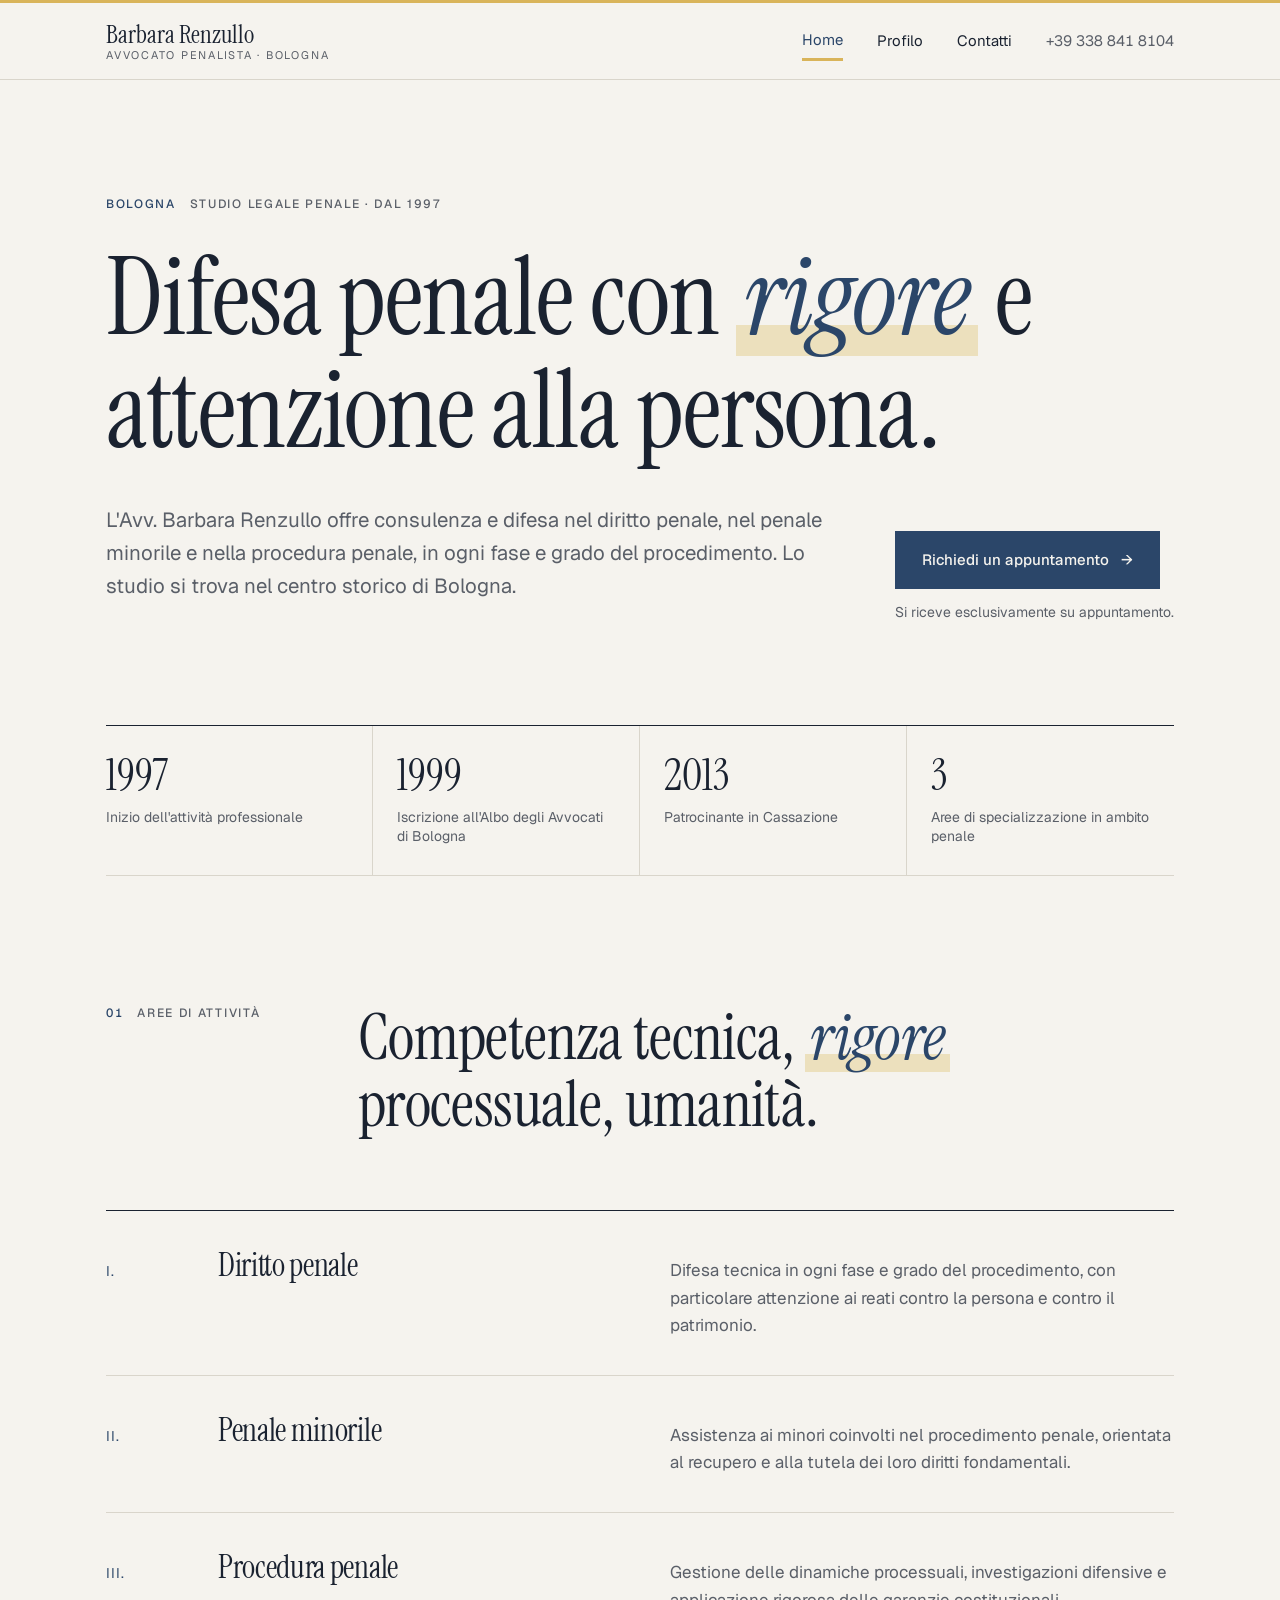
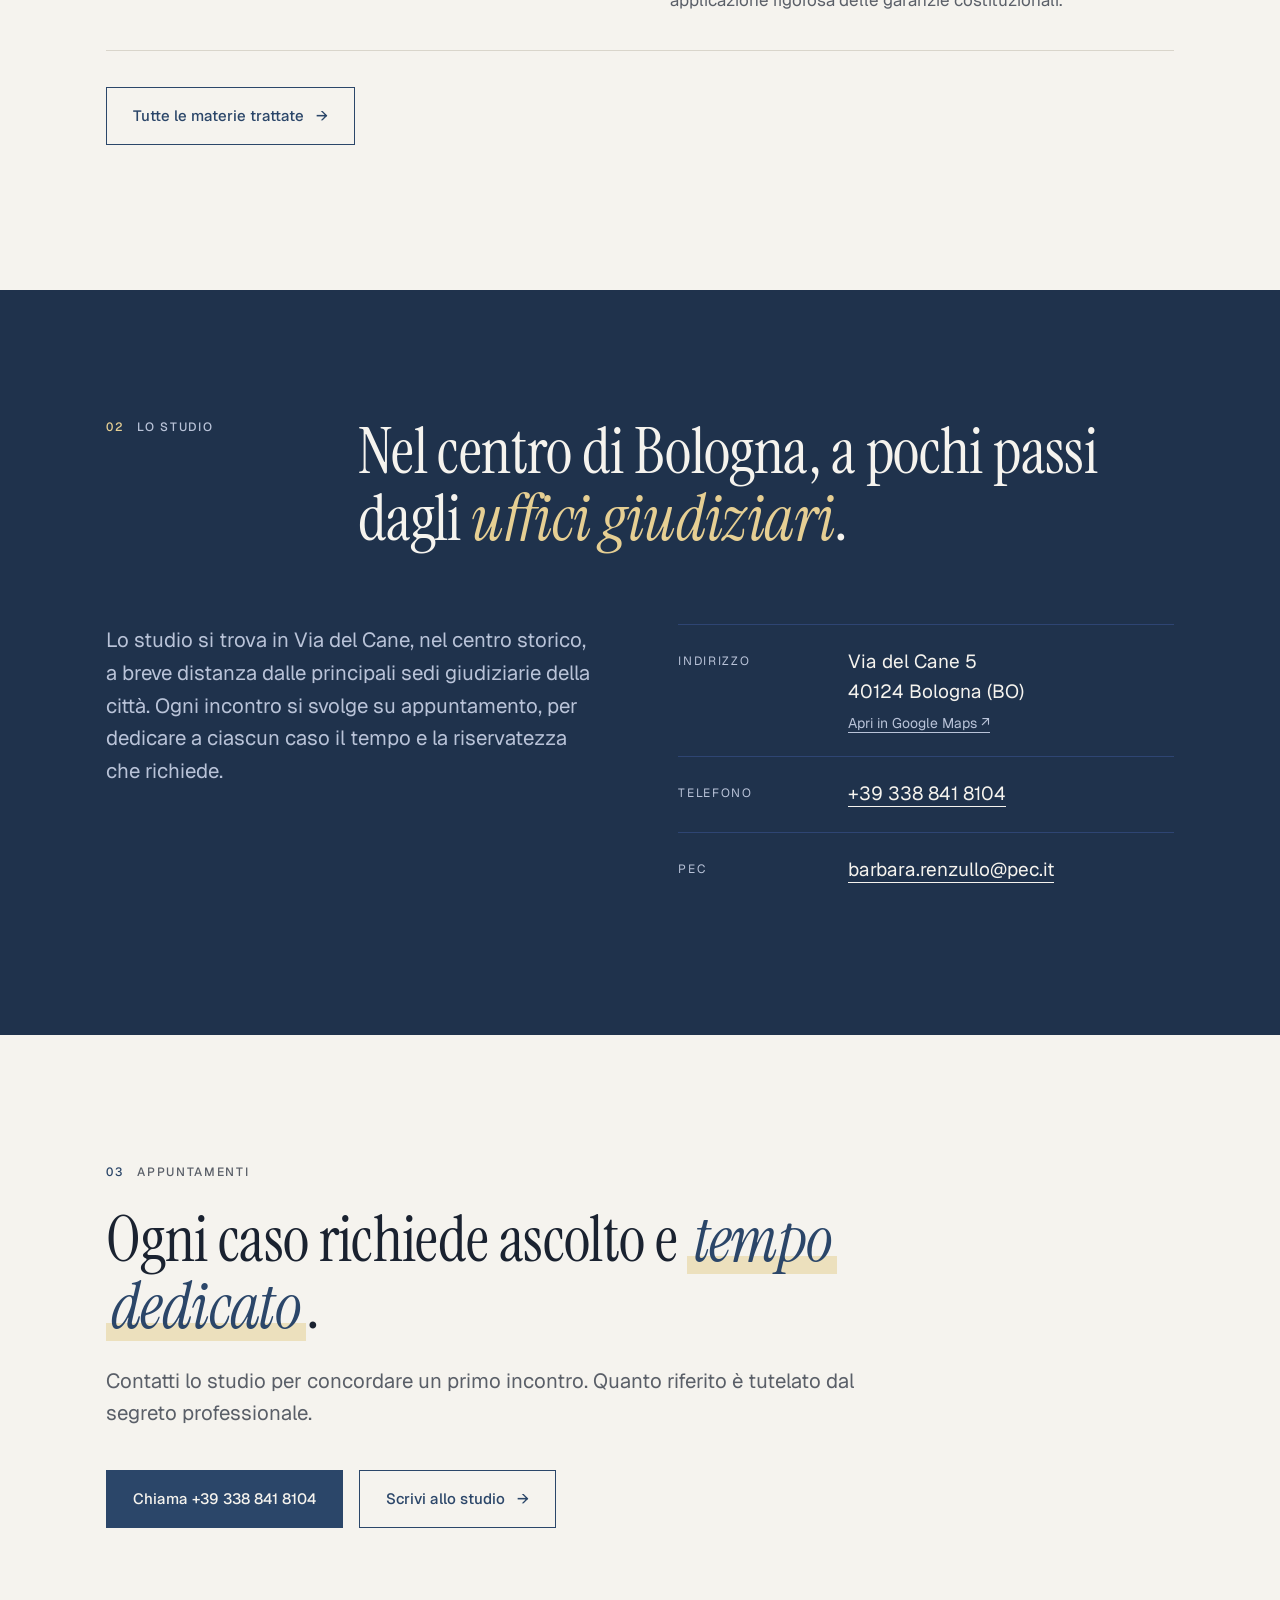
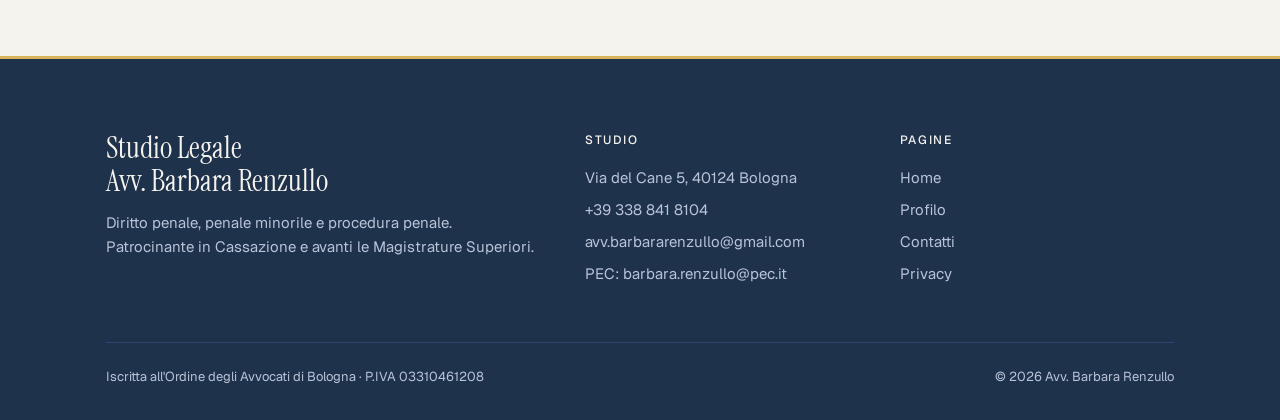
==== index.html @ fb697f8c "first commit" ====
<!doctype html>
<html lang="it">
<head>
<meta charset="utf-8">
<meta name="viewport" content="width=device-width, initial-scale=1">
<title>Avv. Barbara Renzullo · Avvocato penalista a Bologna</title>
<meta name="description" content="Studio Legale dell'Avv. Barbara Renzullo, avvocato penalista a Bologna dal 1997. Diritto penale, penale minorile e procedura penale. Patrocinante in Cassazione.">
<link rel="preconnect" href="https://fonts.googleapis.com">
<link rel="preconnect" href="https://fonts.gstatic.com" crossorigin>
<link href="https://fonts.googleapis.com/css2?family=Geist:wght@400;500&family=Instrument+Serif:ital@0;1&display=swap" rel="stylesheet">
<link rel="stylesheet" href="assets/css/style.css">
</head>
<body>
<a class="skip" href="#contenuto">Vai al contenuto</a>
<header class="header">
  <div class="wrap">
    <a class="marchio" href="index.html"><b>Barbara Renzullo</b><span>Avvocato penalista · Bologna</span></a>
    <button class="menu-btn" aria-expanded="false" aria-controls="nav">Menu</button>
    <nav class="nav" id="nav" aria-label="Principale">
      <a href="index.html" aria-current="page">Home</a>
      <a href="profilo.html">Profilo</a>
      <a href="contatti.html">Contatti</a>
      <a class="tel" href="tel:+393388418104">+39 338 841 8104</a>
    </nav>
  </div>
</header>
<main id="contenuto">

<section class="hero">
  <div class="wrap">
    <div class="etichetta"><span class="n">Bologna</span><span>Studio legale penale · dal 1997</span></div>
    <h1>Difesa penale con <em>rigore</em> e attenzione alla persona.</h1>
    <div class="hero-basso">
      <p class="lead">L'Avv. Barbara Renzullo offre consulenza e difesa nel diritto penale, nel penale minorile e nella procedura penale, in ogni fase e grado del procedimento. Lo studio si trova nel centro storico di Bologna.</p>
      <div class="hero-azioni">
        <a class="btn" href="contatti.html">Richiedi un appuntamento <span class="freccia" aria-hidden="true">→</span></a>
        <small>Si riceve esclusivamente su appuntamento.</small>
      </div>
    </div>
  </div>
</section>

<div class="wrap">
  <div class="dati">
    <ul>
      <li><b>1997</b><span>Inizio dell'attività professionale</span></li>
      <li><b>1999</b><span>Iscrizione all'Albo degli Avvocati di Bologna</span></li>
      <li><b>2013</b><span>Patrocinante in Cassazione</span></li>
      <li><b>3</b><span>Aree di specializzazione in ambito penale</span></li>
    </ul>
  </div>
</div>

<section>
  <div class="wrap">
    <div class="sez-testa">
      <div class="etichetta"><span class="n">01</span><span>Aree di attività</span></div>
      <div>
        <h2>Competenza tecnica, <em>rigore</em> processuale, umanità.</h2>
      </div>
    </div>
    <ol class="indice">
      <li><span class="num">I.</span><h3>Diritto penale</h3><p>Difesa tecnica in ogni fase e grado del procedimento, con particolare attenzione ai reati contro la persona e contro il patrimonio.</p></li>
      <li><span class="num">II.</span><h3>Penale minorile</h3><p>Assistenza ai minori coinvolti nel procedimento penale, orientata al recupero e alla tutela dei loro diritti fondamentali.</p></li>
      <li><span class="num">III.</span><h3>Procedura penale</h3><p>Gestione delle dinamiche processuali, investigazioni difensive e applicazione rigorosa delle garanzie costituzionali.</p></li>
    </ol>
    <p style="margin-top:36px"><a class="btn vuoto" href="profilo.html#materie">Tutte le materie trattate <span class="freccia" aria-hidden="true">→</span></a></p>
  </div>
</section>

<section class="scura">
  <div class="wrap">
    <div class="sez-testa">
      <div class="etichetta"><span class="n">02</span><span>Lo studio</span></div>
      <h2>Nel centro di Bologna, a pochi passi dagli <em>uffici giudiziari</em>.</h2>
    </div>
    <div class="recapiti">
      <p class="lead">Lo studio si trova in Via del Cane, nel centro storico, a breve distanza dalle principali sedi giudiziarie della città. Ogni incontro si svolge su appuntamento, per dedicare a ciascun caso il tempo e la riservatezza che richiede.</p>
      <dl class="voci">
        <div><dt>Indirizzo</dt><dd>Via del Cane 5<br>40124 Bologna (BO)<small><a href="https://www.google.com/maps/search/?api=1&query=Via+del+Cane+5,+40124+Bologna" target="_blank" rel="noopener">Apri in Google Maps ↗</a></small></dd></div>
        <div><dt>Telefono</dt><dd><a href="tel:+393388418104">+39 338 841 8104</a></dd></div>
        <div><dt>PEC</dt><dd><a href="mailto:barbara.renzullo@pec.it">barbara.renzullo@pec.it</a></dd></div>
      </dl>
    </div>
  </div>
</section>

<section class="chiusura">
  <div class="wrap">
    <div class="etichetta"><span class="n">03</span><span>Appuntamenti</span></div>
    <h2 style="margin-top:24px;max-width:14em">Ogni caso richiede ascolto e <em>tempo dedicato</em>.</h2>
    <p class="lead" style="margin-top:24px">Contatti lo studio per concordare un primo incontro. Quanto riferito è tutelato dal segreto professionale.</p>
    <div class="riga-cta">
      <a class="btn" href="tel:+393388418104">Chiama +39 338 841 8104</a>
      <a class="btn vuoto" href="contatti.html">Scrivi allo studio <span class="freccia" aria-hidden="true">→</span></a>
    </div>
  </div>
</section>
</main>
<footer class="footer">
  <div class="wrap">
    <div class="alto">
      <div>
        <div class="nome">Studio Legale<br>Avv. Barbara Renzullo</div>
        <p>Diritto penale, penale minorile e procedura penale.<br>Patrocinante in Cassazione e avanti le Magistrature Superiori.</p>
      </div>
      <div>
        <h4>Studio</h4>
        <ul>
          <li>Via del Cane 5, 40124 Bologna</li>
          <li><a href="tel:+393388418104">+39 338 841 8104</a></li>
          <li><a href="mailto:avv.barbararenzullo@gmail.com">avv.barbararenzullo@gmail.com</a></li>
          <li>PEC: <a href="mailto:barbara.renzullo@pec.it">barbara.renzullo@pec.it</a></li>
        </ul>
      </div>
      <div>
        <h4>Pagine</h4>
        <ul>
          <li><a href="index.html">Home</a></li>
          <li><a href="profilo.html">Profilo</a></li>
          <li><a href="contatti.html">Contatti</a></li>
          <li><a href="privacy.html">Privacy</a></li>
        </ul>
      </div>
    </div>
    <div class="basso">
      <span>Iscritta all'Ordine degli Avvocati di Bologna · P.IVA 03310461208</span>
      <span>© 2026 Avv. Barbara Renzullo</span>
    </div>
  </div>
</footer>
<nav class="barra-mobile" aria-label="Contatto rapido">
  <a class="chiama" href="tel:+393388418104">Chiama</a>
  <a class="scrivi" href="contatti.html#modulo-contatti">Scrivi</a>
</nav>
<script src="assets/js/main.js"></script>
</body>
</html>
---- assets/css/style.css ----
/* Studio Legale Avv. Barbara Renzullo — foglio di stile */

:root {
  --carta: #f5f3ee;
  --carta-2: #ece8df;
  --inchiostro: #1a2230;
  --grigio: #5a5f68;
  --linea: #d9d5cb;
  --blu: #2b4669;        /* blu giurisprudenza, smorzato */
  --blu-notte: #1f324c;
  --giallo: #d9b45a;     /* giallo di Barbara, tono ocra tenue */
  --giallo-tenue: #ece0bd;
  --max: 1180px;
  --gutter: clamp(20px, 5vw, 56px);
  --serif: "Instrument Serif", Georgia, "Times New Roman", serif;
  --sans: "Geist", system-ui, -apple-system, "Segoe UI", sans-serif;
}

*, *::before, *::after { box-sizing: border-box; }
html { -webkit-text-size-adjust: 100%; scroll-behavior: smooth; }
body {
  margin: 0;
  background: var(--carta);
  color: var(--inchiostro);
  font-family: var(--sans);
  font-size: 17px;
  line-height: 1.6;
  font-feature-settings: "ss01";
}
img { max-width: 100%; display: block; }
a { color: inherit; }
::selection { background: var(--giallo); color: var(--inchiostro); }

.wrap { max-width: var(--max); margin: 0 auto; padding: 0 var(--gutter); }
.skip { position: absolute; left: -999px; }
.skip:focus { left: 16px; top: 16px; background: var(--inchiostro); color: var(--carta); padding: 8px 14px; z-index: 99; }
:focus-visible { outline: 2px solid var(--blu); outline-offset: 3px; }

/* ---------- Tipografia ---------- */
h1, h2, h3 { font-family: var(--serif); font-weight: 400; line-height: 1.05; margin: 0; letter-spacing: -0.01em; }
h1 { font-size: clamp(48px, 8.4vw, 112px); }
h2 { font-size: clamp(36px, 5vw, 64px); }
h3 { font-size: clamp(26px, 2.6vw, 32px); line-height: 1.15; }
h1 em, h2 em {
  font-style: italic; color: var(--blu);
  background: linear-gradient(transparent 70%, var(--giallo-tenue) 70%, var(--giallo-tenue) 92%, transparent 92%);
  padding: 0 .08em; -webkit-box-decoration-break: clone; box-decoration-break: clone;
}
p { margin: 0 0 1em; }
.lead { font-size: clamp(18px, 1.6vw, 21px); color: var(--grigio); max-width: 38em; }
.etichetta {
  font-size: 12px; letter-spacing: 0.14em; text-transform: uppercase;
  font-weight: 500; color: var(--grigio);
  display: flex; gap: 14px; align-items: baseline;
}
.etichetta .n { color: var(--blu); font-variant-numeric: tabular-nums; }

/* ---------- Header ---------- */
.header { border-top: 3px solid var(--giallo); border-bottom: 1px solid var(--linea); background: var(--carta); position: sticky; top: 0; z-index: 20; }
.header .wrap { display: flex; align-items: center; justify-content: space-between; height: 76px; gap: 24px; }
.marchio { text-decoration: none; display: flex; flex-direction: column; line-height: 1.1; }
.marchio b { font-family: var(--serif); font-weight: 400; font-size: 25px; }
.marchio span { font-size: 11px; letter-spacing: 0.16em; text-transform: uppercase; color: var(--grigio); }
.nav { display: flex; gap: 34px; align-items: center; }
.nav a { text-decoration: none; font-size: 15px; padding: 6px 0; border-bottom: 1px solid transparent; }
.nav a:hover { border-color: var(--inchiostro); }
.nav a[aria-current="page"] { border-color: var(--giallo); border-bottom-width: 3px; color: var(--blu); }
.nav .tel { font-variant-numeric: tabular-nums; color: var(--grigio); }
.menu-btn { display: none; background: none; border: 1px solid var(--inchiostro); border-radius: 0; font: inherit; font-size: 14px; padding: 8px 14px; cursor: pointer; color: inherit; }

@media (max-width: 820px) {
  .menu-btn { display: block; }
  .nav { display: none; position: absolute; top: 76px; left: 0; right: 0; flex-direction: column; align-items: stretch; gap: 0; background: var(--carta); border-bottom: 1px solid var(--linea); padding: 8px var(--gutter) 20px; }
  .nav.aperto { display: flex; }
  .nav a { padding: 14px 0; border-bottom: 1px solid var(--linea); font-size: 18px; }
  .nav a[aria-current="page"] { border-color: var(--linea); }
}

/* ---------- Pulsanti ---------- */
.btn {
  display: inline-flex; align-items: center; gap: 12px;
  background: var(--inchiostro); color: var(--carta);
  text-decoration: none; font-size: 15px; font-weight: 500;
  padding: 16px 26px; border: 1px solid var(--inchiostro);
  transition: background .2s, color .2s;
  cursor: pointer; font-family: inherit;
}
.btn { background: var(--blu); border-color: var(--blu); }
.btn:hover { background: var(--giallo); border-color: var(--giallo); color: var(--inchiostro); }
.btn.vuoto { background: transparent; color: var(--inchiostro); }
.btn.vuoto { border-color: var(--blu); color: var(--blu); }
.btn.vuoto:hover { background: var(--blu); color: var(--carta); border-color: var(--blu); }
.btn .freccia { transition: transform .2s; }
.btn:hover .freccia { transform: translateX(4px); }

/* ---------- Sezioni ---------- */
section { padding: clamp(72px, 10vw, 136px) 0; }
.sez-testa { display: grid; grid-template-columns: 220px 1fr; gap: 32px; margin-bottom: clamp(40px, 6vw, 72px); }
@media (max-width: 820px) { .sez-testa { grid-template-columns: 1fr; gap: 16px; } }
.bordo-alto { border-top: 1px solid var(--linea); }

/* ---------- Hero Home ---------- */
.hero { padding: clamp(56px, 9vw, 120px) 0 clamp(56px, 8vw, 104px); }
.hero h1 { max-width: 11em; margin: 28px 0 36px; }
.hero-basso { display: grid; grid-template-columns: 1fr auto; gap: 40px; align-items: end; }
.hero-azioni { display: flex; flex-direction: column; gap: 12px; align-items: flex-start; }
.hero-azioni small { color: var(--grigio); font-size: 14px; }
@media (max-width: 820px) { .hero-basso { grid-template-columns: 1fr; } }

/* Fascia dati */
.dati { border-top: 1px solid var(--inchiostro); border-bottom: 1px solid var(--linea); }
.dati ul { list-style: none; margin: 0; padding: 0; display: grid; grid-template-columns: repeat(4, 1fr); }
.dati li { padding: 28px 24px 28px 0; border-right: 1px solid var(--linea); }
.dati li + li { padding-left: 24px; }
.dati li:last-child { border-right: 0; }
.dati b { display: block; font-family: var(--serif); font-weight: 400; font-size: clamp(34px, 3.4vw, 46px); line-height: 1; margin-bottom: 10px; }
.dati span { font-size: 14px; color: var(--grigio); line-height: 1.4; display: block; }
@media (max-width: 820px) {
  .dati ul { grid-template-columns: 1fr 1fr; }
  .dati li { padding: 22px 16px 22px 0; }
  .dati li + li { padding-left: 0; }
  .dati li:nth-child(odd) { border-right: 1px solid var(--linea); }
  .dati li:nth-child(even) { padding-left: 16px; border-right: 0; }
  .dati li:nth-child(-n+2) { border-bottom: 1px solid var(--linea); }
}

/* Aree (indice numerato) */
.indice { list-style: none; margin: 0; padding: 0; border-top: 1px solid var(--inchiostro); }
.indice > li { display: grid; grid-template-columns: 80px 1fr 1.2fr; gap: 32px; padding: 36px 0; border-bottom: 1px solid var(--linea); align-items: baseline; }
.indice .num { font-variant-numeric: tabular-nums; color: var(--blu); font-size: 14px; letter-spacing: 0.08em; }
.indice p { margin: 0; color: var(--grigio); }
@media (max-width: 820px) { .indice > li { grid-template-columns: 48px 1fr; gap: 12px 16px; } .indice > li p { grid-column: 2; } }

/* Sezione scura */
.scura { background: var(--blu-notte); color: var(--carta); }
.scura h1 em, .scura h2 em { background: none; padding: 0; }
.scura .etichetta, .scura .lead, .scura p.tenue { color: #b9c3d8; }
.scura .etichetta .n, .scura h2 em, .scura h1 em { color: #e6cf93; }
.scura .bordo-alto, .scura .riga { border-color: #2e4573; }
.scura .btn { background: var(--carta); color: var(--inchiostro); border-color: var(--carta); }
.scura .btn { background: var(--giallo); color: var(--inchiostro); border-color: var(--giallo); }
.scura .btn:hover { background: var(--carta); border-color: var(--carta); }

/* Studio / recapiti */
.recapiti { display: grid; grid-template-columns: 1fr 1fr; gap: clamp(32px, 6vw, 96px); }
.voci { margin: 0; }
.voci > div { padding: 22px 0; border-top: 1px solid var(--linea); display: grid; grid-template-columns: 150px 1fr; gap: 20px; }
.scura .voci > div { border-color: #2e4573; }
.voci dt { font-size: 12px; letter-spacing: 0.14em; text-transform: uppercase; color: var(--grigio); padding-top: 5px; }
.scura .voci dt { color: #b9c3d8; }
.voci dd { margin: 0; font-size: 19px; }
.voci dd a { text-decoration: none; border-bottom: 1px solid currentColor; }
.voci dd a:hover { color: var(--blu); }
.scura .voci dd a:hover { color: var(--giallo); }
.voci dd small { display: block; font-size: 14px; color: var(--grigio); margin-top: 4px; }
.scura .voci dd small { color: #b9c3d8; }
@media (max-width: 820px) {
  .recapiti { grid-template-columns: 1fr; }
  .voci > div { grid-template-columns: 1fr; gap: 6px; }
}

/* Chiusura CTA */
.chiusura { text-align: left; }
.chiusura .riga-cta { display: flex; flex-wrap: wrap; gap: 16px; margin-top: 40px; }

/* ---------- Profilo ---------- */
.profilo-hero { display: grid; grid-template-columns: 1.3fr 1fr; gap: clamp(32px, 6vw, 96px); align-items: end; }
.profilo-hero h1 { margin: 24px 0 32px; }
.citazione { font-family: var(--serif); font-style: italic; font-size: clamp(22px, 2.2vw, 28px); line-height: 1.3; border-left: 2px solid var(--blu); padding-left: 24px; margin: 0; max-width: 24em; }
.ritratto {
  aspect-ratio: 4 / 5; background: var(--carta-2); border: 1px solid var(--linea);
  display: flex; flex-direction: column; justify-content: space-between; padding: 24px;
}
.ritratto .mono { font-family: var(--serif); font-size: clamp(96px, 12vw, 160px); line-height: 1; color: var(--linea); align-self: flex-end; }
.ritratto small { font-size: 12px; letter-spacing: 0.12em; text-transform: uppercase; color: var(--grigio); }
@media (max-width: 820px) { .profilo-hero { grid-template-columns: 1fr; } .ritratto { max-width: 360px; } }

.percorso { list-style: none; margin: 0; padding: 0; border-top: 1px solid var(--inchiostro); }
.percorso li { display: grid; grid-template-columns: 220px 1fr 1.4fr; gap: 32px; padding: 36px 0; border-bottom: 1px solid var(--linea); align-items: baseline; }
.percorso .anno { font-family: var(--serif); font-size: clamp(44px, 5vw, 64px); line-height: 1; color: var(--blu); font-variant-numeric: lining-nums; }
.percorso p { margin: 0; color: var(--grigio); }
@media (max-width: 820px) { .percorso li { grid-template-columns: 1fr; gap: 10px; } }

.incarichi { display: grid; grid-template-columns: 1fr 1fr; gap: 0; border-top: 1px solid var(--linea); margin-top: 56px; }
.incarichi > div { padding: 32px 32px 8px 0; }
.incarichi > div + div { border-left: 1px solid var(--linea); padding-left: 32px; }
.incarichi p { color: var(--grigio); }
@media (max-width: 820px) { .incarichi { grid-template-columns: 1fr; } .incarichi > div + div { border-left: 0; border-top: 1px solid var(--linea); padding-left: 0; } }

.tre-aree { display: grid; grid-template-columns: repeat(3, 1fr); border-top: 1px solid #2e4573; }
.tre-aree > div { padding: 32px 28px 32px 0; }
.tre-aree > div + div { border-left: 1px solid #2e4573; padding-left: 28px; }
.tre-aree h3 { margin-bottom: 14px; }
@media (max-width: 820px) { .tre-aree { grid-template-columns: 1fr; } .tre-aree > div + div { border-left: 0; border-top: 1px solid #2e4573; padding-left: 0; } }

.materie { display: grid; grid-template-columns: repeat(3, 1fr); gap: 0; border-top: 1px solid var(--inchiostro); }
.materie > div { padding: 32px 28px 36px 0; border-bottom: 1px solid var(--linea); }
.materie > div:not(:nth-child(3n+1)) { padding-left: 28px; border-left: 1px solid var(--linea); }
.materie .num { font-size: 13px; color: var(--blu); letter-spacing: 0.08em; display: block; margin-bottom: 18px; font-variant-numeric: tabular-nums; }
.materie h3 { font-size: 26px; margin-bottom: 12px; }
.materie p { margin: 0; color: var(--grigio); font-size: 16px; }
@media (max-width: 960px) {
  .materie { grid-template-columns: 1fr 1fr; }
  .materie > div:not(:nth-child(3n+1)) { padding-left: 0; border-left: 0; }
  .materie > div:nth-child(even) { padding-left: 24px; border-left: 1px solid var(--linea); }
}
@media (max-width: 600px) {
  .materie { grid-template-columns: 1fr; }
  .materie > div:nth-child(even) { padding-left: 0; border-left: 0; }
}
.nota-parte-civile { margin-top: 48px; padding: 28px 32px; background: var(--carta-2); border-left: 2px solid var(--blu); max-width: 52em; }
.nota-parte-civile p { margin: 0; }

/* ---------- Contatti ---------- */
.contatti-griglia { display: grid; grid-template-columns: 1fr 1.1fr; gap: clamp(40px, 7vw, 112px); align-items: start; }
@media (max-width: 900px) { .contatti-griglia { grid-template-columns: 1fr; } }
.orari { width: 100%; border-collapse: collapse; font-variant-numeric: tabular-nums; }
.orari td { padding: 4px 0; font-size: 17px; }
.orari td:last-child { text-align: right; }

.modulo { background: #fbf9f4; border: 1px solid var(--linea); padding: clamp(24px, 4vw, 48px); }
.modulo h2 { font-size: clamp(32px, 3.4vw, 44px); margin-bottom: 10px; }
.modulo .tenue { color: var(--grigio); font-size: 15px; margin-bottom: 32px; }
.campo { margin-bottom: 22px; }
.campo label { display: block; font-size: 12px; letter-spacing: 0.12em; text-transform: uppercase; color: var(--grigio); margin-bottom: 8px; }
.campo label .facolt { text-transform: none; letter-spacing: 0; color: #8a857b; }
.campo input, .campo select, .campo textarea {
  width: 100%; font: inherit; font-size: 17px; color: var(--inchiostro);
  background: transparent; border: 0; border-bottom: 1px solid var(--inchiostro);
  padding: 10px 0; border-radius: 0; -webkit-appearance: none; appearance: none;
}
.campo select { background-image: linear-gradient(45deg, transparent 50%, var(--inchiostro) 50%), linear-gradient(135deg, var(--inchiostro) 50%, transparent 50%); background-position: calc(100% - 12px) 55%, calc(100% - 6px) 55%; background-size: 6px 6px; background-repeat: no-repeat; padding-right: 28px; }
.campo textarea { min-height: 140px; resize: vertical; border: 1px solid var(--inchiostro); padding: 12px; }
.campo input:focus, .campo select:focus, .campo textarea:focus { outline: none; border-color: var(--blu); box-shadow: 0 1px 0 var(--blu); }
.due { display: grid; grid-template-columns: 1fr 1fr; gap: 24px; }
@media (max-width: 600px) { .due { grid-template-columns: 1fr; gap: 0; } }
.avviso { font-size: 14px; color: var(--grigio); background: var(--carta-2); padding: 14px 16px; margin: 0 0 22px; }
.consenso { display: flex; gap: 12px; align-items: flex-start; font-size: 14px; color: var(--grigio); margin-bottom: 28px; }
.consenso input { margin-top: 4px; accent-color: var(--blu); width: 18px; height: 18px; flex: none; }
.esito { margin-top: 18px; font-size: 15px; }

.mappa {
  margin-top: 40px; display: block; text-decoration: none; border: 1px solid var(--linea);
  background:
    linear-gradient(var(--linea) 1px, transparent 1px) 0 0 / 100% 48px,
    linear-gradient(90deg, var(--linea) 1px, transparent 1px) 0 0 / 48px 100%,
    var(--carta-2);
  aspect-ratio: 16 / 9; position: relative;
}
.mappa .pin { position: absolute; left: 50%; top: 50%; transform: translate(-50%, -100%); display: flex; flex-direction: column; align-items: center; }
.mappa .pin::after { content: ""; width: 12px; height: 12px; background: var(--blu); border-radius: 50%; box-shadow: 0 0 0 6px rgba(242, 182, 27, .35); margin-top: 8px; }
.mappa .pin span { background: var(--blu); color: var(--carta); font-size: 13px; padding: 6px 10px; white-space: nowrap; }
.mappa .apri { position: absolute; right: 12px; bottom: 12px; background: var(--carta); font-size: 13px; padding: 6px 10px; border: 1px solid var(--linea); }
.mappa:hover .apri { background: var(--inchiostro); color: var(--carta); }

/* ---------- Pagina testo (privacy) ---------- */
.testo { max-width: 46em; }
.testo h2 { font-size: 32px; margin: 48px 0 16px; }
.segnaposto { background: var(--giallo-tenue); color: var(--inchiostro); padding: 2px 6px; font-size: 0.9em; }

/* ---------- Footer ---------- */
.footer { background: var(--blu-notte); color: #b9c3d8; border-top: 3px solid var(--giallo); padding: 72px 0 32px; font-size: 15px; }
.footer .alto { display: grid; grid-template-columns: 1.6fr 1fr 1fr; gap: 40px; padding-bottom: 48px; border-bottom: 1px solid #2e4573; }
.footer .nome { font-family: var(--serif); font-size: 30px; color: var(--carta); line-height: 1.1; margin-bottom: 14px; }
.footer h4 { font-size: 12px; letter-spacing: 0.14em; text-transform: uppercase; font-weight: 500; color: var(--carta); margin: 0 0 16px; }
.footer ul { list-style: none; margin: 0; padding: 0; }
.footer li { margin-bottom: 8px; }
.footer a { text-decoration: none; }
.footer a:hover { color: var(--carta); text-decoration: underline; }
.footer .basso { display: flex; flex-wrap: wrap; justify-content: space-between; gap: 12px; padding-top: 24px; font-size: 13px; }
@media (max-width: 820px) { .footer .alto { grid-template-columns: 1fr; } }

/* ---------- Mobile ---------- */
.barra-mobile { display: none; }
@media (max-width: 820px) {
  body { font-size: 16px; padding-bottom: 72px; }
  section { padding: 64px 0; }
  .hero { padding: 44px 0 52px; }
  .hero-azioni, .hero-azioni .btn, .chiusura .riga-cta .btn { width: 100%; justify-content: center; }
  .chiusura .riga-cta { flex-direction: column; }
  .modulo .btn { width: 100%; justify-content: center; }
  .barra-mobile {
    display: grid; grid-template-columns: 1fr 1fr; position: fixed; left: 0; right: 0; bottom: 0; z-index: 30;
    background: var(--blu-notte); border-top: 3px solid var(--giallo);
    padding: 10px 12px calc(10px + env(safe-area-inset-bottom)); gap: 10px;
  }
  .barra-mobile a { text-align: center; text-decoration: none; font-size: 15px; font-weight: 500; padding: 12px; }
  .barra-mobile .chiama { background: var(--giallo); color: var(--inchiostro); }
  .barra-mobile .scrivi { border: 1px solid #4a6185; color: var(--carta); }
}

@media (prefers-reduced-motion: reduce) { * { transition: none !important; scroll-behavior: auto !important; } }
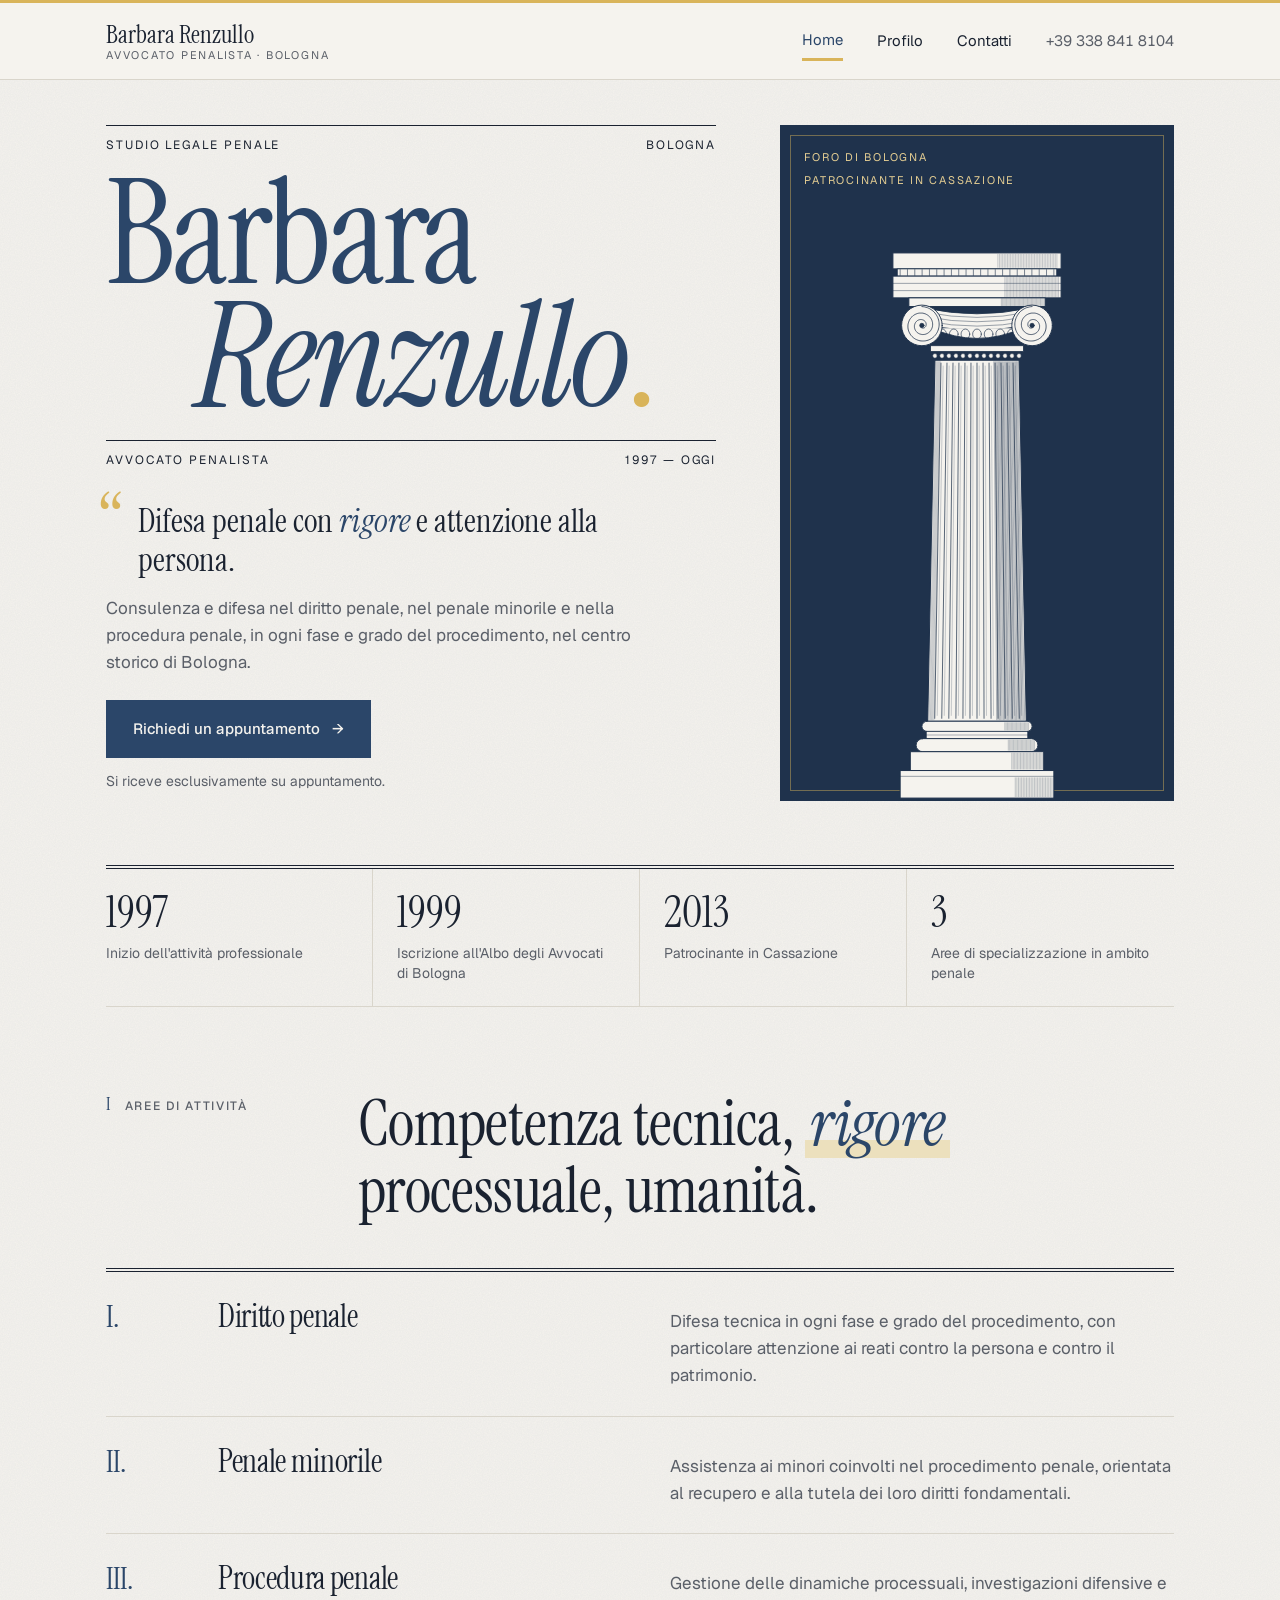
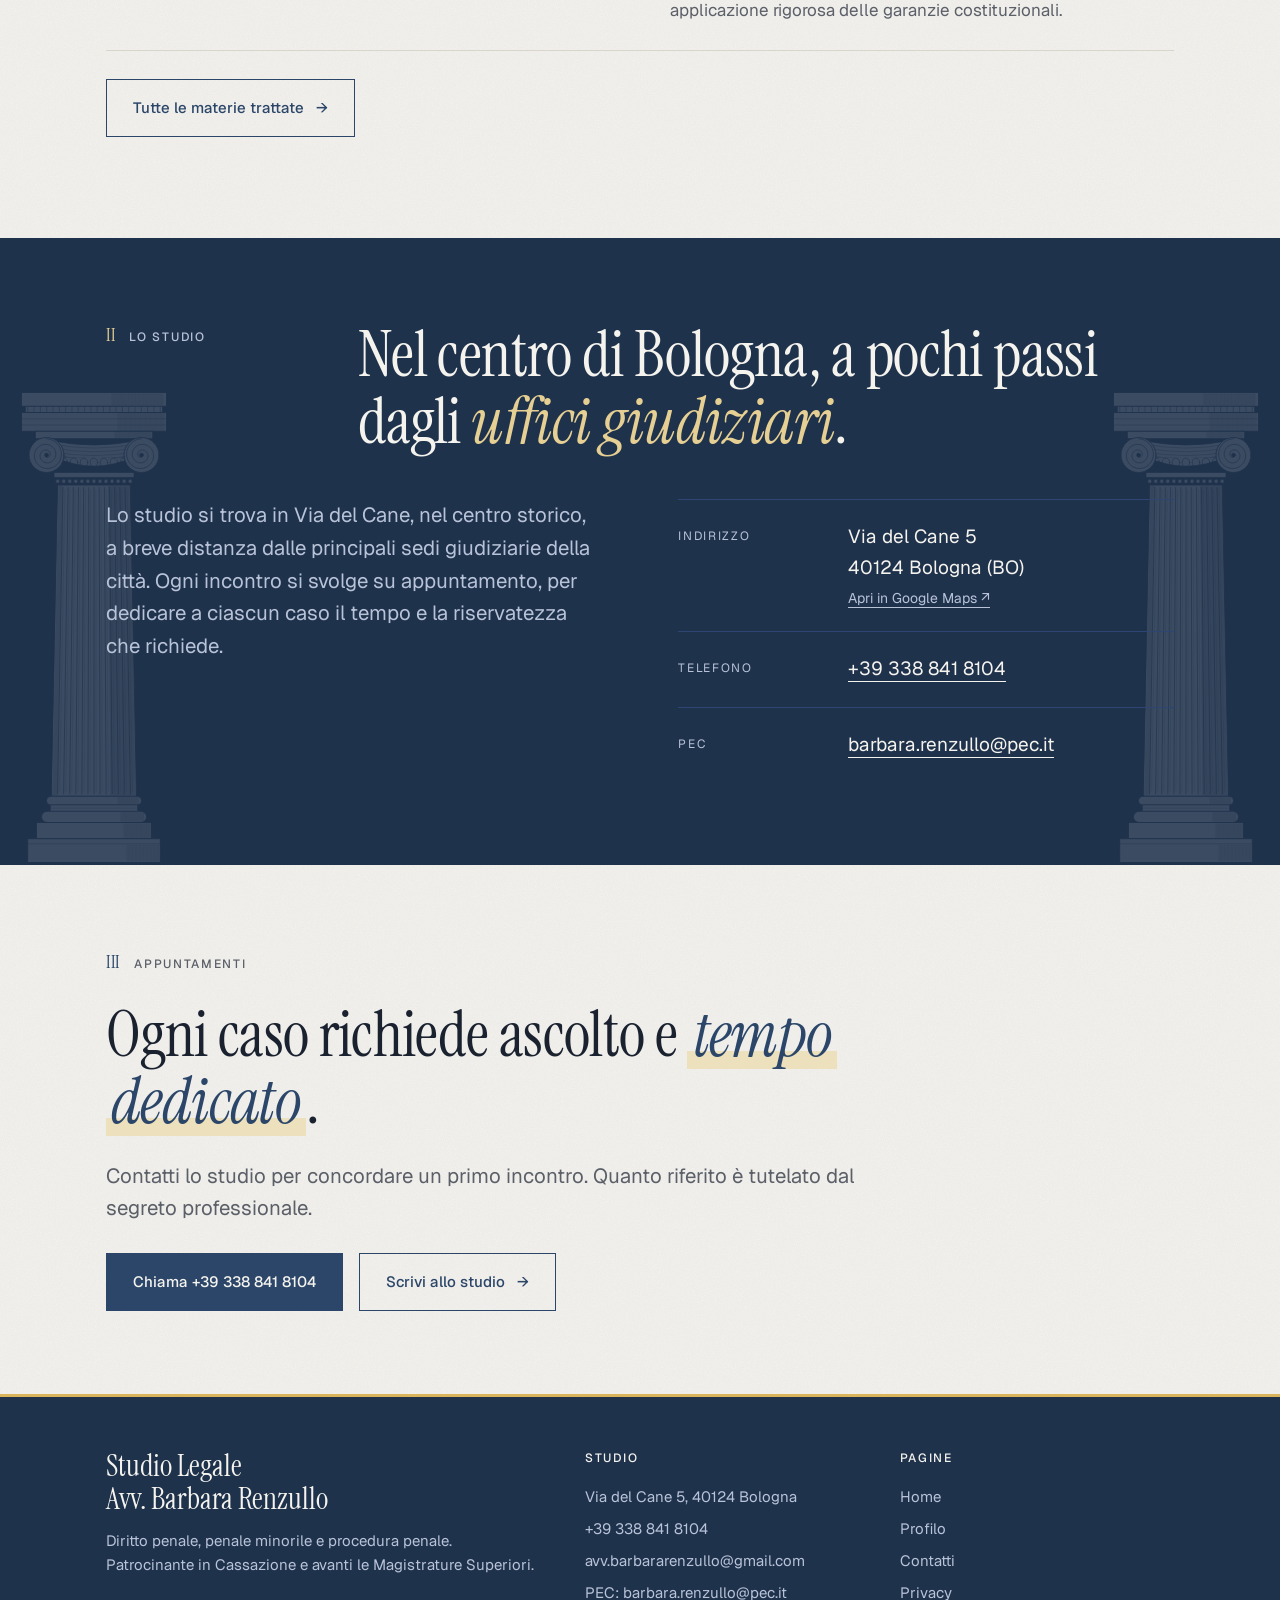
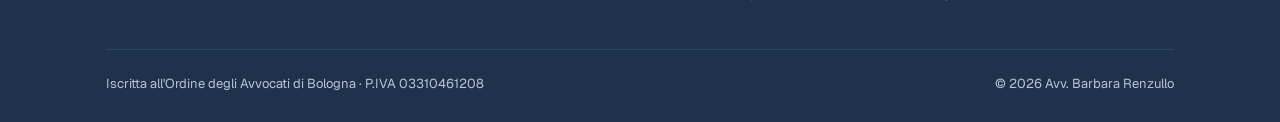
==== commit 50e84b01: "Nuovo stile neoclassico: nome a manifesto, colonna incisa e linea del tempo" ====
--- a/index.html
+++ b/index.html
@@ -26,17 +26,23 @@
 </header>
 <main id="contenuto">
 
-<section class="hero">
-  <div class="wrap">
-    <div class="etichetta"><span class="n">Bologna</span><span>Studio legale penale · dal 1997</span></div>
-    <h1>Difesa penale con <em>rigore</em> e attenzione alla persona.</h1>
-    <div class="hero-basso">
-      <p class="lead">L'Avv. Barbara Renzullo offre consulenza e difesa nel diritto penale, nel penale minorile e nella procedura penale, in ogni fase e grado del procedimento. Lo studio si trova nel centro storico di Bologna.</p>
+<section class="hero manifesto">
+  <div class="wrap manifesto-griglia">
+    <div class="manifesto-testo">
+      <div class="meta-riga"><span>Studio legale penale</span><span>Bologna</span></div>
+      <h1 class="nome-grande"><span>Barbara</span><span class="rientro">Renzullo<i>.</i></span></h1>
+      <div class="meta-riga"><span>Avvocato penalista</span><span>1997 — oggi</span></div>
+      <p class="claim"><span class="virg" aria-hidden="true">“</span>Difesa penale con <em>rigore</em> e attenzione alla persona.</p>
+      <p class="lead">Consulenza e difesa nel diritto penale, nel penale minorile e nella procedura penale, in ogni fase e grado del procedimento, nel centro storico di Bologna.</p>
       <div class="hero-azioni">
         <a class="btn" href="contatti.html">Richiedi un appuntamento <span class="freccia" aria-hidden="true">→</span></a>
         <small>Si riceve esclusivamente su appuntamento.</small>
       </div>
     </div>
+    <figure class="pannello-colonna">
+      <img src="assets/img/colonna.svg" alt="" width="240" height="760">
+      <figcaption><span>Foro di Bologna</span><span>Patrocinante in Cassazione</span></figcaption>
+    </figure>
   </div>
 </section>
 
@@ -54,7 +60,7 @@
 <section>
   <div class="wrap">
     <div class="sez-testa">
-      <div class="etichetta"><span class="n">01</span><span>Aree di attività</span></div>
+      <div class="etichetta"><span class="n">I</span><span>Aree di attività</span></div>
       <div>
         <h2>Competenza tecnica, <em>rigore</em> processuale, umanità.</h2>
       </div>
@@ -64,14 +70,14 @@
       <li><span class="num">II.</span><h3>Penale minorile</h3><p>Assistenza ai minori coinvolti nel procedimento penale, orientata al recupero e alla tutela dei loro diritti fondamentali.</p></li>
       <li><span class="num">III.</span><h3>Procedura penale</h3><p>Gestione delle dinamiche processuali, investigazioni difensive e applicazione rigorosa delle garanzie costituzionali.</p></li>
     </ol>
-    <p style="margin-top:36px"><a class="btn vuoto" href="profilo.html#materie">Tutte le materie trattate <span class="freccia" aria-hidden="true">→</span></a></p>
+    <p style="margin-top:28px"><a class="btn vuoto" href="profilo.html#materie">Tutte le materie trattate <span class="freccia" aria-hidden="true">→</span></a></p>
   </div>
 </section>
 
-<section class="scura">
+<section class="scura colonnato">
   <div class="wrap">
     <div class="sez-testa">
-      <div class="etichetta"><span class="n">02</span><span>Lo studio</span></div>
+      <div class="etichetta"><span class="n">II</span><span>Lo studio</span></div>
       <h2>Nel centro di Bologna, a pochi passi dagli <em>uffici giudiziari</em>.</h2>
     </div>
     <div class="recapiti">
@@ -87,7 +93,7 @@
 
 <section class="chiusura">
   <div class="wrap">
-    <div class="etichetta"><span class="n">03</span><span>Appuntamenti</span></div>
+    <div class="etichetta"><span class="n">III</span><span>Appuntamenti</span></div>
     <h2 style="margin-top:24px;max-width:14em">Ogni caso richiede ascolto e <em>tempo dedicato</em>.</h2>
     <p class="lead" style="margin-top:24px">Contatti lo studio per concordare un primo incontro. Quanto riferito è tutelato dal segreto professionale.</p>
     <div class="riga-cta">
--- a/assets/css/style.css
+++ b/assets/css/style.css
@@ -20,7 +20,8 @@
 html { -webkit-text-size-adjust: 100%; scroll-behavior: smooth; }
 body {
   margin: 0;
-  background: var(--carta);
+  background-color: var(--carta);
+  background-image: url("data:image/svg+xml,%3Csvg xmlns='http://www.w3.org/2000/svg' width='220' height='220'%3E%3Cfilter id='g'%3E%3CfeTurbulence type='fractalNoise' baseFrequency='.85' numOctaves='2' stitchTiles='stitch'/%3E%3CfeColorMatrix values='0 0 0 0 .1 0 0 0 0 .12 0 0 0 0 .18 0 0 0 .07 0'/%3E%3C/filter%3E%3Crect width='100%25' height='100%25' filter='url(%23g)'/%3E%3C/svg%3E");
   color: var(--inchiostro);
   font-family: var(--sans);
   font-size: 17px;
@@ -53,7 +54,7 @@
   font-weight: 500; color: var(--grigio);
   display: flex; gap: 14px; align-items: baseline;
 }
-.etichetta .n { color: var(--blu); font-variant-numeric: tabular-nums; }
+.etichetta .n { color: var(--blu); font-family: var(--serif); font-size: 18px; letter-spacing: 0.04em; }
 
 /* ---------- Header ---------- */
 .header { border-top: 3px solid var(--giallo); border-bottom: 1px solid var(--linea); background: var(--carta); position: sticky; top: 0; z-index: 20; }
@@ -94,23 +95,23 @@
 .btn:hover .freccia { transform: translateX(4px); }
 
 /* ---------- Sezioni ---------- */
-section { padding: clamp(72px, 10vw, 136px) 0; }
-.sez-testa { display: grid; grid-template-columns: 220px 1fr; gap: 32px; margin-bottom: clamp(40px, 6vw, 72px); }
+section { padding: clamp(52px, 6.5vw, 92px) 0; }
+.sez-testa { display: grid; grid-template-columns: 220px 1fr; gap: 32px; margin-bottom: clamp(28px, 3.5vw, 44px); }
 @media (max-width: 820px) { .sez-testa { grid-template-columns: 1fr; gap: 16px; } }
 .bordo-alto { border-top: 1px solid var(--linea); }
 
 /* ---------- Hero Home ---------- */
-.hero { padding: clamp(56px, 9vw, 120px) 0 clamp(56px, 8vw, 104px); }
-.hero h1 { max-width: 11em; margin: 28px 0 36px; }
+.hero { padding: clamp(40px, 5.5vw, 76px) 0 clamp(40px, 5vw, 64px); }
+.hero h1 { max-width: 11em; margin: 20px 0 28px; }
 .hero-basso { display: grid; grid-template-columns: 1fr auto; gap: 40px; align-items: end; }
 .hero-azioni { display: flex; flex-direction: column; gap: 12px; align-items: flex-start; }
 .hero-azioni small { color: var(--grigio); font-size: 14px; }
 @media (max-width: 820px) { .hero-basso { grid-template-columns: 1fr; } }
 
 /* Fascia dati */
-.dati { border-top: 1px solid var(--inchiostro); border-bottom: 1px solid var(--linea); }
+.dati { border-top: 4px double var(--inchiostro); border-bottom: 1px solid var(--linea); }
 .dati ul { list-style: none; margin: 0; padding: 0; display: grid; grid-template-columns: repeat(4, 1fr); }
-.dati li { padding: 28px 24px 28px 0; border-right: 1px solid var(--linea); }
+.dati li { padding: 22px 24px 22px 0; border-right: 1px solid var(--linea); }
 .dati li + li { padding-left: 24px; }
 .dati li:last-child { border-right: 0; }
 .dati b { display: block; font-family: var(--serif); font-weight: 400; font-size: clamp(34px, 3.4vw, 46px); line-height: 1; margin-bottom: 10px; }
@@ -125,9 +126,9 @@
 }
 
 /* Aree (indice numerato) */
-.indice { list-style: none; margin: 0; padding: 0; border-top: 1px solid var(--inchiostro); }
-.indice > li { display: grid; grid-template-columns: 80px 1fr 1.2fr; gap: 32px; padding: 36px 0; border-bottom: 1px solid var(--linea); align-items: baseline; }
-.indice .num { font-variant-numeric: tabular-nums; color: var(--blu); font-size: 14px; letter-spacing: 0.08em; }
+.indice { list-style: none; margin: 0; padding: 0; border-top: 4px double var(--inchiostro); }
+.indice > li { display: grid; grid-template-columns: 80px 1fr 1.2fr; gap: 32px; padding: 26px 0; border-bottom: 1px solid var(--linea); align-items: baseline; }
+.indice .num { font-family: var(--serif); color: var(--blu); font-size: 30px; line-height: 1; }
 .indice p { margin: 0; color: var(--grigio); }
 @media (max-width: 820px) { .indice > li { grid-template-columns: 48px 1fr; gap: 12px 16px; } .indice > li p { grid-column: 2; } }
 
@@ -161,12 +162,61 @@
 
 /* Chiusura CTA */
 .chiusura { text-align: left; }
-.chiusura .riga-cta { display: flex; flex-wrap: wrap; gap: 16px; margin-top: 40px; }
+.chiusura .riga-cta { display: flex; flex-wrap: wrap; gap: 16px; margin-top: 28px; }
+
+/* ---------- Manifesto (hero Home) ---------- */
+.manifesto { padding-top: clamp(28px, 3.5vw, 48px); }
+.manifesto-griglia { display: grid; grid-template-columns: 1.55fr 1fr; gap: clamp(32px, 5vw, 72px); align-items: stretch; }
+.meta-riga {
+  display: flex; justify-content: space-between; gap: 16px;
+  font-size: 12px; letter-spacing: 0.16em; text-transform: uppercase; color: var(--inchiostro);
+  border-top: 1px solid var(--inchiostro); padding-top: 10px;
+}
+.nome-grande {
+  font-size: clamp(68px, 11.4vw, 176px); line-height: 0.84; letter-spacing: -0.025em;
+  color: var(--blu); margin: 18px 0 22px !important; max-width: none !important;
+}
+.nome-grande span { display: block; }
+.nome-grande .rientro { padding-left: 0.62em; font-style: italic; }
+.nome-grande i { color: var(--giallo); font-style: normal; }
+.claim { font-family: var(--serif); font-size: clamp(26px, 2.6vw, 36px); line-height: 1.15; margin: 32px 0 16px; position: relative; padding-left: 0.95em; max-width: 17em; }
+.claim .virg { position: absolute; left: -0.05em; top: -0.18em; font-size: 2.3em; color: var(--giallo); line-height: 1; }
+.claim em { font-style: italic; color: var(--blu); }
+.manifesto .lead { font-size: 17px; max-width: 34em; margin-bottom: 24px; }
+.pannello-colonna {
+  margin: 0; background: var(--blu-notte); position: relative; overflow: hidden;
+  display: flex; flex-direction: column; justify-content: flex-end; align-items: center;
+  padding: 36px 24px 0; min-height: 520px;
+}
+.pannello-colonna::before { content: ""; position: absolute; inset: 10px; border: 1px solid rgba(217, 180, 90, .45); pointer-events: none; }
+.pannello-colonna img { width: auto; height: 86%; max-height: 640px; position: relative; }
+.pannello-colonna figcaption {
+  position: absolute; left: 24px; right: 24px; top: 24px; display: flex; flex-direction: column; gap: 6px;
+  font-size: 11px; letter-spacing: 0.16em; text-transform: uppercase; color: #e6cf93;
+}
+@media (max-width: 900px) {
+  .manifesto-griglia { grid-template-columns: 1fr; }
+  .pannello-colonna { min-height: 0; height: 400px; padding-top: 96px; }
+  .pannello-colonna img { height: 100%; }
+}
+
+/* Colonnato decorativo nelle sezioni scure */
+.colonnato { position: relative; overflow: hidden; }
+.colonnato > .wrap { position: relative; z-index: 1; }
+@media (min-width: 1240px) {
+  .colonnato::before, .colonnato::after {
+    content: ""; position: absolute; top: 24px; bottom: 0; width: 150px;
+    background: url("../img/colonna.svg") bottom center / contain no-repeat; opacity: .13;
+  }
+  .colonnato::before { left: 1.5vw; }
+  .colonnato::after { right: 1.5vw; }
+}
 
 /* ---------- Profilo ---------- */
 .profilo-hero { display: grid; grid-template-columns: 1.3fr 1fr; gap: clamp(32px, 6vw, 96px); align-items: end; }
-.profilo-hero h1 { margin: 24px 0 32px; }
-.citazione { font-family: var(--serif); font-style: italic; font-size: clamp(22px, 2.2vw, 28px); line-height: 1.3; border-left: 2px solid var(--blu); padding-left: 24px; margin: 0; max-width: 24em; }
+.profilo-hero h1 { margin: 20px 0 24px; }
+.citazione { font-family: var(--serif); font-style: italic; font-size: clamp(22px, 2.2vw, 28px); line-height: 1.3; margin: 0; max-width: 24em; position: relative; padding-left: 52px; border: 0 !important; }
+.citazione::before { content: "“"; position: absolute; left: 0; top: -0.12em; font-size: 3.4em; line-height: 1; color: var(--giallo); font-style: normal; }
 .ritratto {
   aspect-ratio: 4 / 5; background: var(--carta-2); border: 1px solid var(--linea);
   display: flex; flex-direction: column; justify-content: space-between; padding: 24px;
@@ -176,25 +226,25 @@
 @media (max-width: 820px) { .profilo-hero { grid-template-columns: 1fr; } .ritratto { max-width: 360px; } }
 
 .percorso { list-style: none; margin: 0; padding: 0; border-top: 1px solid var(--inchiostro); }
-.percorso li { display: grid; grid-template-columns: 220px 1fr 1.4fr; gap: 32px; padding: 36px 0; border-bottom: 1px solid var(--linea); align-items: baseline; }
+.percorso li { display: grid; grid-template-columns: 220px 1fr 1.4fr; gap: 32px; padding: 26px 0; border-bottom: 1px solid var(--linea); align-items: baseline; }
 .percorso .anno { font-family: var(--serif); font-size: clamp(44px, 5vw, 64px); line-height: 1; color: var(--blu); font-variant-numeric: lining-nums; }
 .percorso p { margin: 0; color: var(--grigio); }
 @media (max-width: 820px) { .percorso li { grid-template-columns: 1fr; gap: 10px; } }
 
-.incarichi { display: grid; grid-template-columns: 1fr 1fr; gap: 0; border-top: 1px solid var(--linea); margin-top: 56px; }
-.incarichi > div { padding: 32px 32px 8px 0; }
+.incarichi { display: grid; grid-template-columns: 1fr 1fr; gap: 0; border-top: 1px solid var(--linea); margin-top: 40px; }
+.incarichi > div { padding: 26px 32px 0 0; }
 .incarichi > div + div { border-left: 1px solid var(--linea); padding-left: 32px; }
 .incarichi p { color: var(--grigio); }
 @media (max-width: 820px) { .incarichi { grid-template-columns: 1fr; } .incarichi > div + div { border-left: 0; border-top: 1px solid var(--linea); padding-left: 0; } }
 
 .tre-aree { display: grid; grid-template-columns: repeat(3, 1fr); border-top: 1px solid #2e4573; }
-.tre-aree > div { padding: 32px 28px 32px 0; }
+.tre-aree > div { padding: 26px 28px 8px 0; }
 .tre-aree > div + div { border-left: 1px solid #2e4573; padding-left: 28px; }
 .tre-aree h3 { margin-bottom: 14px; }
 @media (max-width: 820px) { .tre-aree { grid-template-columns: 1fr; } .tre-aree > div + div { border-left: 0; border-top: 1px solid #2e4573; padding-left: 0; } }
 
-.materie { display: grid; grid-template-columns: repeat(3, 1fr); gap: 0; border-top: 1px solid var(--inchiostro); }
-.materie > div { padding: 32px 28px 36px 0; border-bottom: 1px solid var(--linea); }
+.materie { display: grid; grid-template-columns: repeat(3, 1fr); gap: 0; border-top: 4px double var(--inchiostro); }
+.materie > div { padding: 24px 28px 28px 0; border-bottom: 1px solid var(--linea); }
 .materie > div:not(:nth-child(3n+1)) { padding-left: 28px; border-left: 1px solid var(--linea); }
 .materie .num { font-size: 13px; color: var(--blu); letter-spacing: 0.08em; display: block; margin-bottom: 18px; font-variant-numeric: tabular-nums; }
 .materie h3 { font-size: 26px; margin-bottom: 12px; }
@@ -208,8 +258,35 @@
   .materie { grid-template-columns: 1fr; }
   .materie > div:nth-child(even) { padding-left: 0; border-left: 0; }
 }
-.nota-parte-civile { margin-top: 48px; padding: 28px 32px; background: var(--carta-2); border-left: 2px solid var(--blu); max-width: 52em; }
+.nota-parte-civile { margin-top: 32px; padding: 22px 28px; background: var(--carta-2); border-left: 2px solid var(--blu); max-width: 52em; }
 .nota-parte-civile p { margin: 0; }
+
+/* Linea del tempo */
+.linea-tempo { list-style: none; margin: 0; padding: 0; display: grid; grid-template-columns: repeat(3, 1fr); gap: 32px; position: relative; }
+.linea-tempo::before {
+  content: ""; position: absolute; left: 0; right: 0; top: 56px; height: 1px; background: var(--inchiostro);
+}
+.linea-tempo li { position: relative; }
+.linea-tempo .nodo {
+  width: 112px; height: 112px; border-radius: 50%; background: var(--blu-notte); color: var(--carta);
+  display: grid; place-items: center; font-family: var(--serif); font-size: 36px; position: relative;
+  box-shadow: 0 0 0 6px var(--carta), 0 0 0 7px var(--giallo);
+}
+.linea-tempo li::after {
+  content: ""; position: absolute; top: 52px; left: calc(112px + 40%); width: 9px; height: 9px; border-radius: 50%;
+  background: var(--carta); border: 1px solid var(--inchiostro);
+}
+.linea-tempo li:last-child::after { display: none; }
+.linea-tempo h3 { margin: 26px 0 10px; }
+.linea-tempo p { margin: 0; color: var(--grigio); }
+@media (max-width: 820px) {
+  .linea-tempo { grid-template-columns: 1fr; gap: 28px; }
+  .linea-tempo::before { left: 36px; right: auto; top: 0; bottom: 0; width: 1px; height: auto; }
+  .linea-tempo li { display: grid; grid-template-columns: 72px 1fr; gap: 20px; align-items: start; }
+  .linea-tempo .nodo { width: 72px; height: 72px; font-size: 24px; }
+  .linea-tempo li::after { display: none; }
+  .linea-tempo h3 { margin: 6px 0 8px; }
+}
 
 /* ---------- Contatti ---------- */
 .contatti-griglia { display: grid; grid-template-columns: 1fr 1.1fr; gap: clamp(40px, 7vw, 112px); align-items: start; }
@@ -240,7 +317,7 @@
 .esito { margin-top: 18px; font-size: 15px; }
 
 .mappa {
-  margin-top: 40px; display: block; text-decoration: none; border: 1px solid var(--linea);
+  margin-top: 28px; display: block; text-decoration: none; border: 1px solid var(--linea);
   background:
     linear-gradient(var(--linea) 1px, transparent 1px) 0 0 / 100% 48px,
     linear-gradient(90deg, var(--linea) 1px, transparent 1px) 0 0 / 48px 100%,
@@ -259,8 +336,8 @@
 .segnaposto { background: var(--giallo-tenue); color: var(--inchiostro); padding: 2px 6px; font-size: 0.9em; }
 
 /* ---------- Footer ---------- */
-.footer { background: var(--blu-notte); color: #b9c3d8; border-top: 3px solid var(--giallo); padding: 72px 0 32px; font-size: 15px; }
-.footer .alto { display: grid; grid-template-columns: 1.6fr 1fr 1fr; gap: 40px; padding-bottom: 48px; border-bottom: 1px solid #2e4573; }
+.footer { background: var(--blu-notte); color: #b9c3d8; border-top: 3px solid var(--giallo); padding: 52px 0 28px; font-size: 15px; }
+.footer .alto { display: grid; grid-template-columns: 1.6fr 1fr 1fr; gap: 40px; padding-bottom: 36px; border-bottom: 1px solid #2e4573; }
 .footer .nome { font-family: var(--serif); font-size: 30px; color: var(--carta); line-height: 1.1; margin-bottom: 14px; }
 .footer h4 { font-size: 12px; letter-spacing: 0.14em; text-transform: uppercase; font-weight: 500; color: var(--carta); margin: 0 0 16px; }
 .footer ul { list-style: none; margin: 0; padding: 0; }
@@ -274,8 +351,8 @@
 .barra-mobile { display: none; }
 @media (max-width: 820px) {
   body { font-size: 16px; padding-bottom: 72px; }
-  section { padding: 64px 0; }
-  .hero { padding: 44px 0 52px; }
+  section { padding: 44px 0; }
+  .hero { padding: 32px 0 40px; }
   .hero-azioni, .hero-azioni .btn, .chiusura .riga-cta .btn { width: 100%; justify-content: center; }
   .chiusura .riga-cta { flex-direction: column; }
   .modulo .btn { width: 100%; justify-content: center; }
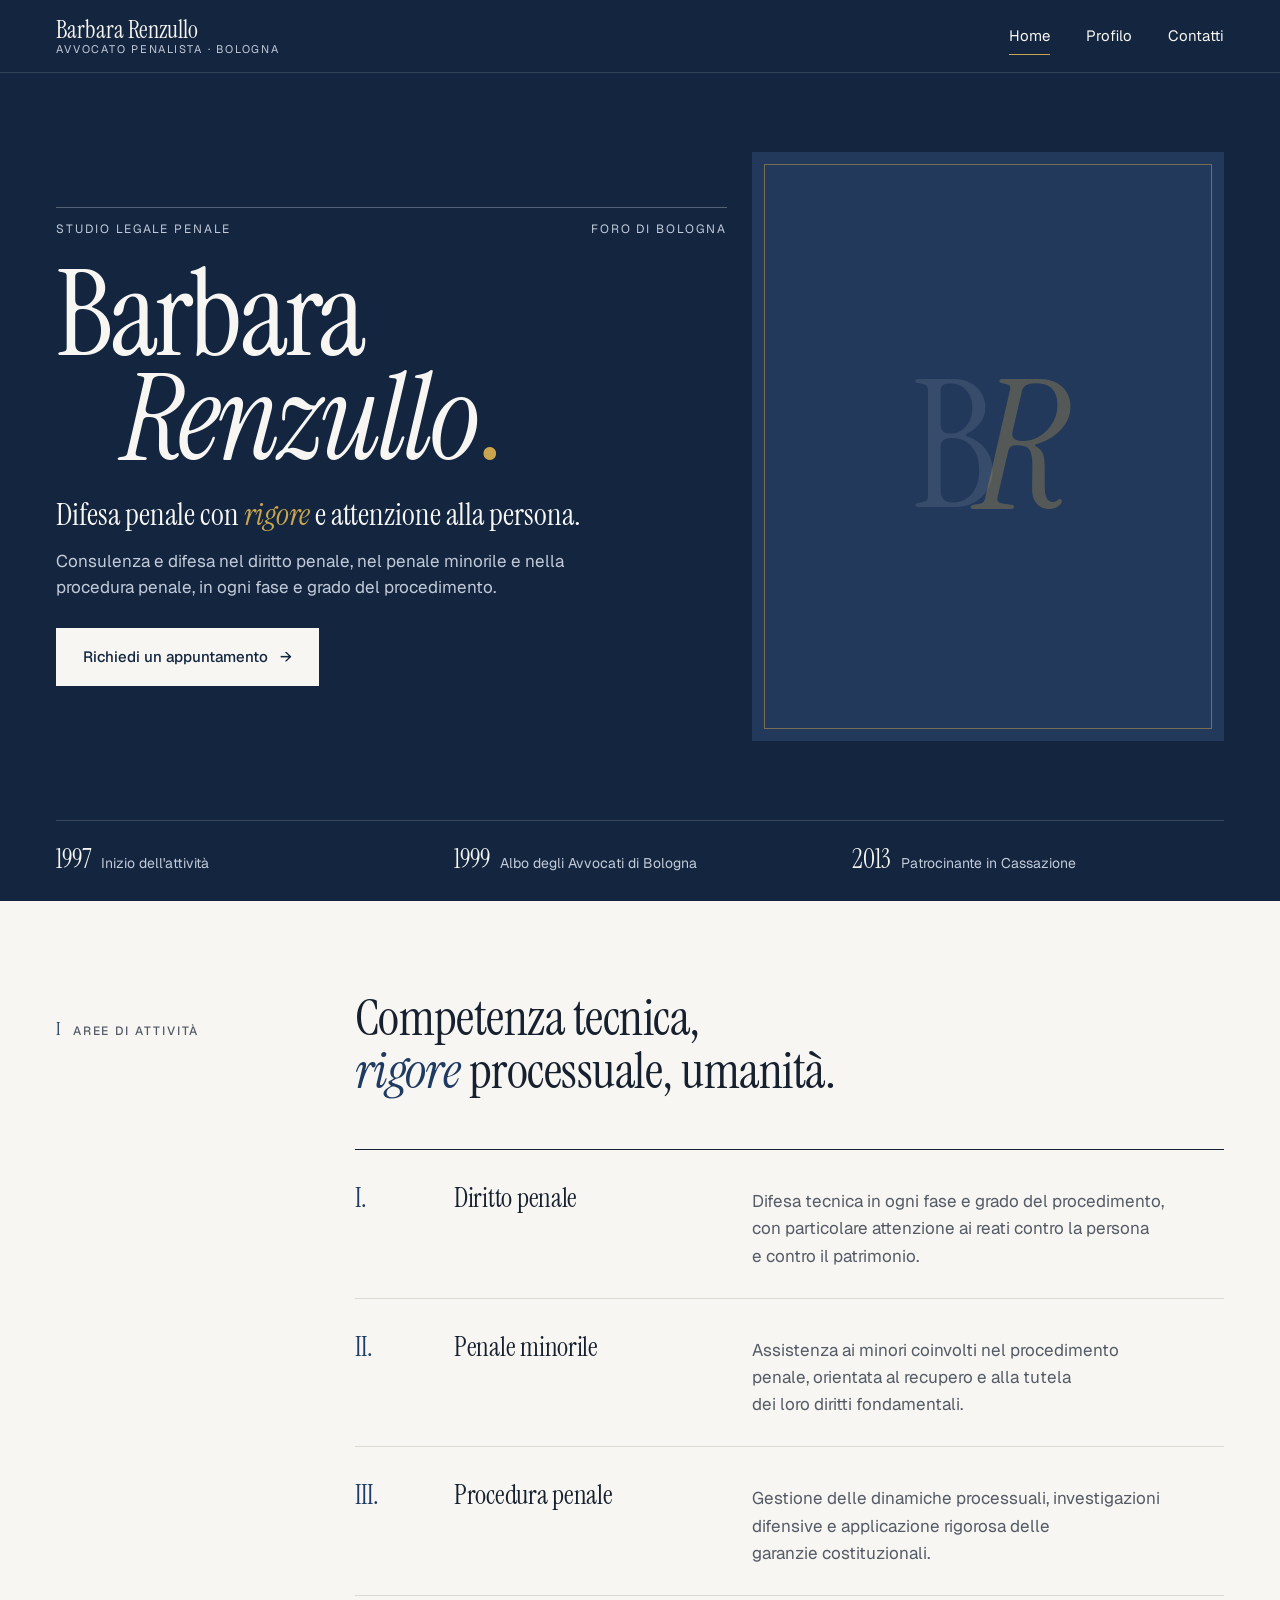
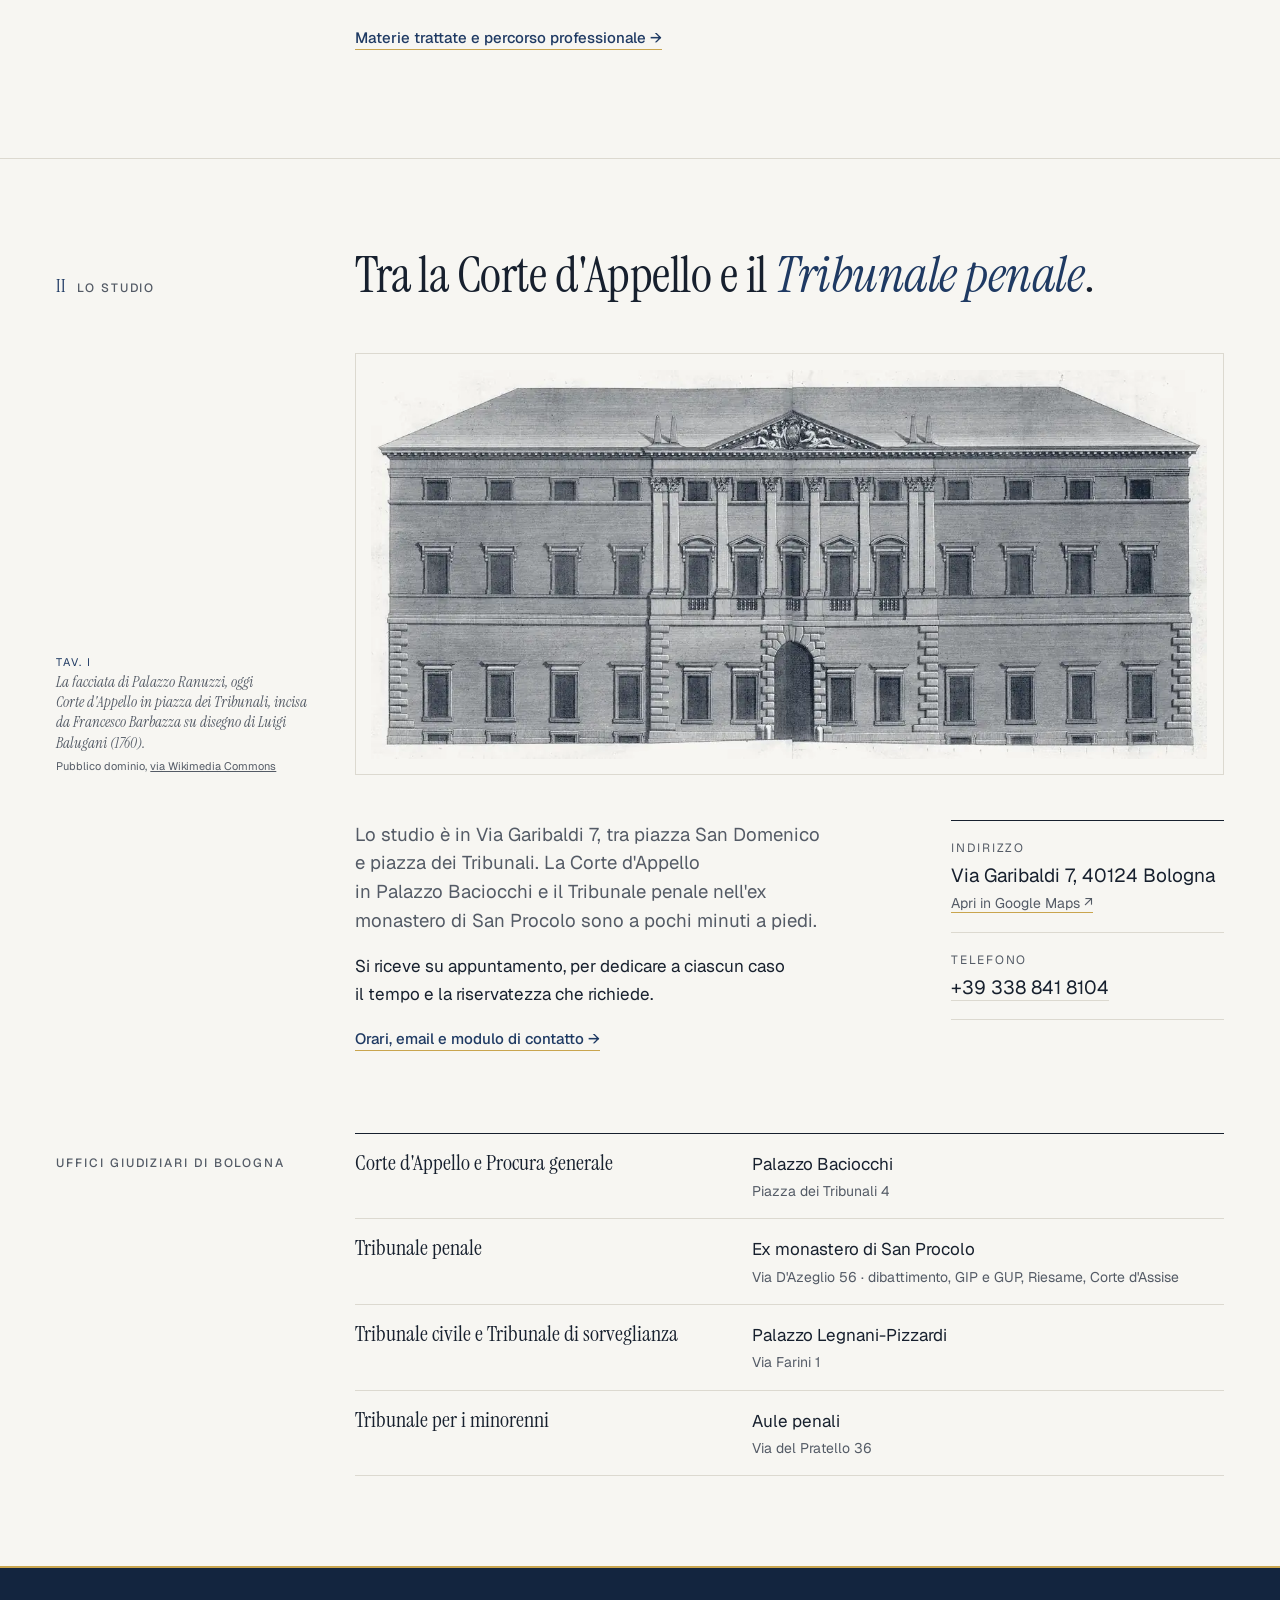
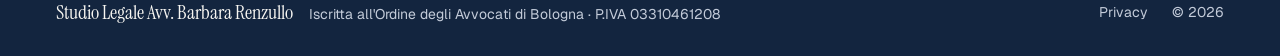
==== commit 4fadd8be: "Ristruttura il sito su griglia e aggiunge le tavole dei luoghi giudiziari di Bologna" ====
--- a/index.html
+++ b/index.html
@@ -4,141 +4,118 @@
 <meta charset="utf-8">
 <meta name="viewport" content="width=device-width, initial-scale=1">
 <title>Avv. Barbara Renzullo · Avvocato penalista a Bologna</title>
-<meta name="description" content="Studio Legale dell'Avv. Barbara Renzullo, avvocato penalista a Bologna dal 1997. Diritto penale, penale minorile e procedura penale. Patrocinante in Cassazione.">
+<meta name="description" content="Studio Legale dell'Avv. Barbara Renzullo, avvocato penalista del Foro di Bologna dal 1997. Diritto penale, penale minorile e procedura penale. Patrocinante in Cassazione.">
+<meta name="theme-color" content="#13253f">
 <link rel="preconnect" href="https://fonts.googleapis.com">
 <link rel="preconnect" href="https://fonts.gstatic.com" crossorigin>
 <link href="https://fonts.googleapis.com/css2?family=Geist:wght@400;500&family=Instrument+Serif:ital@0;1&display=swap" rel="stylesheet">
-<link rel="stylesheet" href="assets/css/style.css">
+<link rel="stylesheet" href="assets/css/style.css?v=6">
 </head>
-<body>
-<a class="skip" href="#contenuto">Vai al contenuto</a>
+<body class="home con-barra">
+<a class="skip" href="#contenuto">Vai al&nbsp;contenuto</a>
 <header class="header">
   <div class="wrap">
-    <a class="marchio" href="index.html"><b>Barbara Renzullo</b><span>Avvocato penalista · Bologna</span></a>
+    <a class="marchio" href="index.html"><b>Barbara Renzullo</b><span>Avvocato penalista ·&nbsp;Bologna</span></a>
     <button class="menu-btn" aria-expanded="false" aria-controls="nav">Menu</button>
     <nav class="nav" id="nav" aria-label="Principale">
       <a href="index.html" aria-current="page">Home</a>
       <a href="profilo.html">Profilo</a>
       <a href="contatti.html">Contatti</a>
-      <a class="tel" href="tel:+393388418104">+39 338 841 8104</a>
     </nav>
   </div>
 </header>
 <main id="contenuto">
 
-<section class="hero manifesto">
-  <div class="wrap manifesto-griglia">
-    <div class="manifesto-testo">
-      <div class="meta-riga"><span>Studio legale penale</span><span>Bologna</span></div>
-      <h1 class="nome-grande"><span>Barbara</span><span class="rientro">Renzullo<i>.</i></span></h1>
-      <div class="meta-riga"><span>Avvocato penalista</span><span>1997 — oggi</span></div>
-      <p class="claim"><span class="virg" aria-hidden="true">“</span>Difesa penale con <em>rigore</em> e attenzione alla persona.</p>
-      <p class="lead">Consulenza e difesa nel diritto penale, nel penale minorile e nella procedura penale, in ogni fase e grado del procedimento, nel centro storico di Bologna.</p>
-      <div class="hero-azioni">
-        <a class="btn" href="contatti.html">Richiedi un appuntamento <span class="freccia" aria-hidden="true">→</span></a>
-        <small>Si riceve esclusivamente su appuntamento.</small>
+<section class="hero su-scuro" aria-label="Presentazione">
+  <div class="wrap">
+    <div class="g12 hero-griglia">
+      <div class="hero-testo">
+        <div class="meta-riga"><span>Studio legale&nbsp;penale</span><span>Foro di&nbsp;Bologna</span></div>
+        <h1 class="nome"><span>Barbara</span><span class="rientro">Renzullo<i>.</i></span></h1>
+        <p class="claim">Difesa penale con <em>rigore</em> e&nbsp;attenzione alla&nbsp;persona.</p>
+        <p class="lead">Consulenza e&nbsp;difesa nel&nbsp;diritto penale, nel&nbsp;penale minorile e&nbsp;nella procedura penale, in&nbsp;ogni fase e&nbsp;grado del&nbsp;procedimento.</p>
+        <a class="btn" href="contatti.html">Richiedi un&nbsp;appuntamento <span class="freccia" aria-hidden="true">→</span></a>
       </div>
+      <figure class="ritratto hero-ritratto">
+        <!-- Quando c'è la foto: sostituire il blocco "ritratto-attesa" qui sotto con
+             <img src="assets/img/foto/ritratto-barbara.webp" alt="Avv. Barbara Renzullo" width="1000" height="1250" fetchpriority="high"> -->
+        <div class="ritratto-attesa" aria-hidden="true"><span>B</span><span>R</span></div>
+      </figure>
     </div>
-    <figure class="pannello-colonna">
-      <img src="assets/img/colonna.svg" alt="" width="240" height="760">
-      <figcaption><span>Foro di Bologna</span><span>Patrocinante in Cassazione</span></figcaption>
-    </figure>
   </div>
-</section>
-
-<div class="wrap">
-  <div class="dati">
-    <ul>
-      <li><b>1997</b><span>Inizio dell'attività professionale</span></li>
-      <li><b>1999</b><span>Iscrizione all'Albo degli Avvocati di Bologna</span></li>
-      <li><b>2013</b><span>Patrocinante in Cassazione</span></li>
-      <li><b>3</b><span>Aree di specializzazione in ambito penale</span></li>
-    </ul>
-  </div>
-</div>
-
-<section>
   <div class="wrap">
-    <div class="sez-testa">
-      <div class="etichetta"><span class="n">I</span><span>Aree di attività</span></div>
-      <div>
-        <h2>Competenza tecnica, <em>rigore</em> processuale, umanità.</h2>
-      </div>
-    </div>
-    <ol class="indice">
-      <li><span class="num">I.</span><h3>Diritto penale</h3><p>Difesa tecnica in ogni fase e grado del procedimento, con particolare attenzione ai reati contro la persona e contro il patrimonio.</p></li>
-      <li><span class="num">II.</span><h3>Penale minorile</h3><p>Assistenza ai minori coinvolti nel procedimento penale, orientata al recupero e alla tutela dei loro diritti fondamentali.</p></li>
-      <li><span class="num">III.</span><h3>Procedura penale</h3><p>Gestione delle dinamiche processuali, investigazioni difensive e applicazione rigorosa delle garanzie costituzionali.</p></li>
-    </ol>
-    <p style="margin-top:28px"><a class="btn vuoto" href="profilo.html#materie">Tutte le materie trattate <span class="freccia" aria-hidden="true">→</span></a></p>
-  </div>
-</section>
-
-<section class="scura colonnato">
-  <div class="wrap">
-    <div class="sez-testa">
-      <div class="etichetta"><span class="n">II</span><span>Lo studio</span></div>
-      <h2>Nel centro di Bologna, a pochi passi dagli <em>uffici giudiziari</em>.</h2>
-    </div>
-    <div class="recapiti">
-      <p class="lead">Lo studio si trova in Via del Cane, nel centro storico, a breve distanza dalle principali sedi giudiziarie della città. Ogni incontro si svolge su appuntamento, per dedicare a ciascun caso il tempo e la riservatezza che richiede.</p>
-      <dl class="voci">
-        <div><dt>Indirizzo</dt><dd>Via del Cane 5<br>40124 Bologna (BO)<small><a href="https://www.google.com/maps/search/?api=1&query=Via+del+Cane+5,+40124+Bologna" target="_blank" rel="noopener">Apri in Google Maps ↗</a></small></dd></div>
-        <div><dt>Telefono</dt><dd><a href="tel:+393388418104">+39 338 841 8104</a></dd></div>
-        <div><dt>PEC</dt><dd><a href="mailto:barbara.renzullo@pec.it">barbara.renzullo@pec.it</a></dd></div>
-      </dl>
+    <div class="hero-fatti">
+      <ul class="g12">
+        <li><b>1997</b>Inizio&nbsp;dell'attività</li>
+        <li><b>1999</b>Albo degli Avvocati di&nbsp;Bologna</li>
+        <li><b>2013</b>Patrocinante in&nbsp;Cassazione</li>
+      </ul>
     </div>
   </div>
 </section>
 
-<section class="chiusura">
+<section>
   <div class="wrap">
-    <div class="etichetta"><span class="n">III</span><span>Appuntamenti</span></div>
-    <h2 style="margin-top:24px;max-width:14em">Ogni caso richiede ascolto e <em>tempo dedicato</em>.</h2>
-    <p class="lead" style="margin-top:24px">Contatti lo studio per concordare un primo incontro. Quanto riferito è tutelato dal segreto professionale.</p>
-    <div class="riga-cta">
-      <a class="btn" href="tel:+393388418104">Chiama +39 338 841 8104</a>
-      <a class="btn vuoto" href="contatti.html">Scrivi allo studio <span class="freccia" aria-hidden="true">→</span></a>
+    <div class="g12 sez-testa">
+      <p class="etichetta c-eti"><span class="n">I</span><span>Aree di&nbsp;attività</span></p>
+      <h2 class="c-titolo">Competenza tecnica, <em>rigore</em> processuale,&nbsp;umanità.</h2>
+    </div>
+    <div class="g12">
+      <div class="c-cont">
+        <ol class="indice">
+          <li><span class="num">I.</span><h3>Diritto&nbsp;penale</h3><p>Difesa tecnica in&nbsp;ogni fase e&nbsp;grado del&nbsp;procedimento, con&nbsp;particolare attenzione ai&nbsp;reati contro la&nbsp;persona e&nbsp;contro il&nbsp;patrimonio.</p></li>
+          <li><span class="num">II.</span><h3>Penale&nbsp;minorile</h3><p>Assistenza ai&nbsp;minori coinvolti nel&nbsp;procedimento penale, orientata al&nbsp;recupero e&nbsp;alla tutela dei&nbsp;loro diritti&nbsp;fondamentali.</p></li>
+          <li><span class="num">III.</span><h3>Procedura&nbsp;penale</h3><p>Gestione delle dinamiche processuali, investigazioni difensive e&nbsp;applicazione rigorosa delle garanzie costituzionali.</p></li>
+        </ol>
+        <p class="dopo-elenco"><a class="link-freccia" href="profilo.html#materie">Materie trattate e&nbsp;percorso professionale&nbsp;→</a></p>
+      </div>
+    </div>
+  </div>
+</section>
+
+<section class="bordo">
+  <div class="wrap">
+    <div class="g12 sez-testa">
+      <p class="etichetta c-eti"><span class="n">II</span><span>Lo&nbsp;studio</span></p>
+      <h2 class="c-titolo">Tra&nbsp;la&nbsp;Corte&nbsp;d'Appello e&nbsp;il <em>Tribunale&nbsp;penale</em>.</h2>
+    </div>
+    <figure class="g12 tavola-larga">
+      <img class="c-cont" src="assets/img/tavole/ranuzzi-1760.webp" srcset="assets/img/tavole/ranuzzi-1760-800.webp 800w, assets/img/tavole/ranuzzi-1760.webp 1200w" sizes="(max-width: 900px) 100vw, 68vw" width="1200" height="558" alt="Facciata di Palazzo Ranuzzi in un'incisione del 1760" loading="lazy">
+      <figcaption class="c-eti"><span>Tav.&nbsp;I</span>La&nbsp;facciata di&nbsp;Palazzo&nbsp;Ranuzzi, oggi Corte&nbsp;d'Appello in&nbsp;piazza dei&nbsp;Tribunali, incisa da&nbsp;Francesco Barbazza su&nbsp;disegno di&nbsp;Luigi Balugani (1760).<small>Pubblico dominio, <a href="https://commons.wikimedia.org/wiki/File:Piante,_facciata,_e_spaccati_del_Palazzo_Senatorio_Ranuzzi_in_Bologna_(IA_gri_33125010904395).pdf" target="_blank" rel="noopener">via&nbsp;Wikimedia&nbsp;Commons</a></small></figcaption>
+    </figure>
+    <div class="g12">
+      <div class="studio-testo">
+        <p class="lead">Lo&nbsp;studio è&nbsp;in&nbsp;Via&nbsp;Garibaldi 7, tra&nbsp;piazza&nbsp;San&nbsp;Domenico e&nbsp;piazza dei&nbsp;Tribunali. La&nbsp;Corte&nbsp;d'Appello in&nbsp;Palazzo&nbsp;Baciocchi e&nbsp;il&nbsp;Tribunale penale nell'ex monastero di&nbsp;San&nbsp;Procolo sono a&nbsp;pochi minuti&nbsp;a&nbsp;piedi.</p>
+        <p>Si riceve su&nbsp;appuntamento, per&nbsp;dedicare a&nbsp;ciascun caso il&nbsp;tempo e&nbsp;la&nbsp;riservatezza che&nbsp;richiede.</p>
+        <p><a class="link-freccia" href="contatti.html">Orari, email e&nbsp;modulo di&nbsp;contatto&nbsp;→</a></p>
+      </div>
+      <dl class="voci studio-voci">
+        <div><dt>Indirizzo</dt><dd>Via&nbsp;Garibaldi 7, 40124 Bologna<small><a href="https://maps.app.goo.gl/C2XstMDT9rUsqEiU8" target="_blank" rel="noopener">Apri in&nbsp;Google Maps&nbsp;↗</a></small></dd></div>
+        <div><dt>Telefono</dt><dd><a href="tel:+393388418104">+39 338 841&nbsp;8104</a></dd></div>
+      </dl>
+    </div>
+    <div class="g12 uffici-riga">
+      <p class="etichetta c-eti etichetta-voci">Uffici giudiziari di&nbsp;Bologna</p>
+      <dl class="uffici c-cont">
+        <div><dt>Corte&nbsp;d'Appello e&nbsp;Procura generale</dt><dd>Palazzo&nbsp;Baciocchi<small>Piazza dei&nbsp;Tribunali&nbsp;4</small></dd></div>
+        <div><dt>Tribunale penale</dt><dd>Ex monastero di&nbsp;San&nbsp;Procolo<small>Via&nbsp;D'Azeglio 56 · dibattimento, GIP e&nbsp;GUP, Riesame, Corte&nbsp;d'Assise</small></dd></div>
+        <div><dt>Tribunale civile e&nbsp;Tribunale di&nbsp;sorveglianza</dt><dd>Palazzo&nbsp;Legnani-Pizzardi<small>Via&nbsp;Farini&nbsp;1</small></dd></div>
+        <div><dt>Tribunale per&nbsp;i&nbsp;minorenni</dt><dd>Aule penali<small>Via del&nbsp;Pratello&nbsp;36</small></dd></div>
+      </dl>
     </div>
   </div>
 </section>
 </main>
 <footer class="footer">
   <div class="wrap">
-    <div class="alto">
-      <div>
-        <div class="nome">Studio Legale<br>Avv. Barbara Renzullo</div>
-        <p>Diritto penale, penale minorile e procedura penale.<br>Patrocinante in Cassazione e avanti le Magistrature Superiori.</p>
-      </div>
-      <div>
-        <h4>Studio</h4>
-        <ul>
-          <li>Via del Cane 5, 40124 Bologna</li>
-          <li><a href="tel:+393388418104">+39 338 841 8104</a></li>
-          <li><a href="mailto:avv.barbararenzullo@gmail.com">avv.barbararenzullo@gmail.com</a></li>
-          <li>PEC: <a href="mailto:barbara.renzullo@pec.it">barbara.renzullo@pec.it</a></li>
-        </ul>
-      </div>
-      <div>
-        <h4>Pagine</h4>
-        <ul>
-          <li><a href="index.html">Home</a></li>
-          <li><a href="profilo.html">Profilo</a></li>
-          <li><a href="contatti.html">Contatti</a></li>
-          <li><a href="privacy.html">Privacy</a></li>
-        </ul>
-      </div>
-    </div>
-    <div class="basso">
-      <span>Iscritta all'Ordine degli Avvocati di Bologna · P.IVA 03310461208</span>
-      <span>© 2026 Avv. Barbara Renzullo</span>
-    </div>
+    <p style="margin:0"><span class="nome-studio">Studio Legale Avv. Barbara&nbsp;Renzullo</span>Iscritta all'Ordine degli Avvocati di&nbsp;Bologna · P.IVA&nbsp;03310461208</p>
+    <nav aria-label="Secondaria"><a href="privacy.html">Privacy</a><span>©&nbsp;2026</span></nav>
   </div>
 </footer>
 <nav class="barra-mobile" aria-label="Contatto rapido">
   <a class="chiama" href="tel:+393388418104">Chiama</a>
   <a class="scrivi" href="contatti.html#modulo-contatti">Scrivi</a>
 </nav>
-<script src="assets/js/main.js"></script>
+<script src="assets/js/main.js?v=6"></script>
 </body>
 </html>
--- a/assets/css/style.css
+++ b/assets/css/style.css
@@ -1,17 +1,22 @@
-/* Studio Legale Avv. Barbara Renzullo — foglio di stile */
+/* Studio Legale Avv. Barbara Renzullo — foglio di stile
+   Struttura: griglia a 12 colonne. Etichetta di sezione: colonne 1–3.
+   Contenuto: dalla colonna 4 alla 12. */
 
 :root {
-  --carta: #f5f3ee;
-  --carta-2: #ece8df;
-  --inchiostro: #1a2230;
-  --grigio: #5a5f68;
-  --linea: #d9d5cb;
-  --blu: #2b4669;        /* blu giurisprudenza, smorzato */
-  --blu-notte: #1f324c;
-  --giallo: #d9b45a;     /* giallo di Barbara, tono ocra tenue */
-  --giallo-tenue: #ece0bd;
-  --max: 1180px;
-  --gutter: clamp(20px, 5vw, 56px);
+  --carta: #f7f6f2;
+  --carta-2: #efede6;
+  --inchiostro: #17202e;
+  --grigio: #545b66;
+  --linea: #dcd9d0;
+  --blu: #1f3a63;        /* blu giurisprudenza (feluca) */
+  --blu-notte: #13253f;
+  --blu-tenue: #22395c;
+  --giallo: #c9a54e;     /* giallo di Barbara, usato solo come accento */
+  --su-scuro: #c3cbd9;   /* testo secondario su fondo blu */
+
+  --max: 1440px;
+  --margine: clamp(20px, 4.4vw, 64px);
+  --gap: clamp(16px, 2vw, 32px);
   --serif: "Instrument Serif", Georgia, "Times New Roman", serif;
   --sans: "Geist", system-ui, -apple-system, "Segoe UI", sans-serif;
 }
@@ -20,350 +25,365 @@
 html { -webkit-text-size-adjust: 100%; scroll-behavior: smooth; }
 body {
   margin: 0;
-  background-color: var(--carta);
-  background-image: url("data:image/svg+xml,%3Csvg xmlns='http://www.w3.org/2000/svg' width='220' height='220'%3E%3Cfilter id='g'%3E%3CfeTurbulence type='fractalNoise' baseFrequency='.85' numOctaves='2' stitchTiles='stitch'/%3E%3CfeColorMatrix values='0 0 0 0 .1 0 0 0 0 .12 0 0 0 0 .18 0 0 0 .07 0'/%3E%3C/filter%3E%3Crect width='100%25' height='100%25' filter='url(%23g)'/%3E%3C/svg%3E");
+  background: var(--carta);
   color: var(--inchiostro);
   font-family: var(--sans);
   font-size: 17px;
   line-height: 1.6;
-  font-feature-settings: "ss01";
 }
 img { max-width: 100%; display: block; }
 a { color: inherit; }
-::selection { background: var(--giallo); color: var(--inchiostro); }
-
-.wrap { max-width: var(--max); margin: 0 auto; padding: 0 var(--gutter); }
+::selection { background: var(--blu); color: var(--carta); }
 .skip { position: absolute; left: -999px; }
+.vh { position: absolute; width: 1px; height: 1px; overflow: hidden; clip: rect(0 0 0 0); white-space: nowrap; }
 .skip:focus { left: 16px; top: 16px; background: var(--inchiostro); color: var(--carta); padding: 8px 14px; z-index: 99; }
-:focus-visible { outline: 2px solid var(--blu); outline-offset: 3px; }
-
-/* ---------- Tipografia ---------- */
+:focus-visible { outline: 2px solid var(--giallo); outline-offset: 3px; }
+
+/* ---------- Testo: niente vedove, titoli bilanciati ---------- */
+p, li, dd, small, blockquote { text-wrap: pretty; }
+h1, h2, h3 { text-wrap: balance; }
+
 h1, h2, h3 { font-family: var(--serif); font-weight: 400; line-height: 1.05; margin: 0; letter-spacing: -0.01em; }
-h1 { font-size: clamp(48px, 8.4vw, 112px); }
-h2 { font-size: clamp(36px, 5vw, 64px); }
-h3 { font-size: clamp(26px, 2.6vw, 32px); line-height: 1.15; }
-h1 em, h2 em {
-  font-style: italic; color: var(--blu);
-  background: linear-gradient(transparent 70%, var(--giallo-tenue) 70%, var(--giallo-tenue) 92%, transparent 92%);
-  padding: 0 .08em; -webkit-box-decoration-break: clone; box-decoration-break: clone;
-}
+h2 { font-size: clamp(34px, 4vw, 56px); }
+h3 { font-size: clamp(24px, 2.1vw, 30px); line-height: 1.15; }
+h2 em { font-style: italic; color: var(--blu); }
 p { margin: 0 0 1em; }
-.lead { font-size: clamp(18px, 1.6vw, 21px); color: var(--grigio); max-width: 38em; }
+.lead { font-size: clamp(18px, 1.45vw, 21px); line-height: 1.55; color: var(--grigio); }
 .etichetta {
-  font-size: 12px; letter-spacing: 0.14em; text-transform: uppercase;
-  font-weight: 500; color: var(--grigio);
-  display: flex; gap: 14px; align-items: baseline;
-}
-.etichetta .n { color: var(--blu); font-family: var(--serif); font-size: 18px; letter-spacing: 0.04em; }
+  font-size: 12px; letter-spacing: 0.16em; text-transform: uppercase; font-weight: 500;
+  color: var(--grigio); display: flex; gap: 12px; align-items: baseline; margin: 0;
+}
+.etichetta .n { font-family: var(--serif); font-size: 18px; letter-spacing: 0.02em; color: var(--blu); text-transform: none; }
+
+/* ---------- Griglia ---------- */
+.wrap { max-width: var(--max); margin: 0 auto; padding: 0 var(--margine); }
+.g12 { display: grid; grid-template-columns: repeat(12, minmax(0, 1fr)); column-gap: var(--gap); }
+.c-eti { grid-column: 1 / 4; }
+.c-cont { grid-column: 4 / 13; }
+.c-titolo { grid-column: 4 / 12; }
+@media (max-width: 900px) {
+  .g12 { grid-template-columns: minmax(0, 1fr); }
+  .g12 > * { grid-column: 1 / -1 !important; }
+}
+
+section { padding: clamp(56px, 7vw, 104px) 0; }
+.sez-testa { row-gap: 16px; margin-bottom: clamp(32px, 4vw, 56px); align-items: baseline; }
+.bordo { border-top: 1px solid var(--linea); }
 
 /* ---------- Header ---------- */
-.header { border-top: 3px solid var(--giallo); border-bottom: 1px solid var(--linea); background: var(--carta); position: sticky; top: 0; z-index: 20; }
-.header .wrap { display: flex; align-items: center; justify-content: space-between; height: 76px; gap: 24px; }
+.header { position: sticky; top: 0; z-index: 20; background: var(--carta); border-bottom: 1px solid var(--linea); }
+.header .wrap { display: flex; align-items: center; justify-content: space-between; height: 72px; gap: 24px; }
 .marchio { text-decoration: none; display: flex; flex-direction: column; line-height: 1.1; }
-.marchio b { font-family: var(--serif); font-weight: 400; font-size: 25px; }
+.marchio b { font-family: var(--serif); font-weight: 400; font-size: 24px; }
 .marchio span { font-size: 11px; letter-spacing: 0.16em; text-transform: uppercase; color: var(--grigio); }
-.nav { display: flex; gap: 34px; align-items: center; }
+.nav { display: flex; gap: 36px; align-items: center; }
 .nav a { text-decoration: none; font-size: 15px; padding: 6px 0; border-bottom: 1px solid transparent; }
-.nav a:hover { border-color: var(--inchiostro); }
-.nav a[aria-current="page"] { border-color: var(--giallo); border-bottom-width: 3px; color: var(--blu); }
-.nav .tel { font-variant-numeric: tabular-nums; color: var(--grigio); }
-.menu-btn { display: none; background: none; border: 1px solid var(--inchiostro); border-radius: 0; font: inherit; font-size: 14px; padding: 8px 14px; cursor: pointer; color: inherit; }
-
-@media (max-width: 820px) {
+.nav a:hover { border-color: currentColor; }
+.nav a[aria-current="page"] { border-color: var(--giallo); }
+.menu-btn { display: none; background: none; border: 1px solid currentColor; border-radius: 0; font: inherit; font-size: 14px; padding: 8px 14px; cursor: pointer; color: inherit; }
+
+/* Header sulla Home: fa parte del primo schermo */
+.home .header { background: var(--blu-notte); color: var(--carta); border-bottom-color: rgba(255, 255, 255, .12); }
+.home .marchio span { color: var(--su-scuro); }
+
+@media (max-width: 760px) {
   .menu-btn { display: block; }
-  .nav { display: none; position: absolute; top: 76px; left: 0; right: 0; flex-direction: column; align-items: stretch; gap: 0; background: var(--carta); border-bottom: 1px solid var(--linea); padding: 8px var(--gutter) 20px; }
+  .nav { display: none; position: absolute; top: 72px; left: 0; right: 0; flex-direction: column; align-items: stretch; gap: 0; background: var(--carta); border-bottom: 1px solid var(--linea); padding: 4px var(--margine) 16px; }
+  .home .nav { background: var(--blu-notte); }
   .nav.aperto { display: flex; }
   .nav a { padding: 14px 0; border-bottom: 1px solid var(--linea); font-size: 18px; }
-  .nav a[aria-current="page"] { border-color: var(--linea); }
-}
-
-/* ---------- Pulsanti ---------- */
+  .home .nav a { border-bottom-color: rgba(255, 255, 255, .12); }
+}
+
+/* ---------- Pulsanti e link ---------- */
 .btn {
   display: inline-flex; align-items: center; gap: 12px;
-  background: var(--inchiostro); color: var(--carta);
-  text-decoration: none; font-size: 15px; font-weight: 500;
-  padding: 16px 26px; border: 1px solid var(--inchiostro);
-  transition: background .2s, color .2s;
-  cursor: pointer; font-family: inherit;
-}
-.btn { background: var(--blu); border-color: var(--blu); }
-.btn:hover { background: var(--giallo); border-color: var(--giallo); color: var(--inchiostro); }
-.btn.vuoto { background: transparent; color: var(--inchiostro); }
-.btn.vuoto { border-color: var(--blu); color: var(--blu); }
-.btn.vuoto:hover { background: var(--blu); color: var(--carta); border-color: var(--blu); }
+  background: var(--blu); color: var(--carta); border: 1px solid var(--blu);
+  text-decoration: none; font-size: 15px; font-weight: 500; padding: 16px 26px;
+  transition: background .2s, color .2s, border-color .2s; cursor: pointer; font-family: inherit;
+}
+.btn:hover { background: var(--blu-notte); border-color: var(--blu-notte); }
 .btn .freccia { transition: transform .2s; }
 .btn:hover .freccia { transform: translateX(4px); }
-
-/* ---------- Sezioni ---------- */
-section { padding: clamp(52px, 6.5vw, 92px) 0; }
-.sez-testa { display: grid; grid-template-columns: 220px 1fr; gap: 32px; margin-bottom: clamp(28px, 3.5vw, 44px); }
-@media (max-width: 820px) { .sez-testa { grid-template-columns: 1fr; gap: 16px; } }
-.bordo-alto { border-top: 1px solid var(--linea); }
+.su-scuro .btn { background: var(--carta); color: var(--blu-notte); border-color: var(--carta); }
+.su-scuro .btn:hover { background: transparent; color: var(--carta); }
+.link-freccia { font-size: 15px; font-weight: 500; text-decoration: none; border-bottom: 1px solid var(--giallo); padding-bottom: 2px; color: var(--blu); }
+.link-freccia:hover { color: var(--inchiostro); }
 
 /* ---------- Hero Home ---------- */
-.hero { padding: clamp(40px, 5.5vw, 76px) 0 clamp(40px, 5vw, 64px); }
-.hero h1 { max-width: 11em; margin: 20px 0 28px; }
-.hero-basso { display: grid; grid-template-columns: 1fr auto; gap: 40px; align-items: end; }
-.hero-azioni { display: flex; flex-direction: column; gap: 12px; align-items: flex-start; }
-.hero-azioni small { color: var(--grigio); font-size: 14px; }
-@media (max-width: 820px) { .hero-basso { grid-template-columns: 1fr; } }
-
-/* Fascia dati */
-.dati { border-top: 4px double var(--inchiostro); border-bottom: 1px solid var(--linea); }
-.dati ul { list-style: none; margin: 0; padding: 0; display: grid; grid-template-columns: repeat(4, 1fr); }
-.dati li { padding: 22px 24px 22px 0; border-right: 1px solid var(--linea); }
-.dati li + li { padding-left: 24px; }
-.dati li:last-child { border-right: 0; }
-.dati b { display: block; font-family: var(--serif); font-weight: 400; font-size: clamp(34px, 3.4vw, 46px); line-height: 1; margin-bottom: 10px; }
-.dati span { font-size: 14px; color: var(--grigio); line-height: 1.4; display: block; }
-@media (max-width: 820px) {
-  .dati ul { grid-template-columns: 1fr 1fr; }
-  .dati li { padding: 22px 16px 22px 0; }
-  .dati li + li { padding-left: 0; }
-  .dati li:nth-child(odd) { border-right: 1px solid var(--linea); }
-  .dati li:nth-child(even) { padding-left: 16px; border-right: 0; }
-  .dati li:nth-child(-n+2) { border-bottom: 1px solid var(--linea); }
-}
-
-/* Aree (indice numerato) */
-.indice { list-style: none; margin: 0; padding: 0; border-top: 4px double var(--inchiostro); }
-.indice > li { display: grid; grid-template-columns: 80px 1fr 1.2fr; gap: 32px; padding: 26px 0; border-bottom: 1px solid var(--linea); align-items: baseline; }
-.indice .num { font-family: var(--serif); color: var(--blu); font-size: 30px; line-height: 1; }
-.indice p { margin: 0; color: var(--grigio); }
-@media (max-width: 820px) { .indice > li { grid-template-columns: 48px 1fr; gap: 12px 16px; } .indice > li p { grid-column: 2; } }
-
-/* Sezione scura */
-.scura { background: var(--blu-notte); color: var(--carta); }
-.scura h1 em, .scura h2 em { background: none; padding: 0; }
-.scura .etichetta, .scura .lead, .scura p.tenue { color: #b9c3d8; }
-.scura .etichetta .n, .scura h2 em, .scura h1 em { color: #e6cf93; }
-.scura .bordo-alto, .scura .riga { border-color: #2e4573; }
-.scura .btn { background: var(--carta); color: var(--inchiostro); border-color: var(--carta); }
-.scura .btn { background: var(--giallo); color: var(--inchiostro); border-color: var(--giallo); }
-.scura .btn:hover { background: var(--carta); border-color: var(--carta); }
-
-/* Studio / recapiti */
-.recapiti { display: grid; grid-template-columns: 1fr 1fr; gap: clamp(32px, 6vw, 96px); }
-.voci { margin: 0; }
-.voci > div { padding: 22px 0; border-top: 1px solid var(--linea); display: grid; grid-template-columns: 150px 1fr; gap: 20px; }
-.scura .voci > div { border-color: #2e4573; }
-.voci dt { font-size: 12px; letter-spacing: 0.14em; text-transform: uppercase; color: var(--grigio); padding-top: 5px; }
-.scura .voci dt { color: #b9c3d8; }
-.voci dd { margin: 0; font-size: 19px; }
-.voci dd a { text-decoration: none; border-bottom: 1px solid currentColor; }
-.voci dd a:hover { color: var(--blu); }
-.scura .voci dd a:hover { color: var(--giallo); }
-.voci dd small { display: block; font-size: 14px; color: var(--grigio); margin-top: 4px; }
-.scura .voci dd small { color: #b9c3d8; }
-@media (max-width: 820px) {
-  .recapiti { grid-template-columns: 1fr; }
-  .voci > div { grid-template-columns: 1fr; gap: 6px; }
-}
-
-/* Chiusura CTA */
-.chiusura { text-align: left; }
-.chiusura .riga-cta { display: flex; flex-wrap: wrap; gap: 16px; margin-top: 28px; }
-
-/* ---------- Manifesto (hero Home) ---------- */
-.manifesto { padding-top: clamp(28px, 3.5vw, 48px); }
-.manifesto-griglia { display: grid; grid-template-columns: 1.55fr 1fr; gap: clamp(32px, 5vw, 72px); align-items: stretch; }
+.hero {
+  background: var(--blu-notte); color: var(--carta);
+  min-height: calc(100svh - 72px); display: flex; flex-direction: column;
+  padding: clamp(32px, 4vw, 56px) 0 0;
+}
+.hero > .wrap { width: 100%; }
+.hero > .wrap:first-child { flex: 1; display: grid; align-items: center; }
+.hero-griglia { row-gap: 40px; align-items: end; }
+.hero-testo { grid-column: 1 / 8; align-self: center; }
+.hero-ritratto { grid-column: 8 / 13; }
 .meta-riga {
   display: flex; justify-content: space-between; gap: 16px;
-  font-size: 12px; letter-spacing: 0.16em; text-transform: uppercase; color: var(--inchiostro);
-  border-top: 1px solid var(--inchiostro); padding-top: 10px;
-}
-.nome-grande {
-  font-size: clamp(68px, 11.4vw, 176px); line-height: 0.84; letter-spacing: -0.025em;
-  color: var(--blu); margin: 18px 0 22px !important; max-width: none !important;
-}
-.nome-grande span { display: block; }
-.nome-grande .rientro { padding-left: 0.62em; font-style: italic; }
-.nome-grande i { color: var(--giallo); font-style: normal; }
-.claim { font-family: var(--serif); font-size: clamp(26px, 2.6vw, 36px); line-height: 1.15; margin: 32px 0 16px; position: relative; padding-left: 0.95em; max-width: 17em; }
-.claim .virg { position: absolute; left: -0.05em; top: -0.18em; font-size: 2.3em; color: var(--giallo); line-height: 1; }
-.claim em { font-style: italic; color: var(--blu); }
-.manifesto .lead { font-size: 17px; max-width: 34em; margin-bottom: 24px; }
-.pannello-colonna {
-  margin: 0; background: var(--blu-notte); position: relative; overflow: hidden;
-  display: flex; flex-direction: column; justify-content: flex-end; align-items: center;
-  padding: 36px 24px 0; min-height: 520px;
-}
-.pannello-colonna::before { content: ""; position: absolute; inset: 10px; border: 1px solid rgba(217, 180, 90, .45); pointer-events: none; }
-.pannello-colonna img { width: auto; height: 86%; max-height: 640px; position: relative; }
-.pannello-colonna figcaption {
-  position: absolute; left: 24px; right: 24px; top: 24px; display: flex; flex-direction: column; gap: 6px;
-  font-size: 11px; letter-spacing: 0.16em; text-transform: uppercase; color: #e6cf93;
-}
-@media (max-width: 900px) {
-  .manifesto-griglia { grid-template-columns: 1fr; }
-  .pannello-colonna { min-height: 0; height: 400px; padding-top: 96px; }
-  .pannello-colonna img { height: 100%; }
-}
-
-/* Colonnato decorativo nelle sezioni scure */
-.colonnato { position: relative; overflow: hidden; }
-.colonnato > .wrap { position: relative; z-index: 1; }
-@media (min-width: 1240px) {
-  .colonnato::before, .colonnato::after {
-    content: ""; position: absolute; top: 24px; bottom: 0; width: 150px;
-    background: url("../img/colonna.svg") bottom center / contain no-repeat; opacity: .13;
-  }
-  .colonnato::before { left: 1.5vw; }
-  .colonnato::after { right: 1.5vw; }
-}
+  font-size: 12px; letter-spacing: 0.16em; text-transform: uppercase; color: var(--su-scuro);
+  border-top: 1px solid rgba(255, 255, 255, .28); padding-top: 12px;
+}
+.nome {
+  font-size: clamp(64px, 9.4vw, 164px); line-height: 0.86; letter-spacing: -0.025em;
+  margin: 24px 0 28px;
+}
+.nome span { display: block; }
+.nome .rientro { padding-left: 0.55em; font-style: italic; }
+.nome i { font-style: normal; color: var(--giallo); }
+.claim { font-family: var(--serif); font-size: clamp(26px, 2.4vw, 36px); line-height: 1.15; margin: 28px 0 14px; max-width: 18em; }
+.claim em { color: var(--giallo); }
+.hero .lead { color: var(--su-scuro); max-width: 32em; font-size: 17px; margin-bottom: 28px; }
+
+.ritratto {
+  margin: 0; position: relative; aspect-ratio: 4 / 5; background: var(--blu-tenue);
+  display: flex; align-items: flex-end; justify-content: center; overflow: hidden;
+}
+.ritratto::after { content: ""; position: absolute; inset: 12px; border: 1px solid rgba(201, 165, 78, .5); pointer-events: none; }
+.ritratto img { width: 100%; height: 100%; object-fit: cover; }
+/* In attesa della fotografia: monogramma neutro */
+.ritratto-attesa {
+  position: absolute; inset: 0; display: flex; align-items: center; justify-content: center;
+  font-family: var(--serif); font-size: clamp(120px, 14vw, 220px); line-height: 1; color: rgba(247, 246, 242, .10);
+  letter-spacing: -0.04em; user-select: none;
+}
+.ritratto-attesa span + span { font-style: italic; color: rgba(201, 165, 78, .30); margin-left: -0.08em; }
+
+.hero-fatti { border-top: 1px solid rgba(255, 255, 255, .16); margin-top: clamp(32px, 4vw, 56px); }
+.hero-fatti ul { list-style: none; margin: 0; padding: 18px 0 20px; }
+.hero-fatti li { grid-column: span 4; font-size: 14px; color: var(--su-scuro); }
+.hero-fatti b { font-family: var(--serif); font-weight: 400; font-size: 26px; color: var(--carta); margin-right: 10px; }
+
+@media (max-width: 900px) {
+  .hero { min-height: 0; }
+  .ritratto { max-width: 420px; aspect-ratio: 4 / 4.4; }
+  .hero-fatti ul { display: flex; flex-direction: column; gap: 6px; }
+}
+
+/* ---------- Elenco aree (Home) ---------- */
+.indice { list-style: none; margin: 0; padding: 0; border-top: 1px solid var(--inchiostro); }
+.indice > li { display: grid; grid-template-columns: repeat(9, minmax(0, 1fr)); column-gap: var(--gap); padding: 28px 0; border-bottom: 1px solid var(--linea); align-items: baseline; }
+.indice .num { grid-column: 1 / 2; font-family: var(--serif); font-size: 26px; color: var(--blu); }
+.indice h3 { grid-column: 2 / 5; }
+.indice p { grid-column: 5 / 10; margin: 0; color: var(--grigio); }
+.dopo-elenco { margin-top: 28px; }
+@media (max-width: 900px) {
+  .indice > li { grid-template-columns: 44px 1fr; row-gap: 8px; }
+  .indice h3 { grid-column: 2; }
+  .indice p { grid-column: 2; }
+}
+
+/* ---------- Studio (Home) ---------- */
+.studio-testo { grid-column: 4 / 9; }
+.studio-voci { grid-column: 10 / 13; }
+@media (max-width: 900px) { .studio-voci { margin-top: 24px; } }
+
+/* Uffici giudiziari (Home) */
+.uffici-riga { margin-top: clamp(40px, 5vw, 64px); }
+.uffici { margin: 0; border-top: 1px solid var(--inchiostro); }
+.uffici > div {
+  display: grid; grid-template-columns: repeat(9, minmax(0, 1fr)); column-gap: var(--gap);
+  padding: 16px 0; border-bottom: 1px solid var(--linea); align-items: baseline;
+}
+.uffici dt { grid-column: 1 / 5; font-family: var(--serif); font-size: 22px; line-height: 1.2; }
+.uffici dd { grid-column: 5 / 10; margin: 0; font-size: 17px; }
+.uffici dd small { display: block; font-size: 14px; color: var(--grigio); margin-top: 2px; }
+@media (max-width: 900px) {
+  .uffici > div { grid-template-columns: 1fr; row-gap: 4px; }
+  .uffici dt, .uffici dd { grid-column: 1; }
+}
+
+/* Voci recapiti */
+.etichetta-voci { padding-top: 21px; }
+@media (max-width: 900px) { .etichetta-voci { padding-top: 0; margin-bottom: 14px; } }
+.voci { margin: 0; border-top: 1px solid var(--inchiostro); }
+.voci > div { padding: 18px 0; border-bottom: 1px solid var(--linea); }
+.voci dt { font-size: 12px; letter-spacing: 0.16em; text-transform: uppercase; color: var(--grigio); margin-bottom: 4px; }
+.voci dd { margin: 0; font-size: 19px; line-height: 1.45; }
+.voci dd a { text-decoration: none; border-bottom: 1px solid var(--linea); }
+.voci dd a:hover { border-color: var(--blu); color: var(--blu); }
+.voci dd small { display: block; font-size: 14px; color: var(--grigio); margin-top: 4px; }
+.voci dd small a { border-bottom-color: var(--giallo); }
+.orari { width: 100%; border-collapse: collapse; font-variant-numeric: tabular-nums; }
+.orari td { padding: 2px 0; font-size: 17px; }
+.orari td:last-child { text-align: right; }
+
+/* ---------- Fascia scura ---------- */
+.scura { background: var(--blu-notte); color: var(--carta); }
+.scura .etichetta { color: var(--su-scuro); }
+.scura .etichetta .n { color: var(--giallo); }
+.scura h2 em { color: var(--giallo); }
+.scura .lead, .scura p { color: var(--su-scuro); }
+.scura h3 { color: var(--carta); }
 
 /* ---------- Profilo ---------- */
-.profilo-hero { display: grid; grid-template-columns: 1.3fr 1fr; gap: clamp(32px, 6vw, 96px); align-items: end; }
-.profilo-hero h1 { margin: 20px 0 24px; }
-.citazione { font-family: var(--serif); font-style: italic; font-size: clamp(22px, 2.2vw, 28px); line-height: 1.3; margin: 0; max-width: 24em; position: relative; padding-left: 52px; border: 0 !important; }
-.citazione::before { content: "“"; position: absolute; left: 0; top: -0.12em; font-size: 3.4em; line-height: 1; color: var(--giallo); font-style: normal; }
-.ritratto {
-  aspect-ratio: 4 / 5; background: var(--carta-2); border: 1px solid var(--linea);
-  display: flex; flex-direction: column; justify-content: space-between; padding: 24px;
-}
-.ritratto .mono { font-family: var(--serif); font-size: clamp(96px, 12vw, 160px); line-height: 1; color: var(--linea); align-self: flex-end; }
-.ritratto small { font-size: 12px; letter-spacing: 0.12em; text-transform: uppercase; color: var(--grigio); }
-@media (max-width: 820px) { .profilo-hero { grid-template-columns: 1fr; } .ritratto { max-width: 360px; } }
-
-.percorso { list-style: none; margin: 0; padding: 0; border-top: 1px solid var(--inchiostro); }
-.percorso li { display: grid; grid-template-columns: 220px 1fr 1.4fr; gap: 32px; padding: 26px 0; border-bottom: 1px solid var(--linea); align-items: baseline; }
-.percorso .anno { font-family: var(--serif); font-size: clamp(44px, 5vw, 64px); line-height: 1; color: var(--blu); font-variant-numeric: lining-nums; }
-.percorso p { margin: 0; color: var(--grigio); }
-@media (max-width: 820px) { .percorso li { grid-template-columns: 1fr; gap: 10px; } }
-
-.incarichi { display: grid; grid-template-columns: 1fr 1fr; gap: 0; border-top: 1px solid var(--linea); margin-top: 40px; }
-.incarichi > div { padding: 26px 32px 0 0; }
-.incarichi > div + div { border-left: 1px solid var(--linea); padding-left: 32px; }
-.incarichi p { color: var(--grigio); }
-@media (max-width: 820px) { .incarichi { grid-template-columns: 1fr; } .incarichi > div + div { border-left: 0; border-top: 1px solid var(--linea); padding-left: 0; } }
-
-.tre-aree { display: grid; grid-template-columns: repeat(3, 1fr); border-top: 1px solid #2e4573; }
-.tre-aree > div { padding: 26px 28px 8px 0; }
-.tre-aree > div + div { border-left: 1px solid #2e4573; padding-left: 28px; }
-.tre-aree h3 { margin-bottom: 14px; }
-@media (max-width: 820px) { .tre-aree { grid-template-columns: 1fr; } .tre-aree > div + div { border-left: 0; border-top: 1px solid #2e4573; padding-left: 0; } }
-
-.materie { display: grid; grid-template-columns: repeat(3, 1fr); gap: 0; border-top: 4px double var(--inchiostro); }
-.materie > div { padding: 24px 28px 28px 0; border-bottom: 1px solid var(--linea); }
-.materie > div:not(:nth-child(3n+1)) { padding-left: 28px; border-left: 1px solid var(--linea); }
-.materie .num { font-size: 13px; color: var(--blu); letter-spacing: 0.08em; display: block; margin-bottom: 18px; font-variant-numeric: tabular-nums; }
-.materie h3 { font-size: 26px; margin-bottom: 12px; }
-.materie p { margin: 0; color: var(--grigio); font-size: 16px; }
-@media (max-width: 960px) {
-  .materie { grid-template-columns: 1fr 1fr; }
-  .materie > div:not(:nth-child(3n+1)) { padding-left: 0; border-left: 0; }
-  .materie > div:nth-child(even) { padding-left: 24px; border-left: 1px solid var(--linea); }
-}
+.intro h1 { font-size: clamp(52px, 6.4vw, 104px); line-height: 0.95; letter-spacing: -0.02em; }
+.intro h1 em { font-style: italic; color: var(--blu); }
+.intro .lead { margin-top: 28px; }
+.citazione {
+  font-family: var(--serif); font-style: italic; font-size: clamp(22px, 2vw, 28px); line-height: 1.3;
+  margin: 32px 0 0; padding-left: 24px; border-left: 2px solid var(--giallo); color: var(--inchiostro);
+}
+
+.linea-tempo { list-style: none; margin: 0; padding: 0; display: grid; grid-template-columns: repeat(3, minmax(0, 1fr)); column-gap: var(--gap); position: relative; }
+.linea-tempo::before { content: ""; position: absolute; left: 0; right: 0; top: 48px; height: 1px; background: var(--inchiostro); }
+.linea-tempo li { position: relative; padding-right: 8px; }
+.linea-tempo .nodo {
+  width: 96px; height: 96px; border-radius: 50%; background: var(--blu-notte); color: var(--carta);
+  display: grid; place-items: center; font-family: var(--serif); font-size: 30px; position: relative;
+  box-shadow: 0 0 0 6px var(--carta), 0 0 0 7px var(--giallo);
+}
+.linea-tempo h3 { margin: 24px 0 8px; }
+.linea-tempo p { margin: 0; color: var(--grigio); }
+.incarichi { display: grid; grid-template-columns: repeat(2, minmax(0, 1fr)); column-gap: var(--gap); margin-top: 48px; border-top: 1px solid var(--linea); }
+.incarichi > div { padding-top: 24px; }
+.incarichi p { color: var(--grigio); margin: 8px 0 0; }
+@media (max-width: 900px) {
+  .linea-tempo { grid-template-columns: 1fr; row-gap: 28px; }
+  .linea-tempo::before { left: 32px; right: auto; top: 0; bottom: 0; width: 1px; height: auto; }
+  .linea-tempo li { display: grid; grid-template-columns: 64px 1fr; column-gap: 20px; }
+  .linea-tempo .nodo { width: 64px; height: 64px; font-size: 21px; }
+  .linea-tempo h3 { margin: 4px 0 6px; }
+  .incarichi { grid-template-columns: 1fr; row-gap: 8px; }
+}
+
+.ambiti { display: flex; flex-wrap: wrap; gap: 10px; margin: 0 0 36px; padding: 0; list-style: none; }
+.ambiti li { border: 1px solid rgba(255, 255, 255, .3); padding: 8px 14px; font-size: 14px; color: var(--carta); }
+.materie { display: grid; grid-template-columns: repeat(3, minmax(0, 1fr)); column-gap: var(--gap); border-top: 1px solid rgba(255, 255, 255, .3); }
+.materie > div { padding: 26px 0 30px; border-bottom: 1px solid rgba(255, 255, 255, .14); }
+.materie .num { font-family: var(--serif); font-size: 20px; color: var(--giallo); display: block; margin-bottom: 12px; }
+.materie h3 { font-size: 25px; margin-bottom: 10px; }
+.materie p { margin: 0; font-size: 16px; }
+.parte-civile { margin-top: 36px; padding: 22px 26px; border: 1px solid rgba(201, 165, 78, .55); }
+.parte-civile p { margin: 0; }
+.parte-civile strong { color: var(--carta); font-weight: 500; }
+@media (max-width: 1100px) { .materie { grid-template-columns: repeat(2, minmax(0, 1fr)); } }
 @media (max-width: 600px) {
   .materie { grid-template-columns: 1fr; }
-  .materie > div:nth-child(even) { padding-left: 0; border-left: 0; }
-}
-.nota-parte-civile { margin-top: 32px; padding: 22px 28px; background: var(--carta-2); border-left: 2px solid var(--blu); max-width: 52em; }
-.nota-parte-civile p { margin: 0; }
-
-/* Linea del tempo */
-.linea-tempo { list-style: none; margin: 0; padding: 0; display: grid; grid-template-columns: repeat(3, 1fr); gap: 32px; position: relative; }
-.linea-tempo::before {
-  content: ""; position: absolute; left: 0; right: 0; top: 56px; height: 1px; background: var(--inchiostro);
-}
-.linea-tempo li { position: relative; }
-.linea-tempo .nodo {
-  width: 112px; height: 112px; border-radius: 50%; background: var(--blu-notte); color: var(--carta);
-  display: grid; place-items: center; font-family: var(--serif); font-size: 36px; position: relative;
-  box-shadow: 0 0 0 6px var(--carta), 0 0 0 7px var(--giallo);
-}
-.linea-tempo li::after {
-  content: ""; position: absolute; top: 52px; left: calc(112px + 40%); width: 9px; height: 9px; border-radius: 50%;
-  background: var(--carta); border: 1px solid var(--inchiostro);
-}
-.linea-tempo li:last-child::after { display: none; }
-.linea-tempo h3 { margin: 26px 0 10px; }
-.linea-tempo p { margin: 0; color: var(--grigio); }
-@media (max-width: 820px) {
-  .linea-tempo { grid-template-columns: 1fr; gap: 28px; }
-  .linea-tempo::before { left: 36px; right: auto; top: 0; bottom: 0; width: 1px; height: auto; }
-  .linea-tempo li { display: grid; grid-template-columns: 72px 1fr; gap: 20px; align-items: start; }
-  .linea-tempo .nodo { width: 72px; height: 72px; font-size: 24px; }
-  .linea-tempo li::after { display: none; }
-  .linea-tempo h3 { margin: 6px 0 8px; }
-}
+  .materie > div { padding: 20px 0 22px; }
+  .materie .num { display: inline; margin-right: 10px; }
+  .materie h3 { display: inline; }
+  .materie p { margin-top: 8px; }
+}
+
+.fascia-cta { padding: clamp(40px, 5vw, 64px) 0; }
+.fascia-cta .g12 { align-items: center; row-gap: 20px; }
+.fascia-cta h2 { grid-column: 4 / 10; font-size: clamp(30px, 3vw, 44px); }
+.fascia-cta .azione { grid-column: 10 / 13; justify-self: end; }
+@media (max-width: 900px) { .fascia-cta .azione { justify-self: start; } }
 
 /* ---------- Contatti ---------- */
-.contatti-griglia { display: grid; grid-template-columns: 1fr 1.1fr; gap: clamp(40px, 7vw, 112px); align-items: start; }
-@media (max-width: 900px) { .contatti-griglia { grid-template-columns: 1fr; } }
-.orari { width: 100%; border-collapse: collapse; font-variant-numeric: tabular-nums; }
-.orari td { padding: 4px 0; font-size: 17px; }
-.orari td:last-child { text-align: right; }
-
-.modulo { background: #fbf9f4; border: 1px solid var(--linea); padding: clamp(24px, 4vw, 48px); }
-.modulo h2 { font-size: clamp(32px, 3.4vw, 44px); margin-bottom: 10px; }
-.modulo .tenue { color: var(--grigio); font-size: 15px; margin-bottom: 32px; }
+.contatti-voci { grid-column: 4 / 8; }
+.modulo { grid-column: 9 / 13; border-top: 1px solid var(--inchiostro); padding-top: 18px; }
+@media (max-width: 900px) { .modulo { margin-top: 48px; } }
+.modulo h2 { font-size: clamp(28px, 2.4vw, 36px); margin-bottom: 8px; }
+.modulo .tenue { color: var(--grigio); font-size: 15px; margin-bottom: 28px; }
+.campi { display: grid; grid-template-columns: repeat(2, minmax(0, 1fr)); column-gap: var(--gap); }
 .campo { margin-bottom: 22px; }
-.campo label { display: block; font-size: 12px; letter-spacing: 0.12em; text-transform: uppercase; color: var(--grigio); margin-bottom: 8px; }
-.campo label .facolt { text-transform: none; letter-spacing: 0; color: #8a857b; }
+.campo.intera { grid-column: 1 / -1; }
+.campo label { display: block; font-size: 12px; letter-spacing: 0.14em; text-transform: uppercase; color: var(--grigio); margin-bottom: 6px; }
+.campo label .facolt { text-transform: none; letter-spacing: 0; }
 .campo input, .campo select, .campo textarea {
-  width: 100%; font: inherit; font-size: 17px; color: var(--inchiostro);
-  background: transparent; border: 0; border-bottom: 1px solid var(--inchiostro);
-  padding: 10px 0; border-radius: 0; -webkit-appearance: none; appearance: none;
-}
-.campo select { background-image: linear-gradient(45deg, transparent 50%, var(--inchiostro) 50%), linear-gradient(135deg, var(--inchiostro) 50%, transparent 50%); background-position: calc(100% - 12px) 55%, calc(100% - 6px) 55%; background-size: 6px 6px; background-repeat: no-repeat; padding-right: 28px; }
-.campo textarea { min-height: 140px; resize: vertical; border: 1px solid var(--inchiostro); padding: 12px; }
-.campo input:focus, .campo select:focus, .campo textarea:focus { outline: none; border-color: var(--blu); box-shadow: 0 1px 0 var(--blu); }
-.due { display: grid; grid-template-columns: 1fr 1fr; gap: 24px; }
-@media (max-width: 600px) { .due { grid-template-columns: 1fr; gap: 0; } }
-.avviso { font-size: 14px; color: var(--grigio); background: var(--carta-2); padding: 14px 16px; margin: 0 0 22px; }
-.consenso { display: flex; gap: 12px; align-items: flex-start; font-size: 14px; color: var(--grigio); margin-bottom: 28px; }
-.consenso input { margin-top: 4px; accent-color: var(--blu); width: 18px; height: 18px; flex: none; }
-.esito { margin-top: 18px; font-size: 15px; }
-
-.mappa {
-  margin-top: 28px; display: block; text-decoration: none; border: 1px solid var(--linea);
-  background:
-    linear-gradient(var(--linea) 1px, transparent 1px) 0 0 / 100% 48px,
-    linear-gradient(90deg, var(--linea) 1px, transparent 1px) 0 0 / 48px 100%,
-    var(--carta-2);
-  aspect-ratio: 16 / 9; position: relative;
-}
-.mappa .pin { position: absolute; left: 50%; top: 50%; transform: translate(-50%, -100%); display: flex; flex-direction: column; align-items: center; }
-.mappa .pin::after { content: ""; width: 12px; height: 12px; background: var(--blu); border-radius: 50%; box-shadow: 0 0 0 6px rgba(242, 182, 27, .35); margin-top: 8px; }
-.mappa .pin span { background: var(--blu); color: var(--carta); font-size: 13px; padding: 6px 10px; white-space: nowrap; }
-.mappa .apri { position: absolute; right: 12px; bottom: 12px; background: var(--carta); font-size: 13px; padding: 6px 10px; border: 1px solid var(--linea); }
-.mappa:hover .apri { background: var(--inchiostro); color: var(--carta); }
+  width: 100%; font: inherit; font-size: 17px; color: var(--inchiostro); background: #fff;
+  border: 1px solid var(--linea); border-radius: 0; padding: 12px 14px; -webkit-appearance: none; appearance: none;
+}
+.campo select {
+  background-image: linear-gradient(45deg, transparent 50%, var(--inchiostro) 50%), linear-gradient(135deg, var(--inchiostro) 50%, transparent 50%);
+  background-position: calc(100% - 18px) 52%, calc(100% - 12px) 52%; background-size: 6px 6px; background-repeat: no-repeat; padding-right: 36px;
+}
+.campo textarea { min-height: 140px; resize: vertical; }
+.campo input:focus, .campo select:focus, .campo textarea:focus { outline: none; border-color: var(--blu); box-shadow: 0 0 0 1px var(--blu); }
+.consenso { display: flex; gap: 12px; align-items: flex-start; font-size: 14px; color: var(--grigio); margin: 4px 0 24px; }
+.consenso input { margin-top: 3px; accent-color: var(--blu); width: 18px; height: 18px; flex: none; }
+.modulo-fondo { display: flex; flex-wrap: wrap; gap: 16px 24px; align-items: center; }
+.modulo-fondo small { color: var(--grigio); font-size: 13px; max-width: 26em; }
+.esito { margin-top: 16px; font-size: 15px; }
+@media (max-width: 600px), (min-width: 901px) and (max-width: 1180px) { .campi { grid-template-columns: 1fr; } }
+
+/* ---------- Tavole: incisioni dei luoghi del diritto a Bologna (per le foto in arrivo) ---------- */
+.tavola { margin: 0; align-self: start; }
+.tavola img { width: 100%; max-width: 260px; height: auto; background: var(--carta); border: 1px solid var(--linea); padding: 10px; }
+.tavola figcaption {
+  font-family: var(--serif); font-style: italic; font-size: 15px; line-height: 1.35; color: var(--grigio);
+  margin-top: 10px; max-width: 260px;
+}
+.tavola figcaption span {
+  display: block; font-family: var(--sans); font-style: normal; font-size: 11px; letter-spacing: 0.16em;
+  text-transform: uppercase; color: var(--blu); margin-bottom: 2px;
+}
+.tavola figcaption small, .tavola-larga figcaption small {
+  display: block; margin-top: 6px; font-family: var(--sans); font-style: normal; font-size: 11px; line-height: 1.45; color: var(--grigio);
+}
+.tavola figcaption small a, .tavola-larga figcaption small a { color: inherit; }
+
+/* Tavola larga (Home): l'incisione del 1760 su tutta la colonna del contenuto */
+.tavola-larga { margin: clamp(28px, 3.5vw, 48px) 0; align-items: end; }
+.tavola-larga img { width: 100%; height: auto; background: var(--carta); border: 1px solid var(--linea); padding: clamp(8px, 1.2vw, 16px); }
+.tavola-larga figcaption {
+  grid-row: 1; font-family: var(--serif); font-style: italic; font-size: 15px; line-height: 1.35; color: var(--grigio); max-width: 260px;
+}
+.tavola-larga figcaption span {
+  display: block; font-family: var(--sans); font-style: normal; font-size: 11px; letter-spacing: 0.16em;
+  text-transform: uppercase; color: var(--blu); margin-bottom: 2px;
+}
+@media (max-width: 900px) {
+  .tavola-larga figcaption { grid-row: auto; max-width: none; margin-top: 10px; }
+}
+@media (max-width: 900px) {
+  .tavola { display: grid; grid-template-columns: 120px 1fr; gap: 16px; align-items: end; margin-bottom: 28px; }
+  .tavola img { padding: 6px; }
+  .tavola figcaption { margin: 0; }
+}
+/* Lapide (Profilo): trascrizione fedele, a capo come sulla pietra */
+.lapide { margin: 0; padding: clamp(8px, 1.5vw, 24px) 0 0; align-items: start; }
+.lapide-testo {
+  margin: 0; background: var(--carta-2); border: 1px solid var(--linea);
+  outline: 1px solid var(--linea); outline-offset: -8px;
+  padding: clamp(22px, 2.6vw, 36px) clamp(16px, 2.6vw, 40px);
+  font-family: var(--serif); font-size: clamp(13px, 1.12vw, 16px); line-height: 1.75; letter-spacing: 0.09em;
+  text-align: center; color: var(--inchiostro);
+}
+.lapide-testo span { display: block; }
+.lapide-testo .data { margin-top: 0.8em; color: var(--grigio); }
+@media (max-width: 900px) {
+  .lapide .tavola { order: 2; margin: 16px 0 0; }
+  .lapide-testo span { display: inline; }
+  .lapide-testo span::after { content: " "; }
+  .lapide-testo .data { display: block; }
+  .lapide-testo { text-align: left; letter-spacing: 0.05em; }
+}
 
 /* ---------- Pagina testo (privacy) ---------- */
-.testo { max-width: 46em; }
-.testo h2 { font-size: 32px; margin: 48px 0 16px; }
-.segnaposto { background: var(--giallo-tenue); color: var(--inchiostro); padding: 2px 6px; font-size: 0.9em; }
+.testo h2 { font-size: 30px; margin: 44px 0 14px; }
+.segnaposto { background: #efe4c4; padding: 2px 6px; font-size: 0.9em; }
 
 /* ---------- Footer ---------- */
-.footer { background: var(--blu-notte); color: #b9c3d8; border-top: 3px solid var(--giallo); padding: 52px 0 28px; font-size: 15px; }
-.footer .alto { display: grid; grid-template-columns: 1.6fr 1fr 1fr; gap: 40px; padding-bottom: 36px; border-bottom: 1px solid #2e4573; }
-.footer .nome { font-family: var(--serif); font-size: 30px; color: var(--carta); line-height: 1.1; margin-bottom: 14px; }
-.footer h4 { font-size: 12px; letter-spacing: 0.14em; text-transform: uppercase; font-weight: 500; color: var(--carta); margin: 0 0 16px; }
-.footer ul { list-style: none; margin: 0; padding: 0; }
-.footer li { margin-bottom: 8px; }
+.footer { background: var(--blu-notte); color: var(--su-scuro); font-size: 14px; padding: 28px 0; border-top: 2px solid var(--giallo); }
+.footer .wrap { display: flex; flex-wrap: wrap; justify-content: space-between; gap: 12px 32px; align-items: center; }
+.footer .nome-studio { font-family: var(--serif); font-size: 20px; color: var(--carta); margin-right: 16px; }
+.footer nav { display: flex; gap: 24px; }
 .footer a { text-decoration: none; }
 .footer a:hover { color: var(--carta); text-decoration: underline; }
-.footer .basso { display: flex; flex-wrap: wrap; justify-content: space-between; gap: 12px; padding-top: 24px; font-size: 13px; }
-@media (max-width: 820px) { .footer .alto { grid-template-columns: 1fr; } }
-
-/* ---------- Mobile ---------- */
+
+/* ---------- Barra di contatto rapido (solo mobile) ---------- */
 .barra-mobile { display: none; }
-@media (max-width: 820px) {
-  body { font-size: 16px; padding-bottom: 72px; }
-  section { padding: 44px 0; }
-  .hero { padding: 32px 0 40px; }
-  .hero-azioni, .hero-azioni .btn, .chiusura .riga-cta .btn { width: 100%; justify-content: center; }
-  .chiusura .riga-cta { flex-direction: column; }
-  .modulo .btn { width: 100%; justify-content: center; }
-  .barra-mobile {
+@media (max-width: 760px) {
+  body { font-size: 16px; }
+  body.con-barra .footer { padding-bottom: 100px; }
+  .footer .nome-studio { display: block; margin: 0 0 4px; }
+  .intro .etichetta { margin-bottom: 18px; }
+  section { padding: 48px 0; }
+  .btn { width: 100%; justify-content: center; }
+  .con-barra .barra-mobile {
     display: grid; grid-template-columns: 1fr 1fr; position: fixed; left: 0; right: 0; bottom: 0; z-index: 30;
-    background: var(--blu-notte); border-top: 3px solid var(--giallo);
+    background: var(--blu-notte); border-top: 2px solid var(--giallo);
     padding: 10px 12px calc(10px + env(safe-area-inset-bottom)); gap: 10px;
   }
   .barra-mobile a { text-align: center; text-decoration: none; font-size: 15px; font-weight: 500; padding: 12px; }
-  .barra-mobile .chiama { background: var(--giallo); color: var(--inchiostro); }
-  .barra-mobile .scrivi { border: 1px solid #4a6185; color: var(--carta); }
+  .barra-mobile .chiama { background: var(--carta); color: var(--blu-notte); }
+  .barra-mobile .scrivi { border: 1px solid rgba(255, 255, 255, .35); color: var(--carta); }
 }
 
 @media (prefers-reduced-motion: reduce) { * { transition: none !important; scroll-behavior: auto !important; } }
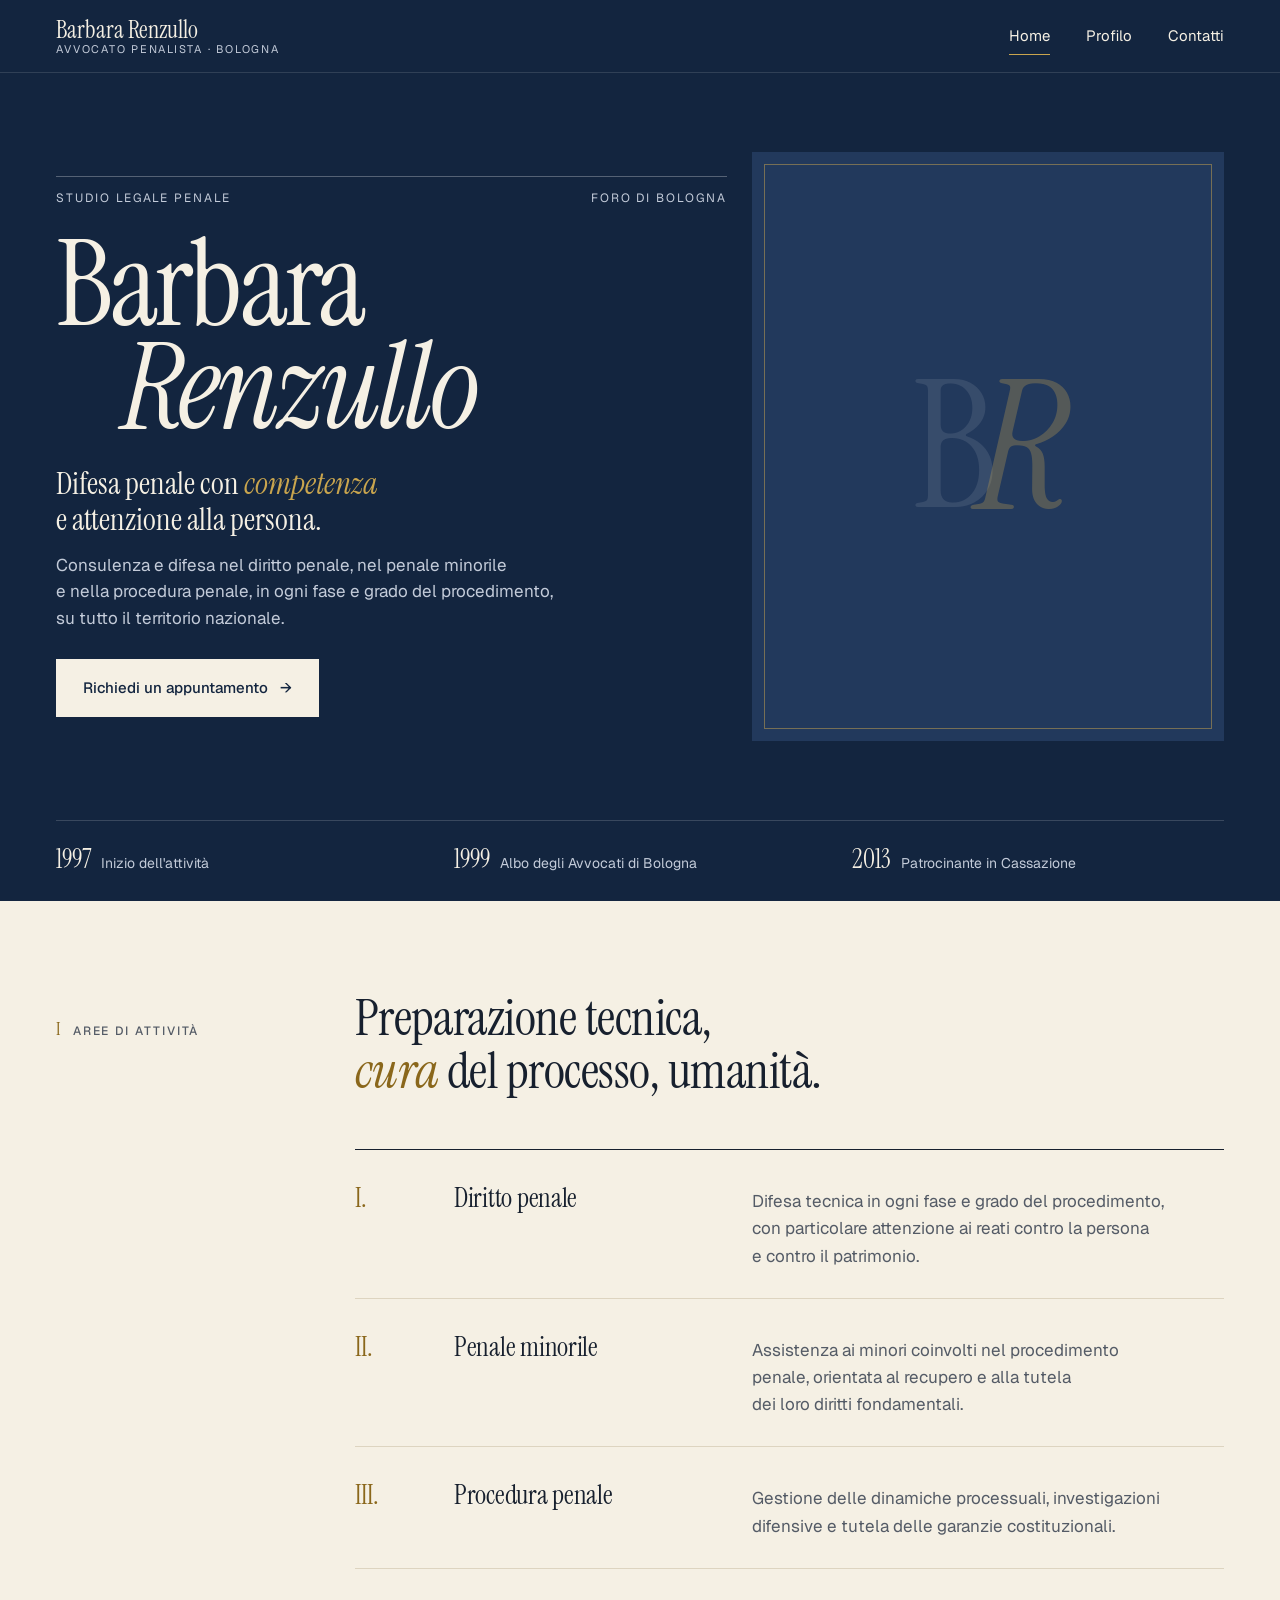
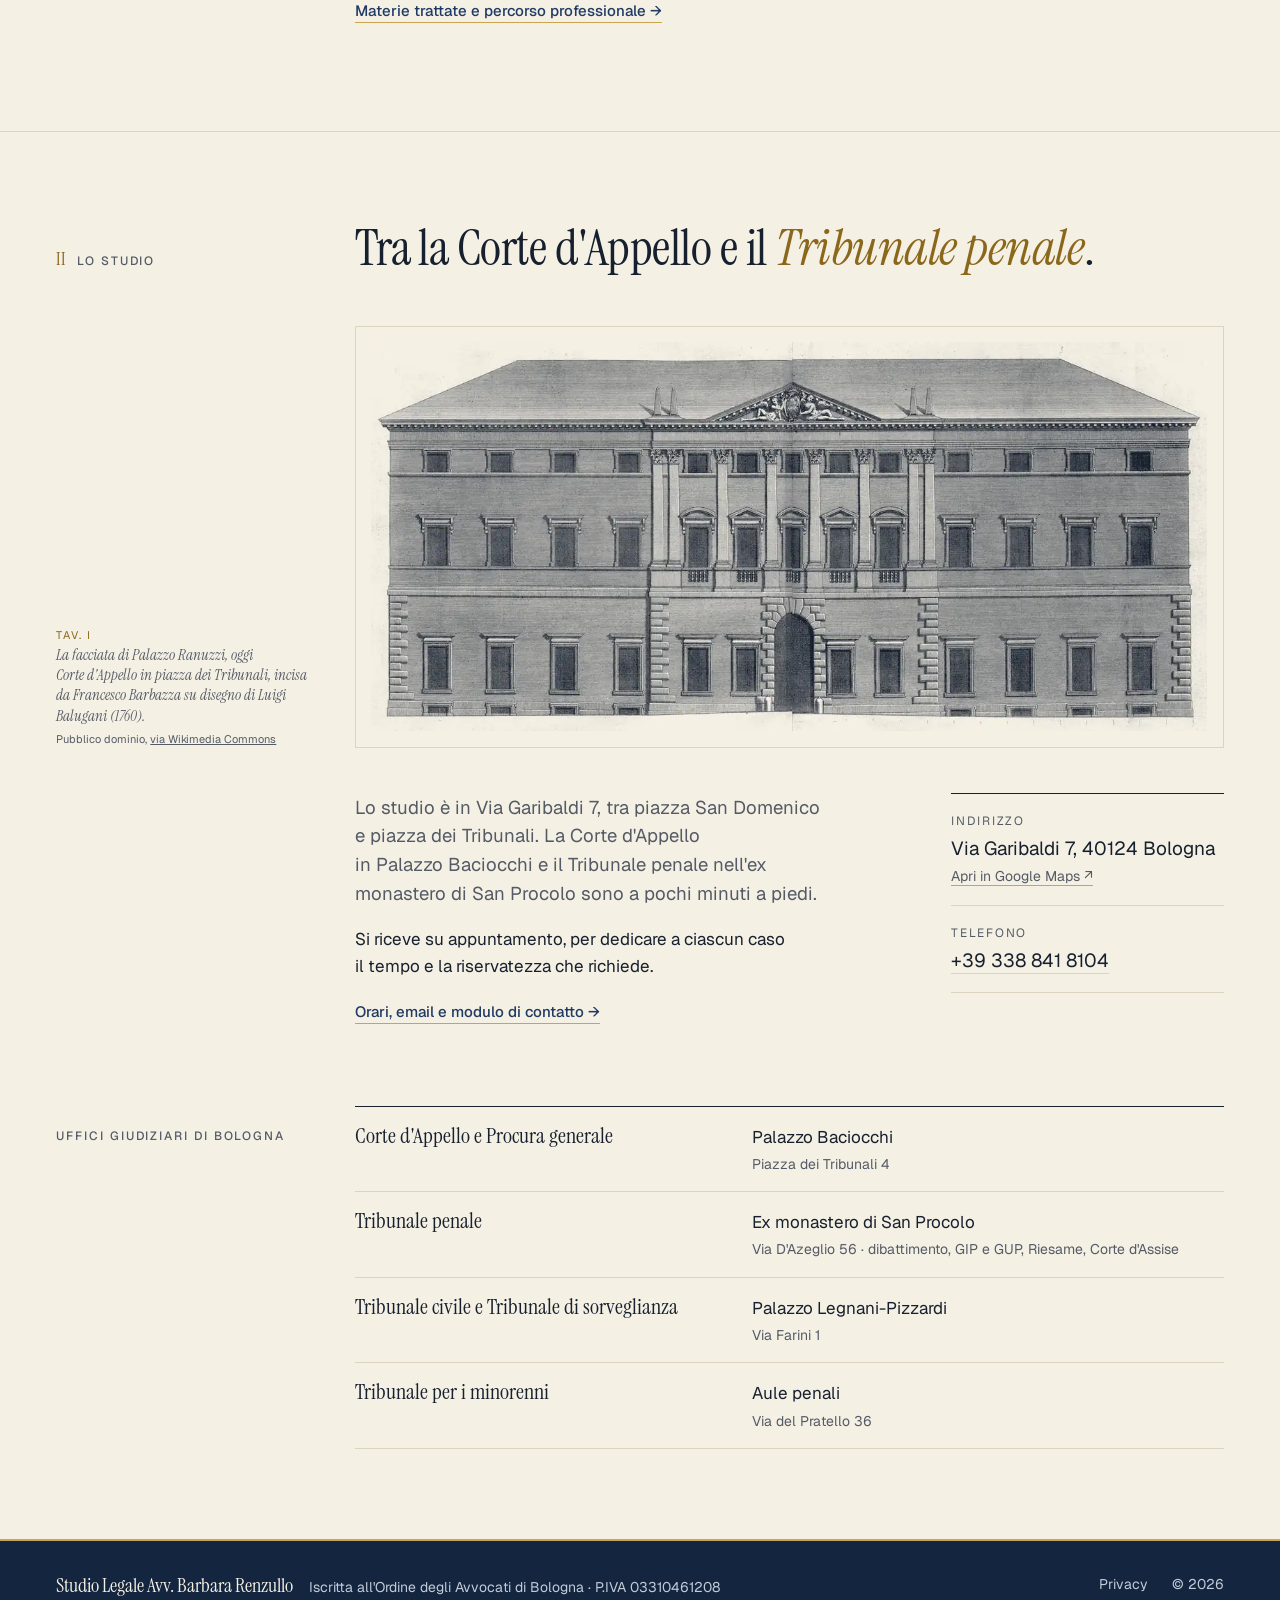
==== commit c6baf2ab: "correzioni post feedback 1" ====
--- a/index.html
+++ b/index.html
@@ -9,7 +9,7 @@
 <link rel="preconnect" href="https://fonts.googleapis.com">
 <link rel="preconnect" href="https://fonts.gstatic.com" crossorigin>
 <link href="https://fonts.googleapis.com/css2?family=Geist:wght@400;500&family=Instrument+Serif:ital@0;1&display=swap" rel="stylesheet">
-<link rel="stylesheet" href="assets/css/style.css?v=6">
+<link rel="stylesheet" href="assets/css/style.css?v=7">
 </head>
 <body class="home con-barra">
 <a class="skip" href="#contenuto">Vai al&nbsp;contenuto</a>
@@ -31,9 +31,9 @@
     <div class="g12 hero-griglia">
       <div class="hero-testo">
         <div class="meta-riga"><span>Studio legale&nbsp;penale</span><span>Foro di&nbsp;Bologna</span></div>
-        <h1 class="nome"><span>Barbara</span><span class="rientro">Renzullo<i>.</i></span></h1>
-        <p class="claim">Difesa penale con <em>rigore</em> e&nbsp;attenzione alla&nbsp;persona.</p>
-        <p class="lead">Consulenza e&nbsp;difesa nel&nbsp;diritto penale, nel&nbsp;penale minorile e&nbsp;nella procedura penale, in&nbsp;ogni fase e&nbsp;grado del&nbsp;procedimento.</p>
+        <h1 class="nome"><span>Barbara</span><span class="rientro">Renzullo</span></h1>
+        <p class="claim">Difesa penale con <em>competenza</em> e&nbsp;attenzione alla&nbsp;persona.</p>
+        <p class="lead">Consulenza e&nbsp;difesa nel&nbsp;diritto penale, nel&nbsp;penale minorile e&nbsp;nella procedura penale, in&nbsp;ogni fase e&nbsp;grado del&nbsp;procedimento, su&nbsp;tutto il&nbsp;territorio&nbsp;nazionale.</p>
         <a class="btn" href="contatti.html">Richiedi un&nbsp;appuntamento <span class="freccia" aria-hidden="true">→</span></a>
       </div>
       <figure class="ritratto hero-ritratto">
@@ -58,14 +58,14 @@
   <div class="wrap">
     <div class="g12 sez-testa">
       <p class="etichetta c-eti"><span class="n">I</span><span>Aree di&nbsp;attività</span></p>
-      <h2 class="c-titolo">Competenza tecnica, <em>rigore</em> processuale,&nbsp;umanità.</h2>
+      <h2 class="c-titolo">Preparazione tecnica, <em>cura</em> del&nbsp;processo,&nbsp;umanità.</h2>
     </div>
     <div class="g12">
       <div class="c-cont">
         <ol class="indice">
           <li><span class="num">I.</span><h3>Diritto&nbsp;penale</h3><p>Difesa tecnica in&nbsp;ogni fase e&nbsp;grado del&nbsp;procedimento, con&nbsp;particolare attenzione ai&nbsp;reati contro la&nbsp;persona e&nbsp;contro il&nbsp;patrimonio.</p></li>
           <li><span class="num">II.</span><h3>Penale&nbsp;minorile</h3><p>Assistenza ai&nbsp;minori coinvolti nel&nbsp;procedimento penale, orientata al&nbsp;recupero e&nbsp;alla tutela dei&nbsp;loro diritti&nbsp;fondamentali.</p></li>
-          <li><span class="num">III.</span><h3>Procedura&nbsp;penale</h3><p>Gestione delle dinamiche processuali, investigazioni difensive e&nbsp;applicazione rigorosa delle garanzie costituzionali.</p></li>
+          <li><span class="num">III.</span><h3>Procedura&nbsp;penale</h3><p>Gestione delle dinamiche processuali, investigazioni difensive e&nbsp;tutela delle garanzie costituzionali.</p></li>
         </ol>
         <p class="dopo-elenco"><a class="link-freccia" href="profilo.html#materie">Materie trattate e&nbsp;percorso professionale&nbsp;→</a></p>
       </div>
@@ -116,6 +116,6 @@
   <a class="chiama" href="tel:+393388418104">Chiama</a>
   <a class="scrivi" href="contatti.html#modulo-contatti">Scrivi</a>
 </nav>
-<script src="assets/js/main.js?v=6"></script>
+<script src="assets/js/main.js?v=7"></script>
 </body>
 </html>
--- a/assets/css/style.css
+++ b/assets/css/style.css
@@ -3,15 +3,16 @@
    Contenuto: dalla colonna 4 alla 12. */
 
 :root {
-  --carta: #f7f6f2;
-  --carta-2: #efede6;
+  --carta: #f5f0e4;     /* panna */
+  --carta-2: #ebe3d1;   /* panna più carica, per le fasce chiare */
   --inchiostro: #17202e;
   --grigio: #545b66;
-  --linea: #dcd9d0;
+  --linea: #ddd4c0;
   --blu: #1f3a63;        /* blu giurisprudenza (feluca) */
   --blu-notte: #13253f;
   --blu-tenue: #22395c;
-  --giallo: #c9a54e;     /* giallo di Barbara, usato solo come accento */
+  --giallo: #c9a54e;     /* giallo di Barbara: oro su fondo blu e per filetti */
+  --oro: #8a671b;        /* oro scuro per le scritte su panna (contrasto AA) */
   --su-scuro: #c3cbd9;   /* testo secondario su fondo blu */
 
   --max: 1440px;
@@ -46,14 +47,14 @@
 h1, h2, h3 { font-family: var(--serif); font-weight: 400; line-height: 1.05; margin: 0; letter-spacing: -0.01em; }
 h2 { font-size: clamp(34px, 4vw, 56px); }
 h3 { font-size: clamp(24px, 2.1vw, 30px); line-height: 1.15; }
-h2 em { font-style: italic; color: var(--blu); }
+h2 em { font-style: italic; color: var(--oro); }
 p { margin: 0 0 1em; }
 .lead { font-size: clamp(18px, 1.45vw, 21px); line-height: 1.55; color: var(--grigio); }
 .etichetta {
   font-size: 12px; letter-spacing: 0.16em; text-transform: uppercase; font-weight: 500;
   color: var(--grigio); display: flex; gap: 12px; align-items: baseline; margin: 0;
 }
-.etichetta .n { font-family: var(--serif); font-size: 18px; letter-spacing: 0.02em; color: var(--blu); text-transform: none; }
+.etichetta .n { font-family: var(--serif); font-size: 18px; letter-spacing: 0.02em; color: var(--oro); text-transform: none; }
 
 /* ---------- Griglia ---------- */
 .wrap { max-width: var(--max); margin: 0 auto; padding: 0 var(--margine); }
@@ -165,7 +166,7 @@
 /* ---------- Elenco aree (Home) ---------- */
 .indice { list-style: none; margin: 0; padding: 0; border-top: 1px solid var(--inchiostro); }
 .indice > li { display: grid; grid-template-columns: repeat(9, minmax(0, 1fr)); column-gap: var(--gap); padding: 28px 0; border-bottom: 1px solid var(--linea); align-items: baseline; }
-.indice .num { grid-column: 1 / 2; font-family: var(--serif); font-size: 26px; color: var(--blu); }
+.indice .num { grid-column: 1 / 2; font-family: var(--serif); font-size: 26px; color: var(--oro); }
 .indice h3 { grid-column: 2 / 5; }
 .indice p { grid-column: 5 / 10; margin: 0; color: var(--grigio); }
 .dopo-elenco { margin-top: 28px; }
@@ -218,9 +219,12 @@
 .scura .lead, .scura p { color: var(--su-scuro); }
 .scura h3 { color: var(--carta); }
 
+/* ---------- Fascia panna (Materie trattate): alterna il blu con il panna ---------- */
+.panna { background: var(--carta-2); border-top: 1px solid var(--linea); border-bottom: 1px solid var(--linea); }
+
 /* ---------- Profilo ---------- */
 .intro h1 { font-size: clamp(52px, 6.4vw, 104px); line-height: 0.95; letter-spacing: -0.02em; }
-.intro h1 em { font-style: italic; color: var(--blu); }
+.intro h1 em { font-style: italic; color: var(--oro); }
 .intro .lead { margin-top: 28px; }
 .citazione {
   font-family: var(--serif); font-style: italic; font-size: clamp(22px, 2vw, 28px); line-height: 1.3;
@@ -250,22 +254,19 @@
 }
 
 .ambiti { display: flex; flex-wrap: wrap; gap: 10px; margin: 0 0 36px; padding: 0; list-style: none; }
-.ambiti li { border: 1px solid rgba(255, 255, 255, .3); padding: 8px 14px; font-size: 14px; color: var(--carta); }
-.materie { display: grid; grid-template-columns: repeat(3, minmax(0, 1fr)); column-gap: var(--gap); border-top: 1px solid rgba(255, 255, 255, .3); }
-.materie > div { padding: 26px 0 30px; border-bottom: 1px solid rgba(255, 255, 255, .14); }
-.materie .num { font-family: var(--serif); font-size: 20px; color: var(--giallo); display: block; margin-bottom: 12px; }
-.materie h3 { font-size: 25px; margin-bottom: 10px; }
-.materie p { margin: 0; font-size: 16px; }
-.parte-civile { margin-top: 36px; padding: 22px 26px; border: 1px solid rgba(201, 165, 78, .55); }
+.ambiti li { border: 1px solid var(--inchiostro); padding: 8px 14px; font-size: 14px; color: var(--inchiostro); }
+.materie { display: grid; grid-template-columns: repeat(3, minmax(0, 1fr)); column-gap: var(--gap); border-top: 1px solid var(--inchiostro); }
+.materie > div { padding: 22px 0 24px; border-bottom: 1px solid var(--linea); display: flex; align-items: baseline; gap: 14px; }
+.materie .num { font-family: var(--serif); font-size: 20px; color: var(--oro); min-width: 2.2em; }
+.materie h3 { font-size: 25px; }
+.parte-civile { margin-top: 36px; padding: 22px 26px; border: 1px solid var(--giallo); background: var(--carta); }
 .parte-civile p { margin: 0; }
-.parte-civile strong { color: var(--carta); font-weight: 500; }
+.parte-civile strong { color: var(--inchiostro); font-weight: 500; }
 @media (max-width: 1100px) { .materie { grid-template-columns: repeat(2, minmax(0, 1fr)); } }
 @media (max-width: 600px) {
   .materie { grid-template-columns: 1fr; }
-  .materie > div { padding: 20px 0 22px; }
-  .materie .num { display: inline; margin-right: 10px; }
-  .materie h3 { display: inline; }
-  .materie p { margin-top: 8px; }
+  .materie > div { padding: 16px 0 18px; }
+  .materie h3 { font-size: 23px; }
 }
 
 .fascia-cta { padding: clamp(40px, 5vw, 64px) 0; }
@@ -311,7 +312,7 @@
 }
 .tavola figcaption span {
   display: block; font-family: var(--sans); font-style: normal; font-size: 11px; letter-spacing: 0.16em;
-  text-transform: uppercase; color: var(--blu); margin-bottom: 2px;
+  text-transform: uppercase; color: var(--oro); margin-bottom: 2px;
 }
 .tavola figcaption small, .tavola-larga figcaption small {
   display: block; margin-top: 6px; font-family: var(--sans); font-style: normal; font-size: 11px; line-height: 1.45; color: var(--grigio);
@@ -326,7 +327,7 @@
 }
 .tavola-larga figcaption span {
   display: block; font-family: var(--sans); font-style: normal; font-size: 11px; letter-spacing: 0.16em;
-  text-transform: uppercase; color: var(--blu); margin-bottom: 2px;
+  text-transform: uppercase; color: var(--oro); margin-bottom: 2px;
 }
 @media (max-width: 900px) {
   .tavola-larga figcaption { grid-row: auto; max-width: none; margin-top: 10px; }
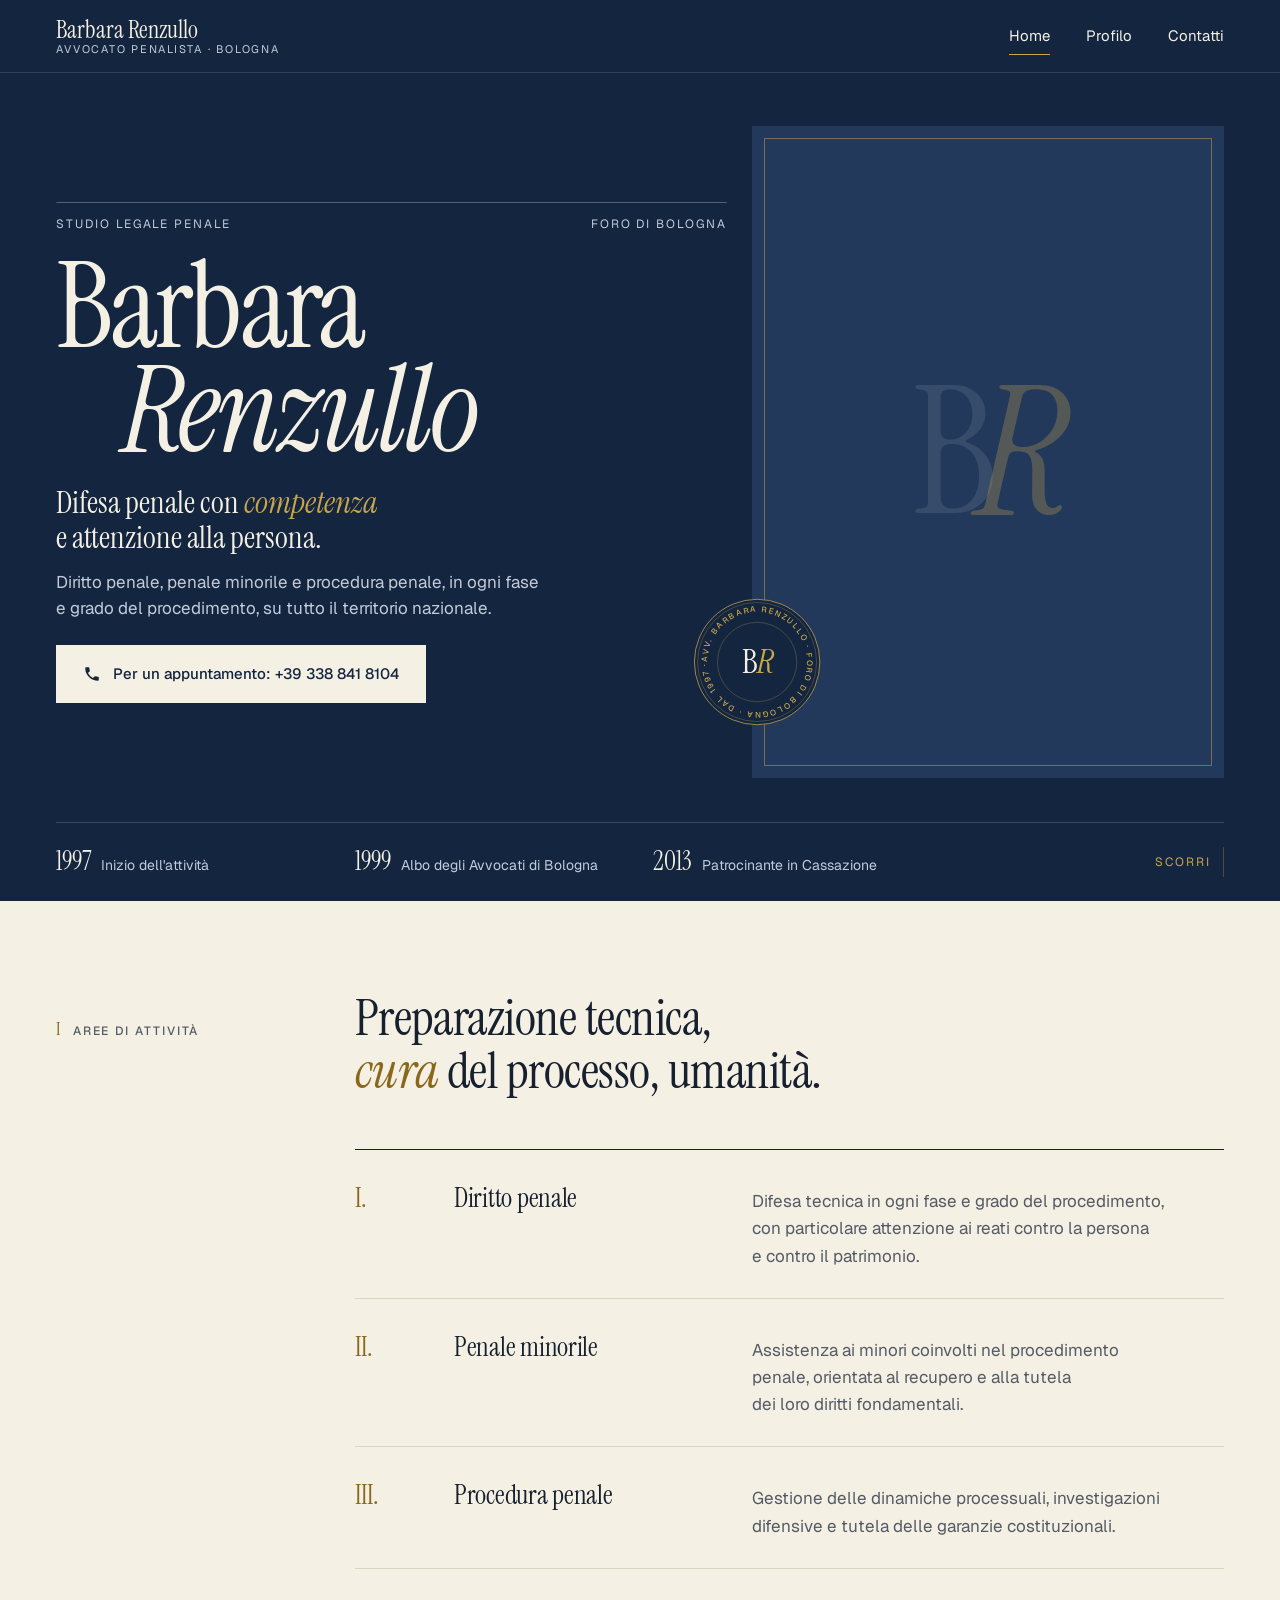
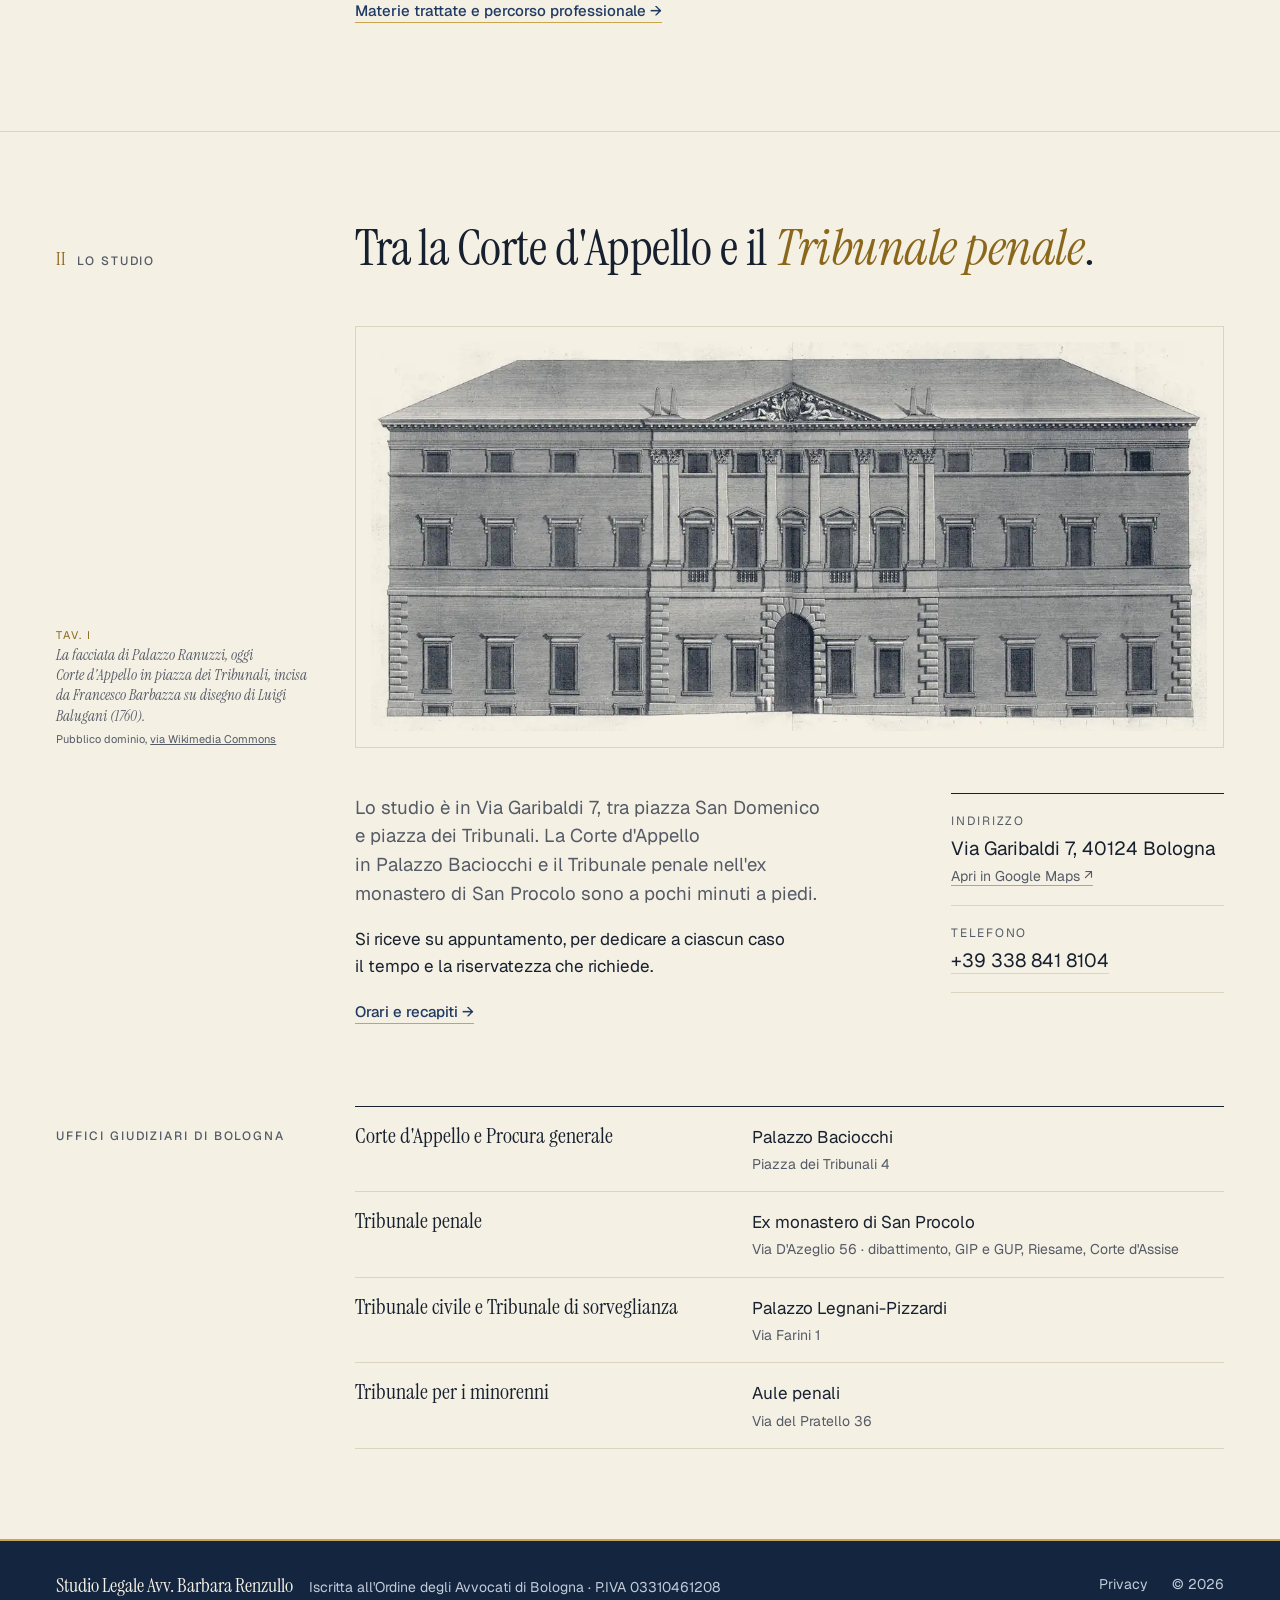
==== commit 08b15171: "Appuntamenti solo per telefono (via il modulo), incisione a strati dall'angolo sulle tavole desktop " ====
--- a/index.html
+++ b/index.html
@@ -9,7 +9,7 @@
 <link rel="preconnect" href="https://fonts.googleapis.com">
 <link rel="preconnect" href="https://fonts.gstatic.com" crossorigin>
 <link href="https://fonts.googleapis.com/css2?family=Geist:wght@400;500&family=Instrument+Serif:ital@0;1&display=swap" rel="stylesheet">
-<link rel="stylesheet" href="assets/css/style.css?v=7">
+<link rel="stylesheet" href="assets/css/style.css?v=12">
 </head>
 <body class="home con-barra">
 <a class="skip" href="#contenuto">Vai al&nbsp;contenuto</a>
@@ -21,6 +21,11 @@
       <a href="index.html" aria-current="page">Home</a>
       <a href="profilo.html">Profilo</a>
       <a href="contatti.html">Contatti</a>
+      <div class="nav-extra">
+        <a href="tel:+393388418104">+39 338 841&nbsp;8104</a>
+        <a href="mailto:avv.renzullo3@gmail.com">avv.renzullo3@gmail.com</a>
+        <span>Via&nbsp;Garibaldi 7,&nbsp;Bologna</span>
+      </div>
     </nav>
   </div>
 </header>
@@ -33,13 +38,21 @@
         <div class="meta-riga"><span>Studio legale&nbsp;penale</span><span>Foro di&nbsp;Bologna</span></div>
         <h1 class="nome"><span>Barbara</span><span class="rientro">Renzullo</span></h1>
         <p class="claim">Difesa penale con <em>competenza</em> e&nbsp;attenzione alla&nbsp;persona.</p>
-        <p class="lead">Consulenza e&nbsp;difesa nel&nbsp;diritto penale, nel&nbsp;penale minorile e&nbsp;nella procedura penale, in&nbsp;ogni fase e&nbsp;grado del&nbsp;procedimento, su&nbsp;tutto il&nbsp;territorio&nbsp;nazionale.</p>
-        <a class="btn" href="contatti.html">Richiedi un&nbsp;appuntamento <span class="freccia" aria-hidden="true">→</span></a>
+        <p class="lead">Diritto penale, penale minorile e&nbsp;procedura penale, in&nbsp;ogni fase e&nbsp;grado del&nbsp;procedimento, su&nbsp;tutto il&nbsp;territorio&nbsp;nazionale.</p>
+        <a class="btn btn-tel" href="tel:+393388418104"><svg class="icona-tel" viewBox="0 0 24 24" aria-hidden="true"><path d="M6.6 10.8a15.1 15.1 0 0 0 6.6 6.6l2.2-2.2a1 1 0 0 1 1-.25 11.4 11.4 0 0 0 3.6.57 1 1 0 0 1 1 1V20a1 1 0 0 1-1 1A17 17 0 0 1 3 4a1 1 0 0 1 1-1h3.5a1 1 0 0 1 1 1c0 1.25.2 2.45.57 3.57a1 1 0 0 1-.25 1z"/></svg>Per&nbsp;un&nbsp;appuntamento: +39 338 841&nbsp;8104</a>
       </div>
       <figure class="ritratto hero-ritratto">
         <!-- Quando c'è la foto: sostituire il blocco "ritratto-attesa" qui sotto con
              <img src="assets/img/foto/ritratto-barbara.webp" alt="Avv. Barbara Renzullo" width="1000" height="1250" fetchpriority="high"> -->
         <div class="ritratto-attesa" aria-hidden="true"><span>B</span><span>R</span></div>
+        <svg class="sigillo" viewBox="0 0 200 200" aria-hidden="true" focusable="false">
+          <defs><path id="giro" d="M100,100 m-78,0 a78,78 0 1,1 156,0 a78,78 0 1,1 -156,0"/></defs>
+          <circle class="sg-fondo" cx="100" cy="100" r="98"/>
+          <circle class="sg-linea" cx="100" cy="100" r="93"/>
+          <circle class="sg-linea" cx="100" cy="100" r="62"/>
+          <g class="sg-giro"><text><textPath href="#giro" textLength="488" lengthAdjust="spacing">AVV. BARBARA RENZULLO · FORO DI&nbsp;BOLOGNA · DAL&nbsp;1997 ·</textPath></text></g>
+          <text class="sg-mono" x="100" y="117" text-anchor="middle">B<tspan>R</tspan></text>
+        </svg>
       </figure>
     </div>
   </div>
@@ -49,12 +62,13 @@
         <li><b>1997</b>Inizio&nbsp;dell'attività</li>
         <li><b>1999</b>Albo degli Avvocati di&nbsp;Bologna</li>
         <li><b>2013</b>Patrocinante in&nbsp;Cassazione</li>
+        <li class="scorri-li"><a class="scorri" href="#aree">Scorri <span class="scorri-linea" aria-hidden="true"></span></a></li>
       </ul>
     </div>
   </div>
 </section>
 
-<section>
+<section id="aree">
   <div class="wrap">
     <div class="g12 sez-testa">
       <p class="etichetta c-eti"><span class="n">I</span><span>Aree di&nbsp;attività</span></p>
@@ -80,29 +94,29 @@
       <h2 class="c-titolo">Tra&nbsp;la&nbsp;Corte&nbsp;d'Appello e&nbsp;il <em>Tribunale&nbsp;penale</em>.</h2>
     </div>
     <figure class="g12 tavola-larga">
-      <img class="c-cont" src="assets/img/tavole/ranuzzi-1760.webp" srcset="assets/img/tavole/ranuzzi-1760-800.webp 800w, assets/img/tavole/ranuzzi-1760.webp 1200w" sizes="(max-width: 900px) 100vw, 68vw" width="1200" height="558" alt="Facciata di Palazzo Ranuzzi in un'incisione del 1760" loading="lazy">
+      <picture class="c-cont"><source media="(max-width: 900px)" srcset="assets/img/tavole/ranuzzi-1760-800.webp"><img src="assets/img/tavole/ranuzzi-1760.webp" width="1200" height="558" alt="Facciata di Palazzo Ranuzzi in un'incisione del 1760" loading="lazy"></picture>
       <figcaption class="c-eti"><span>Tav.&nbsp;I</span>La&nbsp;facciata di&nbsp;Palazzo&nbsp;Ranuzzi, oggi Corte&nbsp;d'Appello in&nbsp;piazza dei&nbsp;Tribunali, incisa da&nbsp;Francesco Barbazza su&nbsp;disegno di&nbsp;Luigi Balugani (1760).<small>Pubblico dominio, <a href="https://commons.wikimedia.org/wiki/File:Piante,_facciata,_e_spaccati_del_Palazzo_Senatorio_Ranuzzi_in_Bologna_(IA_gri_33125010904395).pdf" target="_blank" rel="noopener">via&nbsp;Wikimedia&nbsp;Commons</a></small></figcaption>
     </figure>
     <div class="g12">
       <div class="studio-testo">
         <p class="lead">Lo&nbsp;studio è&nbsp;in&nbsp;Via&nbsp;Garibaldi 7, tra&nbsp;piazza&nbsp;San&nbsp;Domenico e&nbsp;piazza dei&nbsp;Tribunali. La&nbsp;Corte&nbsp;d'Appello in&nbsp;Palazzo&nbsp;Baciocchi e&nbsp;il&nbsp;Tribunale penale nell'ex monastero di&nbsp;San&nbsp;Procolo sono a&nbsp;pochi minuti&nbsp;a&nbsp;piedi.</p>
         <p>Si riceve su&nbsp;appuntamento, per&nbsp;dedicare a&nbsp;ciascun caso il&nbsp;tempo e&nbsp;la&nbsp;riservatezza che&nbsp;richiede.</p>
-        <p><a class="link-freccia" href="contatti.html">Orari, email e&nbsp;modulo di&nbsp;contatto&nbsp;→</a></p>
+        <p><a class="link-freccia" href="contatti.html">Orari e&nbsp;recapiti&nbsp;→</a></p>
       </div>
       <dl class="voci studio-voci">
         <div><dt>Indirizzo</dt><dd>Via&nbsp;Garibaldi 7, 40124 Bologna<small><a href="https://maps.app.goo.gl/C2XstMDT9rUsqEiU8" target="_blank" rel="noopener">Apri in&nbsp;Google Maps&nbsp;↗</a></small></dd></div>
         <div><dt>Telefono</dt><dd><a href="tel:+393388418104">+39 338 841&nbsp;8104</a></dd></div>
       </dl>
     </div>
-    <div class="g12 uffici-riga">
-      <p class="etichetta c-eti etichetta-voci">Uffici giudiziari di&nbsp;Bologna</p>
-      <dl class="uffici c-cont">
+    <details class="uffici-riga" open>
+      <summary class="etichetta etichetta-voci">Uffici giudiziari di&nbsp;Bologna</summary>
+      <dl class="uffici">
         <div><dt>Corte&nbsp;d'Appello e&nbsp;Procura generale</dt><dd>Palazzo&nbsp;Baciocchi<small>Piazza dei&nbsp;Tribunali&nbsp;4</small></dd></div>
         <div><dt>Tribunale penale</dt><dd>Ex monastero di&nbsp;San&nbsp;Procolo<small>Via&nbsp;D'Azeglio 56 · dibattimento, GIP e&nbsp;GUP, Riesame, Corte&nbsp;d'Assise</small></dd></div>
         <div><dt>Tribunale civile e&nbsp;Tribunale di&nbsp;sorveglianza</dt><dd>Palazzo&nbsp;Legnani-Pizzardi<small>Via&nbsp;Farini&nbsp;1</small></dd></div>
         <div><dt>Tribunale per&nbsp;i&nbsp;minorenni</dt><dd>Aule penali<small>Via del&nbsp;Pratello&nbsp;36</small></dd></div>
       </dl>
-    </div>
+    </details>
   </div>
 </section>
 </main>
@@ -112,10 +126,10 @@
     <nav aria-label="Secondaria"><a href="privacy.html">Privacy</a><span>©&nbsp;2026</span></nav>
   </div>
 </footer>
-<nav class="barra-mobile" aria-label="Contatto rapido">
-  <a class="chiama" href="tel:+393388418104">Chiama</a>
-  <a class="scrivi" href="contatti.html#modulo-contatti">Scrivi</a>
+<nav class="barra-mobile" aria-label="Azioni rapide">
+  <button class="barra-menu" type="button" aria-expanded="false" aria-controls="nav"><span class="hamb" aria-hidden="true"><i></i><i></i></span><span class="vh">Menu</span></button>
+  <a class="prenota" href="tel:+393388418104"><svg class="icona-tel" viewBox="0 0 24 24" aria-hidden="true"><path d="M6.6 10.8a15.1 15.1 0 0 0 6.6 6.6l2.2-2.2a1 1 0 0 1 1-.25 11.4 11.4 0 0 0 3.6.57 1 1 0 0 1 1 1V20a1 1 0 0 1-1 1A17 17 0 0 1 3 4a1 1 0 0 1 1-1h3.5a1 1 0 0 1 1 1c0 1.25.2 2.45.57 3.57a1 1 0 0 1-.25 1z"/></svg>Chiama per&nbsp;un&nbsp;appuntamento</a>
 </nav>
-<script src="assets/js/main.js?v=7"></script>
+<script src="assets/js/main.js?v=12"></script>
 </body>
 </html>
--- a/assets/css/style.css
+++ b/assets/css/style.css
@@ -321,7 +321,8 @@
 
 /* Tavola larga (Home): l'incisione del 1760 su tutta la colonna del contenuto */
 .tavola-larga { margin: clamp(28px, 3.5vw, 48px) 0; align-items: end; }
-.tavola-larga img { width: 100%; height: auto; background: var(--carta); border: 1px solid var(--linea); padding: clamp(8px, 1.2vw, 16px); }
+.tavola-larga picture { display: block; }
+.tavola-larga img { display: block; width: 100%; height: auto; background: var(--carta); border: 1px solid var(--linea); padding: clamp(8px, 1.2vw, 16px); }
 .tavola-larga figcaption {
   grid-row: 1; font-family: var(--serif); font-style: italic; font-size: 15px; line-height: 1.35; color: var(--grigio); max-width: 260px;
 }
@@ -388,3 +389,390 @@
 }
 
 @media (prefers-reduced-motion: reduce) { * { transition: none !important; scroll-behavior: auto !important; } }
+
+/* ---------- Tratti d'identità ---------- */
+/* Invito a scorrere, nella riga dei fatti in fondo alla prima schermata */
+.hero-fatti li { grid-column: span 3; }
+.hero-fatti .scorri-li { justify-self: end; align-self: center; }
+.scorri {
+  display: inline-flex; align-items: center; gap: 12px; color: var(--giallo); text-decoration: none;
+  font-size: 12px; letter-spacing: .16em; text-transform: uppercase;
+}
+.scorri-linea { position: relative; width: 1px; height: 30px; background: rgba(201, 165, 78, .3); overflow: hidden; }
+.scorri-linea::after { content: ""; position: absolute; left: 0; top: -40%; width: 1px; height: 40%; background: var(--giallo); }
+
+/* Sigillo dello studio, a cavallo del bordo sinistro del ritratto */
+.hero-ritratto { overflow: visible; }
+.hero-ritratto .ritratto-attesa { overflow: hidden; }
+.sigillo {
+  position: absolute; left: 0; bottom: 8%; width: clamp(120px, 10vw, 168px); height: auto;
+  transform: translateX(-46%); z-index: 2; pointer-events: none;
+}
+.sg-fondo { fill: var(--blu-notte); stroke: var(--giallo); stroke-width: 1.2; }
+.sg-linea { fill: none; stroke: rgba(201, 165, 78, .55); stroke-width: .8; }
+.sg-giro { transform-origin: 100px 100px; }
+.sg-giro text { font-family: var(--sans); font-size: 12.5px; font-weight: 500; letter-spacing: .12em; fill: var(--giallo); }
+.sg-mono { font-family: var(--serif); font-size: 52px; fill: var(--carta); letter-spacing: -0.04em; }
+.sg-mono tspan { font-style: italic; fill: var(--giallo); }
+
+/* Desktop: la prima schermata sta tutta nella finestra */
+@media (min-width: 901px) {
+  .hero { min-height: 0; height: calc(100svh - 72px); max-height: 1100px; padding-top: clamp(20px, 4vh, 56px); }
+  .nome { font-size: min(9.4vw, 15vh, 164px); margin: clamp(10px, 2.4vh, 24px) 0 clamp(12px, 2.6vh, 28px); }
+  .claim { font-size: min(2.4vw, 4.4vh, 36px); margin: clamp(12px, 2.6vh, 28px) 0 clamp(8px, 1.4vh, 14px); }
+  .hero .lead { font-size: min(17px, 2.3vh); margin-bottom: clamp(14px, 2.6vh, 28px); }
+  .hero-ritratto { aspect-ratio: auto; height: calc(100svh - 72px - clamp(20px, 4vh, 56px) - 140px); max-height: 820px; align-self: center; }
+  .hero-fatti { margin-top: clamp(16px, 3vh, 40px); }
+  .hero-fatti ul { padding: clamp(12px, 2vh, 18px) 0; }
+}
+
+/* Movimento solo su schermi grandi e se l'utente non lo ha ridotto */
+@property --tratto { syntax: "<length>"; inherits: false; initial-value: 0px; }
+@property --fronte { syntax: "<percentage>"; inherits: false; initial-value: -20%; }
+
+@media (min-width: 901px) and (prefers-reduced-motion: no-preference) {
+  .sg-giro { animation: sg-ruota 90s linear infinite; }
+  .scorri-linea::after { animation: scorri 2.4s cubic-bezier(.6, 0, .3, 1) infinite; }
+  .nome span { animation: nome-su 1.1s cubic-bezier(.2, .7, .1, 1) both; }
+  .nome .rientro { animation-delay: .18s; }
+  .claim, .hero .lead, .hero .btn { animation: nome-su 1s .45s cubic-bezier(.2, .7, .1, 1) both; }
+  .meta-riga { animation: riga 1.2s cubic-bezier(.2, .7, .1, 1) both; }
+
+}
+@keyframes sg-ruota { to { transform: rotate(360deg); } }
+@keyframes scorri { to { top: 100%; } }
+@keyframes nome-su { from { opacity: 0; transform: translateY(.35em); } }
+@keyframes riga { from { clip-path: inset(0 100% 0 0); } to { clip-path: inset(0 0 0 0); } }
+}
+
+@media (max-width: 900px) {
+  .hero-fatti li { grid-column: auto; }
+  .hero-fatti .scorri-li { display: none; }
+  .sigillo { width: 104px; left: auto; right: 0; bottom: 0; transform: translate(14%, 24%); }
+}
+
+/* ================================================================
+   v10 · Mobile: meno informazioni, più gerarchia
+   Un'idea per blocco; i dettagli si aprono a richiesta.
+   ================================================================ */
+/* Uffici giudiziari: dettaglio apribile (aperto su desktop) */
+.uffici-riga { display: block; }
+.uffici-riga > summary { list-style: none; cursor: pointer; }
+.uffici-riga > summary::-webkit-details-marker { display: none; }
+@media (min-width: 901px) {
+  .uffici-riga { display: flow-root; }
+  .uffici-riga > summary { float: left; width: calc((100% - 11 * var(--gap)) * 3 / 12 + 2 * var(--gap)); pointer-events: none; }
+  .uffici-riga > .uffici { margin-left: calc((100% - 11 * var(--gap)) * 3 / 12 + 3 * var(--gap)); }
+}
+
+
+/* ================================================================
+   v11 · Telefono
+   Tre misure di testo, molta aria, un'idea per schermata.
+   Azioni in basso, a portata di pollice.
+   ================================================================ */
+@view-transition { navigation: auto; }
+
+.nav-extra { display: none; }
+
+@media (max-width: 900px) {
+  /* ---------- Sistema tipografico: grande / medio / piccolo ---------- */
+  :root { --m-margine: 22px; }
+  body { font-size: 15px; line-height: 1.6; }
+  .wrap { padding-left: var(--m-margine); padding-right: var(--m-margine); }
+  h2, .intro h1 { font-size: 34px; line-height: 1.04; }
+  h3, .indice h3, .materie h3, .uffici dt { font-size: 21px; line-height: 1.2; }
+  .lead, .hero .lead, .intro .lead { font-size: 15px; line-height: 1.6; }
+  .etichetta { font-size: 11px; letter-spacing: .16em; }
+  small, figcaption small { font-size: 12px; }
+  section { padding: 72px 0; }
+  .sez-testa { margin-bottom: 32px; row-gap: 14px; }
+
+  /* ---------- Header: solo il nome. Il menu è in basso ---------- */
+  .header .wrap { min-height: 60px; }
+  .menu-btn { display: none !important; }
+  .marchio span { font-size: 10px; }
+
+  /* ---------- Barra in basso ---------- */
+  body .barra-mobile.barra-mobile {
+    display: grid !important; grid-template-columns: 52px 1fr; gap: 8px; align-items: stretch;
+    position: fixed; left: 10px; right: 10px; bottom: calc(10px + env(safe-area-inset-bottom)); z-index: 60;
+    padding: 6px; background: none; border: 0;
+    border-radius: 999px;
+  }
+  body .footer { padding-bottom: 110px; }
+  .barra-mobile a, .barra-mobile button { -webkit-tap-highlight-color: transparent; }
+  .barra-menu, .barra-mobile .tel {
+    display: grid; place-items: center; border-radius: 999px; border: 0; padding: 0;
+    background: transparent; color: var(--carta); cursor: pointer;
+  }
+  .barra-mobile .tel svg { width: 20px; height: 20px; fill: var(--giallo); }
+  .prenota {
+    display: flex; align-items: center; justify-content: center; gap: 10px; min-height: 52px;
+    border-radius: 999px; background: var(--giallo); color: var(--blu-notte) !important;
+    font-size: 14.5px; font-weight: 500; text-decoration: none; position: relative; overflow: hidden; white-space: nowrap; padding: 0 18px !important;
+  }
+  .prenota::after { /* riflesso che passa ogni tanto: dice "sono un tasto" */
+    content: ""; position: absolute; inset: 0; transform: translateX(-120%);
+    background: linear-gradient(100deg, transparent 30%, rgba(255, 255, 255, .45) 50%, transparent 70%);
+  }
+  .hamb { position: relative; width: 20px; height: 12px; display: block; }
+  .hamb i { position: absolute; left: 0; right: 0; height: 1.5px; background: var(--carta); border-radius: 2px; transition: transform .45s cubic-bezier(.7, 0, .2, 1), top .45s cubic-bezier(.7, 0, .2, 1); }
+  .hamb i:first-child { top: 0; }
+  .hamb i:last-child { top: 10.5px; }
+  .menu-aperto .hamb i:first-child { top: 5.25px; transform: rotate(45deg); }
+  .menu-aperto .hamb i:last-child { top: 5.25px; transform: rotate(-45deg); }
+  .barra-mobile :is(a, button):active { transform: scale(.95); }
+  .barra-mobile :is(a, button) { transition: transform .15s ease; }
+
+  /* ---------- Menu a tutto schermo ---------- */
+  .nav, .home .nav {
+    display: flex !important; position: fixed; inset: 0; z-index: 50; flex-direction: column; justify-content: center;
+    gap: 0; padding: 0 var(--m-margine) 120px; background: var(--blu-notte); border: 0;
+    clip-path: circle(0 at 36px calc(100% - 36px)); visibility: hidden;
+    transition: clip-path .6s cubic-bezier(.7, 0, .2, 1), visibility 0s .6s;
+  }
+  .nav.aperto { clip-path: circle(150% at 36px calc(100% - 36px)); visibility: visible; transition: clip-path .7s cubic-bezier(.7, 0, .2, 1), visibility 0s; }
+  .nav > a, .home .nav > a {
+    font-family: var(--serif); font-size: 52px; line-height: 1.1; color: var(--carta); border: 0; padding: 6px 0;
+    opacity: 0; transform: translateY(24px); transition: opacity .3s, transform .3s;
+  }
+  .nav > a[aria-current="page"] { color: var(--giallo); font-style: italic; }
+  .nav.aperto > a { opacity: 1; transform: none; transition: opacity .5s, transform .6s cubic-bezier(.2, .7, .1, 1); }
+  .nav.aperto > a:nth-child(1) { transition-delay: .18s; }
+  .nav.aperto > a:nth-child(2) { transition-delay: .25s; }
+  .nav.aperto > a:nth-child(3) { transition-delay: .32s; }
+  .nav-extra {
+    display: flex; flex-direction: column; gap: 6px; margin-top: 40px; padding-top: 20px;
+    border-top: 1px solid rgba(201, 165, 78, .4); font-size: 13px; color: var(--su-scuro);
+    opacity: 0; transition: opacity .3s;
+  }
+  .nav .nav-extra a { color: var(--carta); text-decoration: none; padding: 0; border: 0; font-size: 15px; opacity: 1; transform: none; }
+  .nav.aperto .nav-extra { opacity: 1; transition: opacity .5s .42s; }
+  body.menu-aperto { overflow: hidden; }
+
+  /* ---------- Home: prima schermata a poster ---------- */
+  .hero { padding: 0; }
+  /* In home l'intestazione compare solo dopo il nome */
+  .home .header { position: fixed; top: 0; left: 0; right: 0; transform: translateY(-101%); transition: transform .45s cubic-bezier(.2, .7, .1, 1); }
+  .home.oltre-hero .header { transform: none; }
+  .home.menu-aperto .header { transform: none; transition: none; }
+  .menu-aperto .header .marchio { visibility: hidden; }
+  .hero > .wrap:first-child { padding: 0; }
+  .meta-riga, .hero .lead, .hero .btn, .hero-fatti .scorri-li { display: none; }
+  .hero-griglia { display: flex !important; flex-direction: column; position: static; }
+  .hero-ritratto {
+    order: -1; position: relative !important; width: 100% !important; max-width: none !important;
+    aspect-ratio: 1 / 1.02 !important; height: auto !important; margin: 0; background: var(--blu-tenue);
+  }
+  .hero-ritratto::after { inset: 14px; display: block !important; border-color: rgba(201, 165, 78, .45); }
+  .hero-ritratto::before { /* sfuma verso il nome */
+    content: ""; position: absolute; inset: 0; z-index: 1;
+    background: linear-gradient(to bottom, transparent 55%, var(--blu-notte) 98%);
+  }
+  .hero-ritratto .ritratto-attesa { display: flex !important; font-size: 150px; padding-bottom: 60px; }
+  .hero-ritratto img { position: absolute; inset: 0; }
+  .hero-ritratto .sigillo { position: absolute !important; top: 26px; right: 26px; left: auto; bottom: auto; width: 84px !important; transform: none !important; }
+  .hero-testo { position: relative; z-index: 2; margin-top: -86px; padding: 0 var(--m-margine); }
+  .nome { font-size: 56px; margin: 0 0 18px; }
+  .nome .rientro { padding-left: .5em; }
+  .claim { font-size: 21px; line-height: 1.25; margin: 0; max-width: 15em; }
+  .hero > .wrap:last-child { padding: 0 var(--m-margine); }
+  .hero-fatti { margin-top: 36px; }
+  .hero-fatti ul { display: grid !important; grid-template-columns: repeat(3, minmax(0, 1fr)); gap: 12px; padding: 18px 0 28px; }
+  .hero-fatti li { grid-column: auto !important; font-size: 11px; line-height: 1.35; }
+  .hero-fatti b { display: block; font-size: 30px; margin: 0 0 6px; }
+
+  /* ---------- Blocchi apribili (aree, uffici, istituti) ---------- */
+  .apribile { cursor: pointer; -webkit-tap-highlight-color: transparent; }
+  .apribile > :is(h3, dt) { display: flex; justify-content: space-between; align-items: center; gap: 12px; }
+  .apribile > :is(h3, dt)::after {
+    content: "+"; flex: none; width: 28px; height: 28px; display: grid; place-items: center;
+    font-family: var(--sans); font-size: 18px; color: var(--oro); border: 1px solid var(--linea); border-radius: 50%;
+    transition: transform .4s cubic-bezier(.2, .7, .1, 1), background .3s, color .3s;
+  }
+  .apribile.aperto > :is(h3, dt)::after { transform: rotate(45deg); background: var(--oro); color: var(--carta); border-color: var(--oro); }
+  .js-mob .apribile > :is(p, .corpo) {
+    display: block; max-height: 0; overflow: hidden; opacity: 0; margin: 0;
+    transition: max-height .45s cubic-bezier(.2, .7, .1, 1), opacity .3s, margin .45s;
+  }
+  .js-mob .apribile.aperto > :is(p, .corpo) { max-height: 14em; opacity: 1; margin-top: 10px; }
+
+  .indice > li { display: block; padding: 20px 0; }
+  .indice > li .num { display: block; font-size: 13px; margin-bottom: 4px; }
+  .indice p { color: var(--grigio); font-size: 14px; }
+  .dopo-elenco { margin-top: 28px; }
+
+  /* ---------- Lo studio: tavola + indirizzo, tutto il resto a richiesta ---------- */
+  .studio-testo, .tavola-larga figcaption { display: none; }
+  .tavola-larga { margin: 0 0 28px; }
+  .studio-voci { border-top: 0; }
+  .studio-voci div:has(a[href^="tel:"]) { display: none; }
+  .studio-voci dt { display: none; }
+  .studio-voci dd { font-size: 17px; }
+  .uffici-riga { margin-top: 8px; border-top: 1px solid var(--inchiostro); }
+  .uffici-riga > summary { display: flex; justify-content: space-between; align-items: center; padding: 18px 0; margin: 0; }
+  .uffici-riga > summary::after {
+    content: "+"; width: 28px; height: 28px; display: grid; place-items: center; font-size: 18px; color: var(--oro);
+    border: 1px solid var(--linea); border-radius: 50%; transition: transform .4s cubic-bezier(.2, .7, .1, 1);
+  }
+  .uffici-riga[open] > summary::after { transform: rotate(45deg); }
+  .uffici > div { padding: 14px 0; }
+  .uffici dt { font-size: 18px; }
+  .uffici dd { font-size: 14px; }
+
+  /* ---------- Profilo ---------- */
+  .intro { padding-top: 48px; }
+  .intro h1 { font-size: 46px; }
+  .intro blockquote, .profilo-citazione, .lapide { display: none !important; }
+  main:has(#materie) { display: flex; flex-direction: column; }
+  main:has(#materie) > .intro { order: -3; }
+  main:has(#materie) > #materie { order: -1; }
+  main:has(#materie) > section:not(.intro) .etichetta .n { display: none; }
+  .ambiti, .fascia-cta { display: none; }
+  .linea-tempo { row-gap: 18px; }
+  .linea-tempo p { display: none; }
+  .materie > div { padding: 14px 0; }
+  .parte-civile { padding: 18px 20px; font-size: 14px; }
+
+  /* ---------- Contatti ---------- */
+  .g12:has(> .contatti-voci) > .tavola { display: none; }
+  .contatti-voci { display: flex; flex-direction: column; }
+  .contatti-voci > div:has(a[href^="tel:"]) { order: -1; }
+  .contatti-voci > div:first-child dd small:first-of-type { display: none; }
+  .voci dd { font-size: 17px; }
+  input, select, textarea { font-size: 16px; border-radius: 10px; }
+  .modulo .btn, form .btn { border-radius: 999px; min-height: 54px; }
+  .btn:active { transform: scale(.97); }
+}
+
+/* ---------- Movimento (telefono): solo trasformazioni leggere ---------- */
+@media (max-width: 900px) and (prefers-reduced-motion: no-preference) {
+  .prenota::after { animation: riflesso 5s 2s ease-in-out infinite; }
+  .prenota .freccia { animation: spinta 2.6s ease-in-out infinite; }
+  .sg-giro { animation: sg-ruota 90s linear infinite; }
+  .hero-ritratto { animation: apri-ritratto 1.1s cubic-bezier(.7, 0, .2, 1) both; }
+  .nome span { animation: nome-su 1s .35s cubic-bezier(.2, .7, .1, 1) both; }
+  .nome .rientro { animation-delay: .5s; }
+  .claim { animation: nome-su 1s .7s cubic-bezier(.2, .7, .1, 1) both; }
+  .barra-mobile { animation: barra-su .6s .4s cubic-bezier(.2, .7, .1, 1) both; }
+  .js-mob .rivela { opacity: 0; transform: translateY(18px); transition: opacity .7s, transform .8s cubic-bezier(.2, .7, .1, 1); transition-delay: calc(var(--r, 0) * 70ms); }
+  .js-mob .rivela.visto { opacity: 1; transform: none; }
+}
+@keyframes riflesso { 0%, 70% { transform: translateX(-120%); } 100% { transform: translateX(120%); } }
+@keyframes spinta { 0%, 60%, 100% { transform: none; } 75% { transform: translateX(4px); } }
+@keyframes apri-ritratto { from { clip-path: inset(0 0 100% 0); } to { clip-path: inset(0 0 0 0); } }
+@keyframes barra-su { from { transform: translateY(140%); } }
+::view-transition-old(root), ::view-transition-new(root) { animation-duration: .35s; }
+@media (max-width: 900px) {
+  form :is(input:not([type="checkbox"]), select, textarea) { border-radius: 12px; }
+  .c-titolo:has(h1) .lead:only-of-type { display: none; }
+  main:has(#modulo-contatti) .intro .lead { display: none; }
+}
+
+/* v11.1 · spazi in testa a Profilo e Contatti, foto del profilo */
+.profilo-foto { display: none; }
+@media (max-width: 900px) {
+  .intro { padding: 28px 0 0; }
+  .intro .etichetta { margin-bottom: 14px; }
+  .intro + section.bordo, .intro + section { border-top: 0; padding-top: 28px; }
+  main:has(#materie) > #materie { margin-top: 56px; }
+  .profilo-foto {
+    display: block; position: relative; width: calc(100% + 2 * var(--m-margine)); max-width: none; aspect-ratio: 4 / 4.4;
+    margin: 24px calc(-1 * var(--m-margine)) 24px; background: var(--blu-tenue);
+  }
+  .profilo-foto::after { inset: 14px; }
+  .profilo-foto .ritratto-attesa { font-size: 140px; }
+  .profilo-foto img { position: absolute; inset: 0; }
+  .intro .lead { margin-top: 0; }
+}
+@supports not ((backdrop-filter: blur(1px)) or (-webkit-backdrop-filter: blur(1px))) {
+  @media (max-width: 900px) { body .barra-mobile.barra-mobile { background: var(--blu-notte); } }
+}
+@media (max-width: 900px) {
+  /* alone sfocato attorno alla barra: ciò che passa dietro si sfoca e sfuma */
+  body .barra-mobile.barra-mobile::before {
+    content: ""; position: absolute; z-index: -2; pointer-events: none;
+    left: -10px; right: -10px; top: -34px; bottom: calc(-10px - env(safe-area-inset-bottom));
+    -webkit-backdrop-filter: blur(12px); backdrop-filter: blur(12px);
+    -webkit-mask-image: linear-gradient(to top, #000 55%, transparent); mask-image: linear-gradient(to top, #000 55%, transparent);
+  }
+}
+@media (max-width: 900px) {
+  body .barra-mobile.barra-mobile::after {
+    content: ""; position: absolute; inset: 0; z-index: -1; pointer-events: none; border-radius: 999px;
+    background: rgba(19, 37, 63, .86); border: 1px solid rgba(201, 165, 78, .5);
+  }
+}
+
+/* ---------- Incisione dal vivo (desktop) ----------
+   Come lavora un incisore, partendo dall'angolo in alto a sinistra:
+   1. il disegno preparatorio a tratto sottile (contorni);
+   2. il primo tratteggio leggero, in una sola direzione;
+   3. il tratteggio incrociato che scurisce le ombre, fino all'inchiostro pieno.
+   Circa 12 secondi. Il contorno compare subito, così la tavola non è mai vuota. */
+@property --ca { syntax: "<percentage>"; inherits: false; initial-value: 0%; }
+@property --cb { syntax: "<percentage>"; inherits: false; initial-value: 0%; }
+@property --cc { syntax: "<percentage>"; inherits: false; initial-value: 0%; }
+@property --t1 { syntax: "<length>"; inherits: false; initial-value: .5px; }
+@property --t2 { syntax: "<length>"; inherits: false; initial-value: .4px; }
+.incisione { position: relative; display: block; }
+.tavola .incisione { max-width: 260px; }
+.incisione .strato { position: absolute; inset: 0; width: 100%; height: 100%; max-width: none; margin: 0; pointer-events: none; }
+@media (min-width: 901px) and (prefers-reduced-motion: no-preference) {
+  .incisione .l-tono { border-color: transparent !important; }
+  .incisione .l-contorno { border-color: var(--linea) !important; background: var(--carta) !important; position: absolute; }
+  .incisione .l-contorno {
+    -webkit-mask-image: linear-gradient(135deg, #000 calc(var(--ca) - 14%), transparent var(--ca));
+    mask-image: linear-gradient(135deg, #000 calc(var(--ca) - 14%), transparent var(--ca));
+  }
+  .incisione .l-tono {
+    filter: contrast(.5) brightness(1.2);
+    -webkit-mask-image: linear-gradient(135deg, #000 calc(var(--cb) - 16%), transparent var(--cb)), repeating-linear-gradient(45deg, #000 0 var(--t1), transparent var(--t1) 3px);
+    -webkit-mask-composite: source-in;
+    mask-image: linear-gradient(135deg, #000 calc(var(--cb) - 16%), transparent var(--cb)), repeating-linear-gradient(45deg, #000 0 var(--t1), transparent var(--t1) 3px);
+    mask-composite: intersect;
+  }
+  .incisione .l-inchiostro {
+    position: relative;
+    -webkit-mask-image: linear-gradient(135deg, #000 calc(var(--cc) - 18%), transparent var(--cc)), repeating-linear-gradient(-45deg, #000 0 var(--t2), transparent var(--t2) 3px), repeating-linear-gradient(45deg, #000 0 var(--t2), transparent var(--t2) 3px);
+    -webkit-mask-composite: source-in, source-over;
+    mask-image: linear-gradient(135deg, #000 calc(var(--cc) - 18%), transparent var(--cc)), repeating-linear-gradient(-45deg, #000 0 var(--t2), transparent var(--t2) 3px), repeating-linear-gradient(45deg, #000 0 var(--t2), transparent var(--t2) 3px);
+    mask-composite: intersect, add;
+  }
+  .stampata .l-contorno { animation: disegno 4.2s cubic-bezier(.4, .1, .3, 1) forwards; }
+  .stampata .l-tono { animation: tratteggio 6s 1.4s cubic-bezier(.4, .1, .3, 1) forwards; }
+  .stampata .l-inchiostro { animation: inchiostro 7s 4.8s cubic-bezier(.4, .1, .3, 1) forwards; }
+  .incisa .l-inchiostro { -webkit-mask-image: none; mask-image: none; }
+  .incisa .strato { visibility: hidden; }
+}
+@keyframes disegno { to { --ca: 118%; } }
+@keyframes tratteggio { 0% { --cb: 0%; --t1: .5px; } 70% { --cb: 120%; --t1: 1.1px; } 100% { --cb: 120%; --t1: 1.6px; } }
+@keyframes inchiostro { 0% { --cc: 0%; --t2: .4px; } 55% { --cc: 122%; --t2: .9px; } 100% { --cc: 122%; --t2: 3px; } }
+
+/* ---------- Appuntamenti solo per telefono ---------- */
+.icona-tel { width: 18px; height: 18px; fill: currentColor; flex: none; }
+.btn-tel { gap: 12px; }
+.chiamata h2 { margin-bottom: 14px; }
+.chiamata .numero {
+  display: block; font-family: var(--serif); font-size: clamp(38px, 3.4vw, 52px); line-height: 1.05;
+  color: var(--inchiostro); text-decoration: none; letter-spacing: -0.01em; margin-bottom: 14px; white-space: nowrap;
+}
+.chiamata .numero:hover { color: var(--oro); }
+.chiamata .tenue { margin-bottom: 24px; max-width: 24em; }
+@media (max-width: 900px) {
+  .g12:has(> .contatti-voci) { display: flex; flex-direction: column; }
+  .chiamata { order: -1; margin: 0 0 40px; padding-top: 22px; }
+  .chiamata h2 { font-size: 13px; font-family: var(--sans); letter-spacing: .16em; text-transform: uppercase; color: var(--grigio); }
+  .chiamata .numero { font-size: 40px; }
+  .chiamata .btn { display: none; } /* su telefono basta toccare il numero o la barra */
+  .prenota { gap: 10px; }
+  .prenota .icona-tel { width: 17px; height: 17px; }
+}
+@media (max-width: 900px) and (prefers-reduced-motion: no-preference) {
+  .prenota .icona-tel { animation: squillo 4s 2.5s ease-in-out infinite; transform-origin: 50% 50%; }
+}
+@keyframes squillo {
+  0%, 82%, 100% { transform: none; }
+  85% { transform: rotate(-14deg); } 88% { transform: rotate(12deg); } 91% { transform: rotate(-10deg); } 94% { transform: rotate(6deg); }
+}
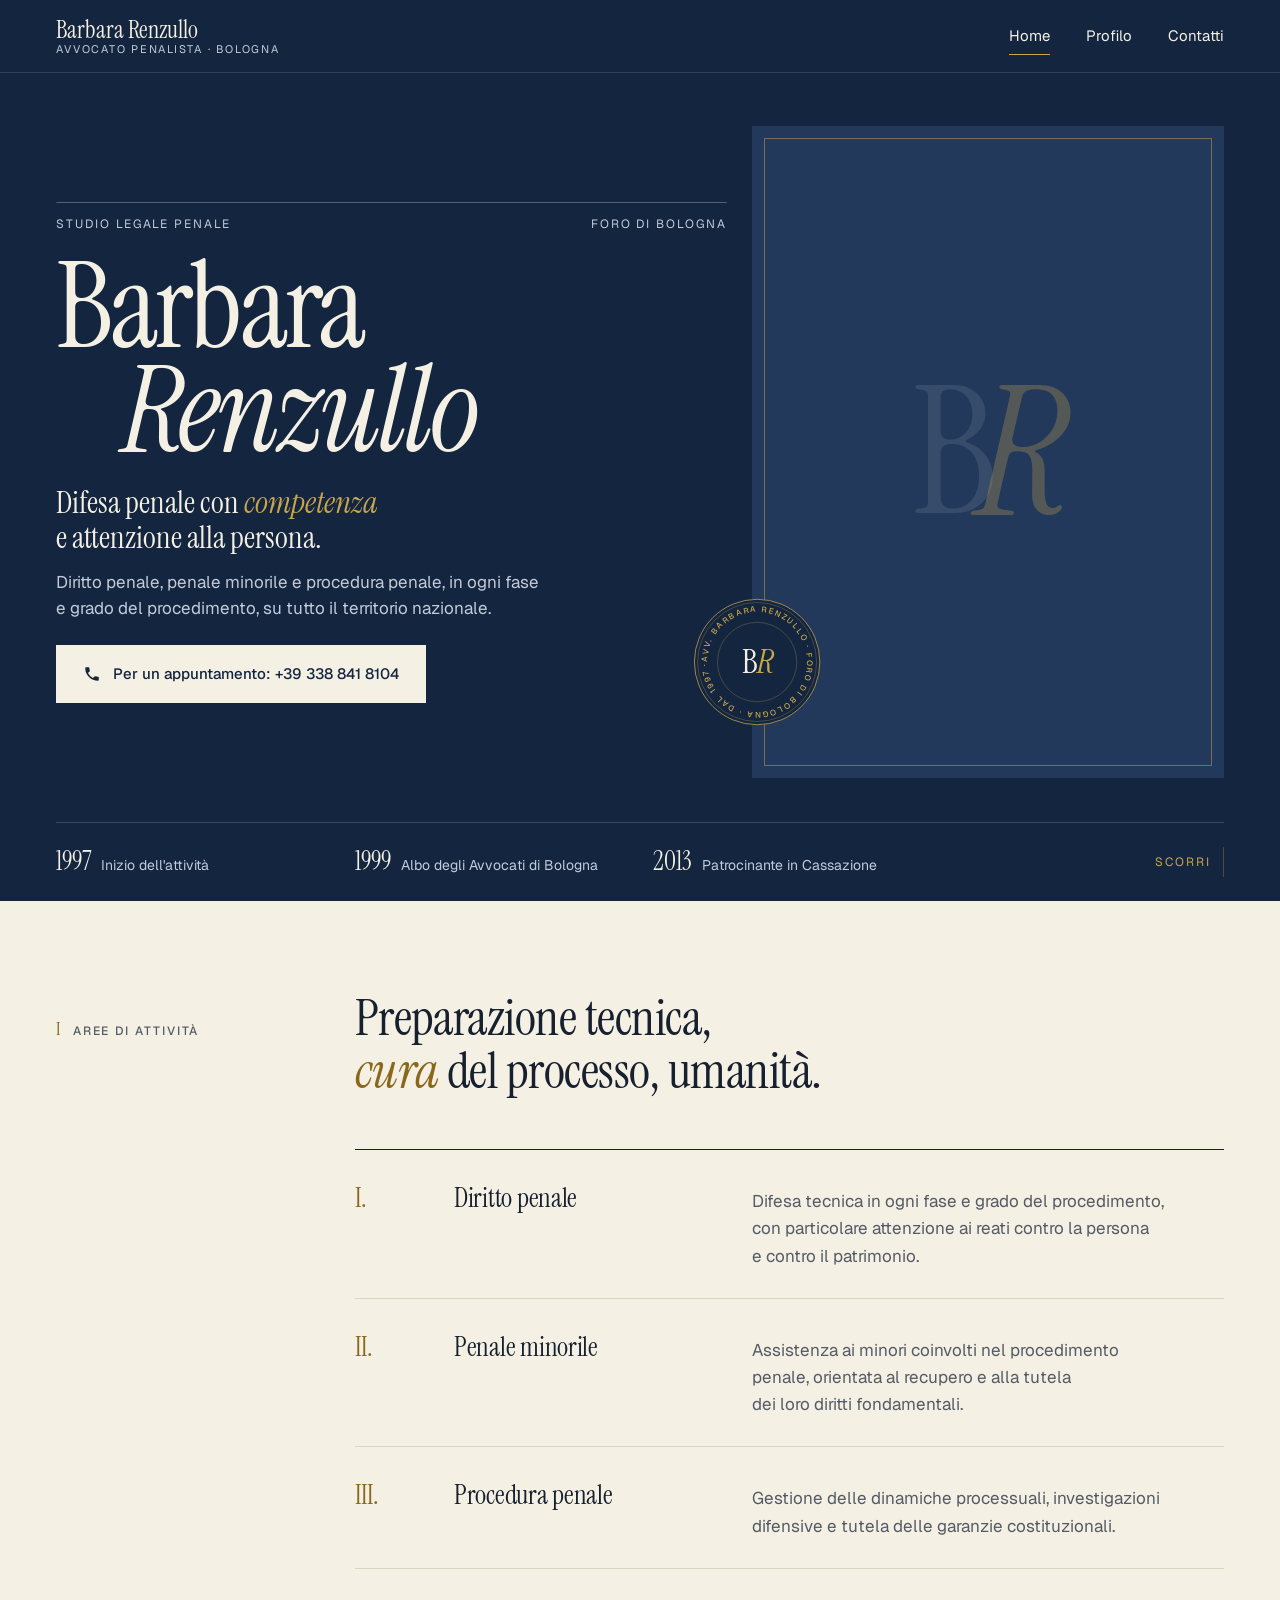
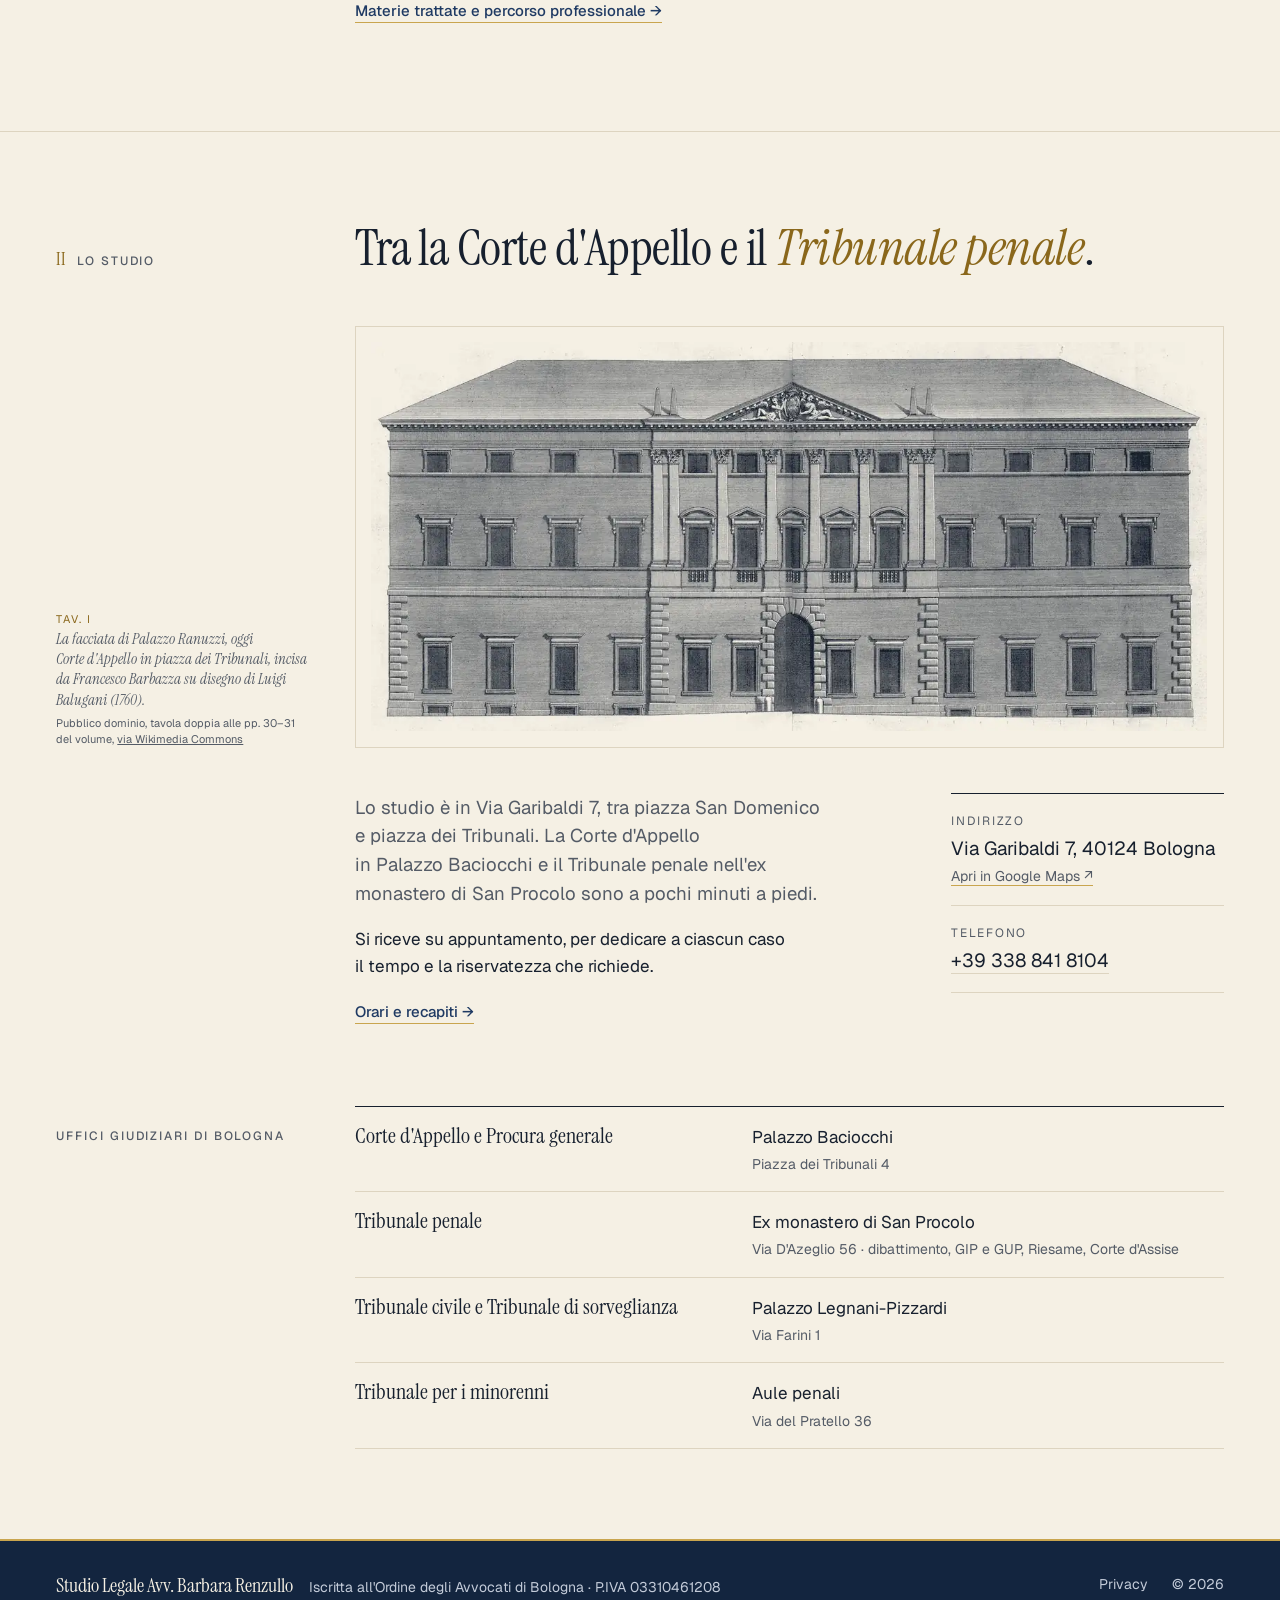
==== commit cbf32358: "Date dell'attività precisate (gennaio 1997, 25 ottobre 1999), testate più compatte, Tav. I con le pa" ====
--- a/index.html
+++ b/index.html
@@ -4,12 +4,12 @@
 <meta charset="utf-8">
 <meta name="viewport" content="width=device-width, initial-scale=1">
 <title>Avv. Barbara Renzullo · Avvocato penalista a Bologna</title>
-<meta name="description" content="Studio Legale dell'Avv. Barbara Renzullo, avvocato penalista del Foro di Bologna dal 1997. Diritto penale, penale minorile e procedura penale. Patrocinante in Cassazione.">
+<meta name="description" content="Studio Legale dell'Avv. Barbara Renzullo, avvocato penalista a Bologna: in udienza dal 1997, iscritta all'Albo dal 1999. Diritto penale, penale minorile e procedura penale. Patrocinante in Cassazione.">
 <meta name="theme-color" content="#13253f">
 <link rel="preconnect" href="https://fonts.googleapis.com">
 <link rel="preconnect" href="https://fonts.gstatic.com" crossorigin>
 <link href="https://fonts.googleapis.com/css2?family=Geist:wght@400;500&family=Instrument+Serif:ital@0;1&display=swap" rel="stylesheet">
-<link rel="stylesheet" href="assets/css/style.css?v=12">
+<link rel="stylesheet" href="assets/css/style.css?v=13">
 </head>
 <body class="home con-barra">
 <a class="skip" href="#contenuto">Vai al&nbsp;contenuto</a>
@@ -95,7 +95,7 @@
     </div>
     <figure class="g12 tavola-larga">
       <picture class="c-cont"><source media="(max-width: 900px)" srcset="assets/img/tavole/ranuzzi-1760-800.webp"><img src="assets/img/tavole/ranuzzi-1760.webp" width="1200" height="558" alt="Facciata di Palazzo Ranuzzi in un'incisione del 1760" loading="lazy"></picture>
-      <figcaption class="c-eti"><span>Tav.&nbsp;I</span>La&nbsp;facciata di&nbsp;Palazzo&nbsp;Ranuzzi, oggi Corte&nbsp;d'Appello in&nbsp;piazza dei&nbsp;Tribunali, incisa da&nbsp;Francesco Barbazza su&nbsp;disegno di&nbsp;Luigi Balugani (1760).<small>Pubblico dominio, <a href="https://commons.wikimedia.org/wiki/File:Piante,_facciata,_e_spaccati_del_Palazzo_Senatorio_Ranuzzi_in_Bologna_(IA_gri_33125010904395).pdf" target="_blank" rel="noopener">via&nbsp;Wikimedia&nbsp;Commons</a></small></figcaption>
+      <figcaption class="c-eti"><span>Tav.&nbsp;I</span>La&nbsp;facciata di&nbsp;Palazzo&nbsp;Ranuzzi, oggi Corte&nbsp;d'Appello in&nbsp;piazza dei&nbsp;Tribunali, incisa da&nbsp;Francesco Barbazza su&nbsp;disegno di&nbsp;Luigi Balugani (1760).<small>Pubblico dominio, tavola doppia alle pp.&nbsp;30–31 del&nbsp;volume, <a href="https://commons.wikimedia.org/wiki/File:Piante,_facciata,_e_spaccati_del_Palazzo_Senatorio_Ranuzzi_in_Bologna_(IA_gri_33125010904395).pdf?page=30" target="_blank" rel="noopener">via&nbsp;Wikimedia&nbsp;Commons</a></small></figcaption>
     </figure>
     <div class="g12">
       <div class="studio-testo">
@@ -130,6 +130,6 @@
   <button class="barra-menu" type="button" aria-expanded="false" aria-controls="nav"><span class="hamb" aria-hidden="true"><i></i><i></i></span><span class="vh">Menu</span></button>
   <a class="prenota" href="tel:+393388418104"><svg class="icona-tel" viewBox="0 0 24 24" aria-hidden="true"><path d="M6.6 10.8a15.1 15.1 0 0 0 6.6 6.6l2.2-2.2a1 1 0 0 1 1-.25 11.4 11.4 0 0 0 3.6.57 1 1 0 0 1 1 1V20a1 1 0 0 1-1 1A17 17 0 0 1 3 4a1 1 0 0 1 1-1h3.5a1 1 0 0 1 1 1c0 1.25.2 2.45.57 3.57a1 1 0 0 1-.25 1z"/></svg>Chiama per&nbsp;un&nbsp;appuntamento</a>
 </nav>
-<script src="assets/js/main.js?v=12"></script>
+<script src="assets/js/main.js?v=13"></script>
 </body>
 </html>
--- a/assets/css/style.css
+++ b/assets/css/style.css
@@ -776,3 +776,10 @@
   0%, 82%, 100% { transform: none; }
   85% { transform: rotate(-14deg); } 88% { transform: rotate(12deg); } 91% { transform: rotate(-10deg); } 94% { transform: rotate(6deg); }
 }
+
+/* v12 · testata delle pagine interne più compatta su desktop: il contenuto (es. "Chiama") entra nella prima schermata */
+@media (min-width: 901px) {
+  .intro { padding: clamp(44px, 4.4vw, 72px) 0 clamp(32px, 3vw, 48px); }
+  .intro .lead { margin-top: 20px; }
+  .intro + section { padding-top: clamp(36px, 3.2vw, 52px); }
+}
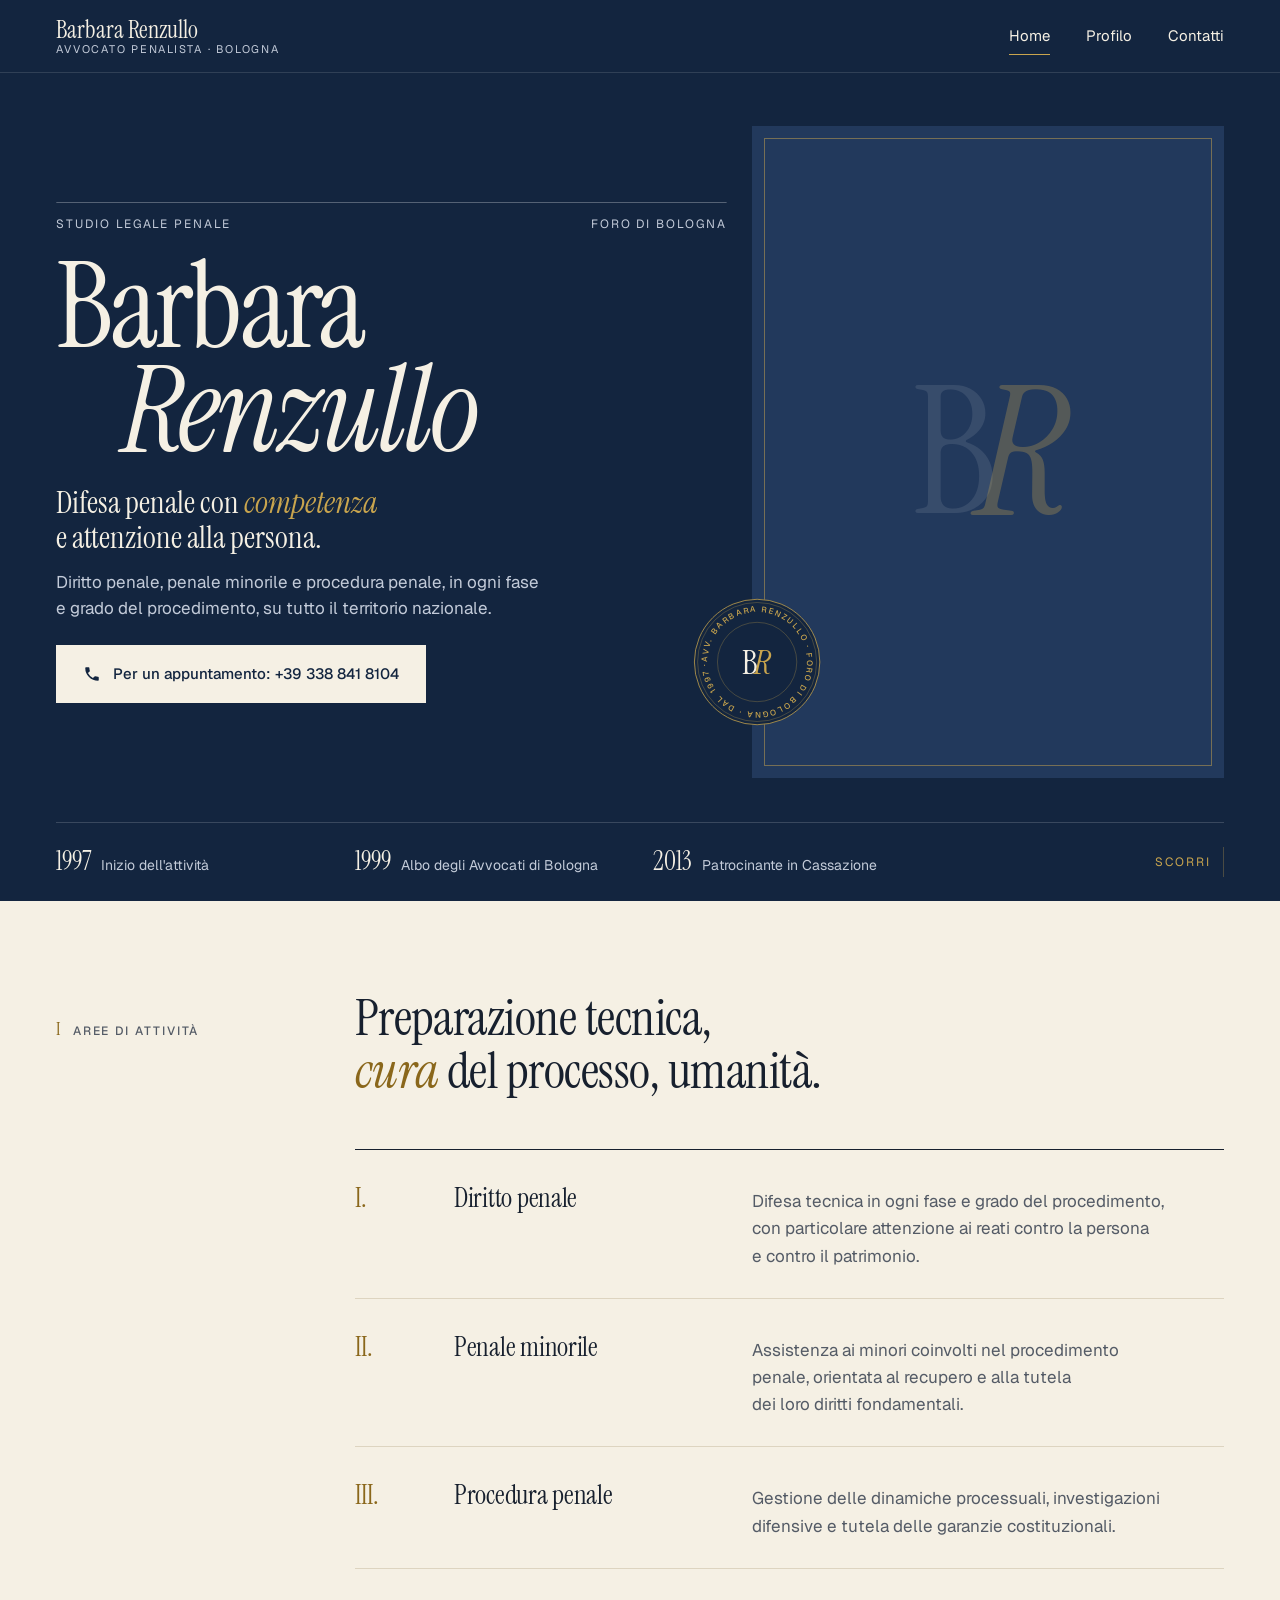
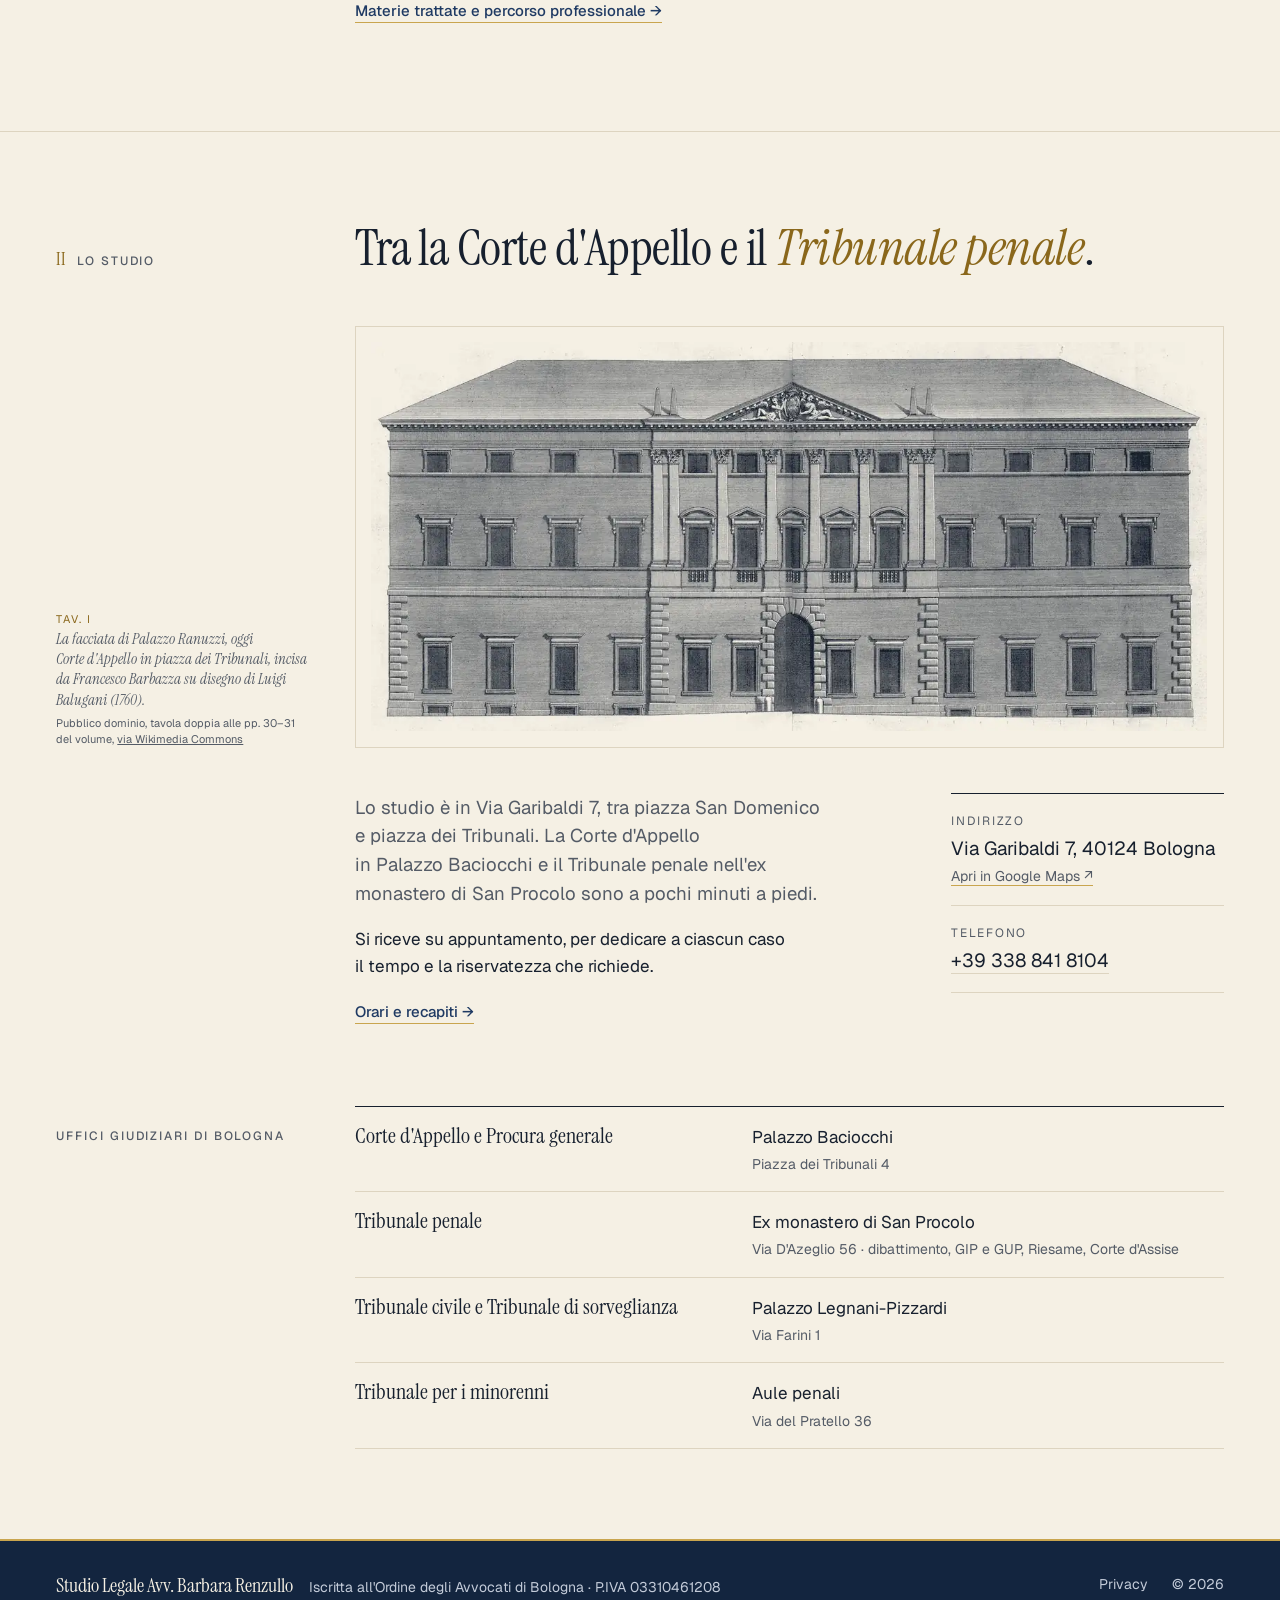
==== commit 9955ecf5: "Favicon e sigillo con monogramma BR sovrapposto e centrato, incisioni in due passate lente (~8 s), s" ====
--- a/index.html
+++ b/index.html
@@ -6,10 +6,19 @@
 <title>Avv. Barbara Renzullo · Avvocato penalista a Bologna</title>
 <meta name="description" content="Studio Legale dell'Avv. Barbara Renzullo, avvocato penalista a Bologna: in udienza dal 1997, iscritta all'Albo dal 1999. Diritto penale, penale minorile e procedura penale. Patrocinante in Cassazione.">
 <meta name="theme-color" content="#13253f">
+<link rel="icon" href="assets/img/icone/favicon.ico?v=17" sizes="any">
+<link rel="icon" type="image/png" href="assets/img/icone/favicon-32.png?v=17" sizes="32x32">
+<link rel="icon" type="image/png" href="assets/img/icone/icona-192.png?v=17" sizes="192x192">
+<link rel="apple-touch-icon" href="assets/img/icone/apple-touch-icon.png?v=17">
 <link rel="preconnect" href="https://fonts.googleapis.com">
 <link rel="preconnect" href="https://fonts.gstatic.com" crossorigin>
-<link href="https://fonts.googleapis.com/css2?family=Geist:wght@400;500&family=Instrument+Serif:ital@0;1&display=swap" rel="stylesheet">
-<link rel="stylesheet" href="assets/css/style.css?v=13">
+<script>/* Rete lenta o "risparmio dati": niente font esterni né animazioni. Font sempre non bloccanti. */
+(function(d){var r=d.documentElement,c=navigator.connection||{},F="https://fonts.googleapis.com/css2?family=Geist:wght@400;500&family=Instrument+Serif:ital@0;1&display=swap";
+if(c.saveData||/2g/.test(c.effectiveType||"")||(window.matchMedia&&matchMedia("(prefers-reduced-data: reduce)").matches))r.classList.add("leggero");
+else{var l=d.createElement("link");l.rel="stylesheet";l.href=F;d.head.appendChild(l);}
+if(window.matchMedia&&matchMedia("(max-width: 900px)").matches)setTimeout(function(){if(d.readyState!=="complete")r.classList.add("leggero");},4000);})(document);</script>
+<noscript><link href="https://fonts.googleapis.com/css2?family=Geist:wght@400;500&family=Instrument+Serif:ital@0;1&display=swap" rel="stylesheet"></noscript>
+<link rel="stylesheet" href="assets/css/style.css?v=17">
 </head>
 <body class="home con-barra">
 <a class="skip" href="#contenuto">Vai al&nbsp;contenuto</a>
@@ -51,7 +60,7 @@
           <circle class="sg-linea" cx="100" cy="100" r="93"/>
           <circle class="sg-linea" cx="100" cy="100" r="62"/>
           <g class="sg-giro"><text><textPath href="#giro" textLength="488" lengthAdjust="spacing">AVV. BARBARA RENZULLO · FORO DI&nbsp;BOLOGNA · DAL&nbsp;1997 ·</textPath></text></g>
-          <text class="sg-mono" x="100" y="117" text-anchor="middle">B<tspan>R</tspan></text>
+          <text class="sg-mono" x="98.6" y="119.3" text-anchor="middle">B<tspan dx="-4.16">R</tspan></text>
         </svg>
       </figure>
     </div>
@@ -127,9 +136,9 @@
   </div>
 </footer>
 <nav class="barra-mobile" aria-label="Azioni rapide">
-  <button class="barra-menu" type="button" aria-expanded="false" aria-controls="nav"><span class="hamb" aria-hidden="true"><i></i><i></i></span><span class="vh">Menu</span></button>
+  <a class="barra-menu" href="#nav" role="button" aria-expanded="false" aria-controls="nav"><span class="hamb" aria-hidden="true"><i></i><i></i></span><span class="vh">Menu</span></a>
   <a class="prenota" href="tel:+393388418104"><svg class="icona-tel" viewBox="0 0 24 24" aria-hidden="true"><path d="M6.6 10.8a15.1 15.1 0 0 0 6.6 6.6l2.2-2.2a1 1 0 0 1 1-.25 11.4 11.4 0 0 0 3.6.57 1 1 0 0 1 1 1V20a1 1 0 0 1-1 1A17 17 0 0 1 3 4a1 1 0 0 1 1-1h3.5a1 1 0 0 1 1 1c0 1.25.2 2.45.57 3.57a1 1 0 0 1-.25 1z"/></svg>Chiama per&nbsp;un&nbsp;appuntamento</a>
 </nav>
-<script src="assets/js/main.js?v=13"></script>
+<script src="assets/js/main.js?v=17" defer></script>
 </body>
 </html>
--- a/assets/css/style.css
+++ b/assets/css/style.css
@@ -706,11 +706,10 @@
 }
 
 /* ---------- Incisione dal vivo (desktop) ----------
-   Come lavora un incisore, partendo dall'angolo in alto a sinistra:
+   Come lavora un incisore, partendo dall'angolo in alto a sinistra, in due passate lente:
    1. il disegno preparatorio a tratto sottile (contorni);
-   2. il primo tratteggio leggero, in una sola direzione;
-   3. il tratteggio incrociato che scurisce le ombre, fino all'inchiostro pieno.
-   Circa 12 secondi. Il contorno compare subito, così la tavola non è mai vuota. */
+   2. il tratteggio incrociato, già carico, che si infittisce fino all'inchiostro pieno.
+   Circa 8 secondi. Il contorno compare subito, così la tavola non è mai vuota. */
 @property --ca { syntax: "<percentage>"; inherits: false; initial-value: 0%; }
 @property --cb { syntax: "<percentage>"; inherits: false; initial-value: 0%; }
 @property --cc { syntax: "<percentage>"; inherits: false; initial-value: 0%; }
@@ -740,15 +739,14 @@
     mask-image: linear-gradient(135deg, #000 calc(var(--cc) - 18%), transparent var(--cc)), repeating-linear-gradient(-45deg, #000 0 var(--t2), transparent var(--t2) 3px), repeating-linear-gradient(45deg, #000 0 var(--t2), transparent var(--t2) 3px);
     mask-composite: intersect, add;
   }
-  .stampata .l-contorno { animation: disegno 4.2s cubic-bezier(.4, .1, .3, 1) forwards; }
-  .stampata .l-tono { animation: tratteggio 6s 1.4s cubic-bezier(.4, .1, .3, 1) forwards; }
-  .stampata .l-inchiostro { animation: inchiostro 7s 4.8s cubic-bezier(.4, .1, .3, 1) forwards; }
+  .stampata .l-contorno { animation: disegno 3.6s cubic-bezier(.25, .2, .35, 1) forwards; }
+  .stampata .l-inchiostro { animation: inchiostro 5.4s 2.4s cubic-bezier(.45, .05, .3, 1) forwards; }
   .incisa .l-inchiostro { -webkit-mask-image: none; mask-image: none; }
   .incisa .strato { visibility: hidden; }
 }
 @keyframes disegno { to { --ca: 118%; } }
 @keyframes tratteggio { 0% { --cb: 0%; --t1: .5px; } 70% { --cb: 120%; --t1: 1.1px; } 100% { --cb: 120%; --t1: 1.6px; } }
-@keyframes inchiostro { 0% { --cc: 0%; --t2: .4px; } 55% { --cc: 122%; --t2: .9px; } 100% { --cc: 122%; --t2: 3px; } }
+@keyframes inchiostro { 0% { --cc: 0%; --t2: .9px; } 60% { --cc: 122%; --t2: 1.5px; } 100% { --cc: 122%; --t2: 3px; } }
 
 /* ---------- Appuntamenti solo per telefono ---------- */
 .icona-tel { width: 18px; height: 18px; fill: currentColor; flex: none; }
@@ -783,3 +781,20 @@
   .intro .lead { margin-top: 20px; }
   .intro + section { padding-top: clamp(36px, 3.2vw, 52px); }
 }
+
+/* ---------- Sicurezza su rete scarsa ----------
+   .leggero la mette lo script in testa alla pagina con "risparmio dati", rete 2G
+   o se dopo 4 secondi la pagina non ha finito di caricare: via animazioni, sfocature
+   e comparse; tutto resta visibile e usabile, il telefono si chiama comunque. */
+.leggero *, .leggero *::before, .leggero *::after { animation: none !important; transition: none !important; }
+.leggero .rivela { opacity: 1 !important; transform: none !important; }
+@media (max-width: 900px) {
+  .leggero body .barra-mobile.barra-mobile::before { display: none; }
+  .leggero body .barra-mobile.barra-mobile::after { background: var(--blu-notte); }
+  /* Senza JavaScript il menu si apre comunque: il tasto porta a #nav */
+  .nav:target { clip-path: none; visibility: visible; }
+  .home .header:has(.nav:target) { transform: none; }
+  .nav:target > a, .nav:target .nav-extra { opacity: 1; transform: none; }
+}
+.leggero .incisione .strato { display: none; }
+.leggero .incisione .l-inchiostro { -webkit-mask-image: none !important; mask-image: none !important; }
